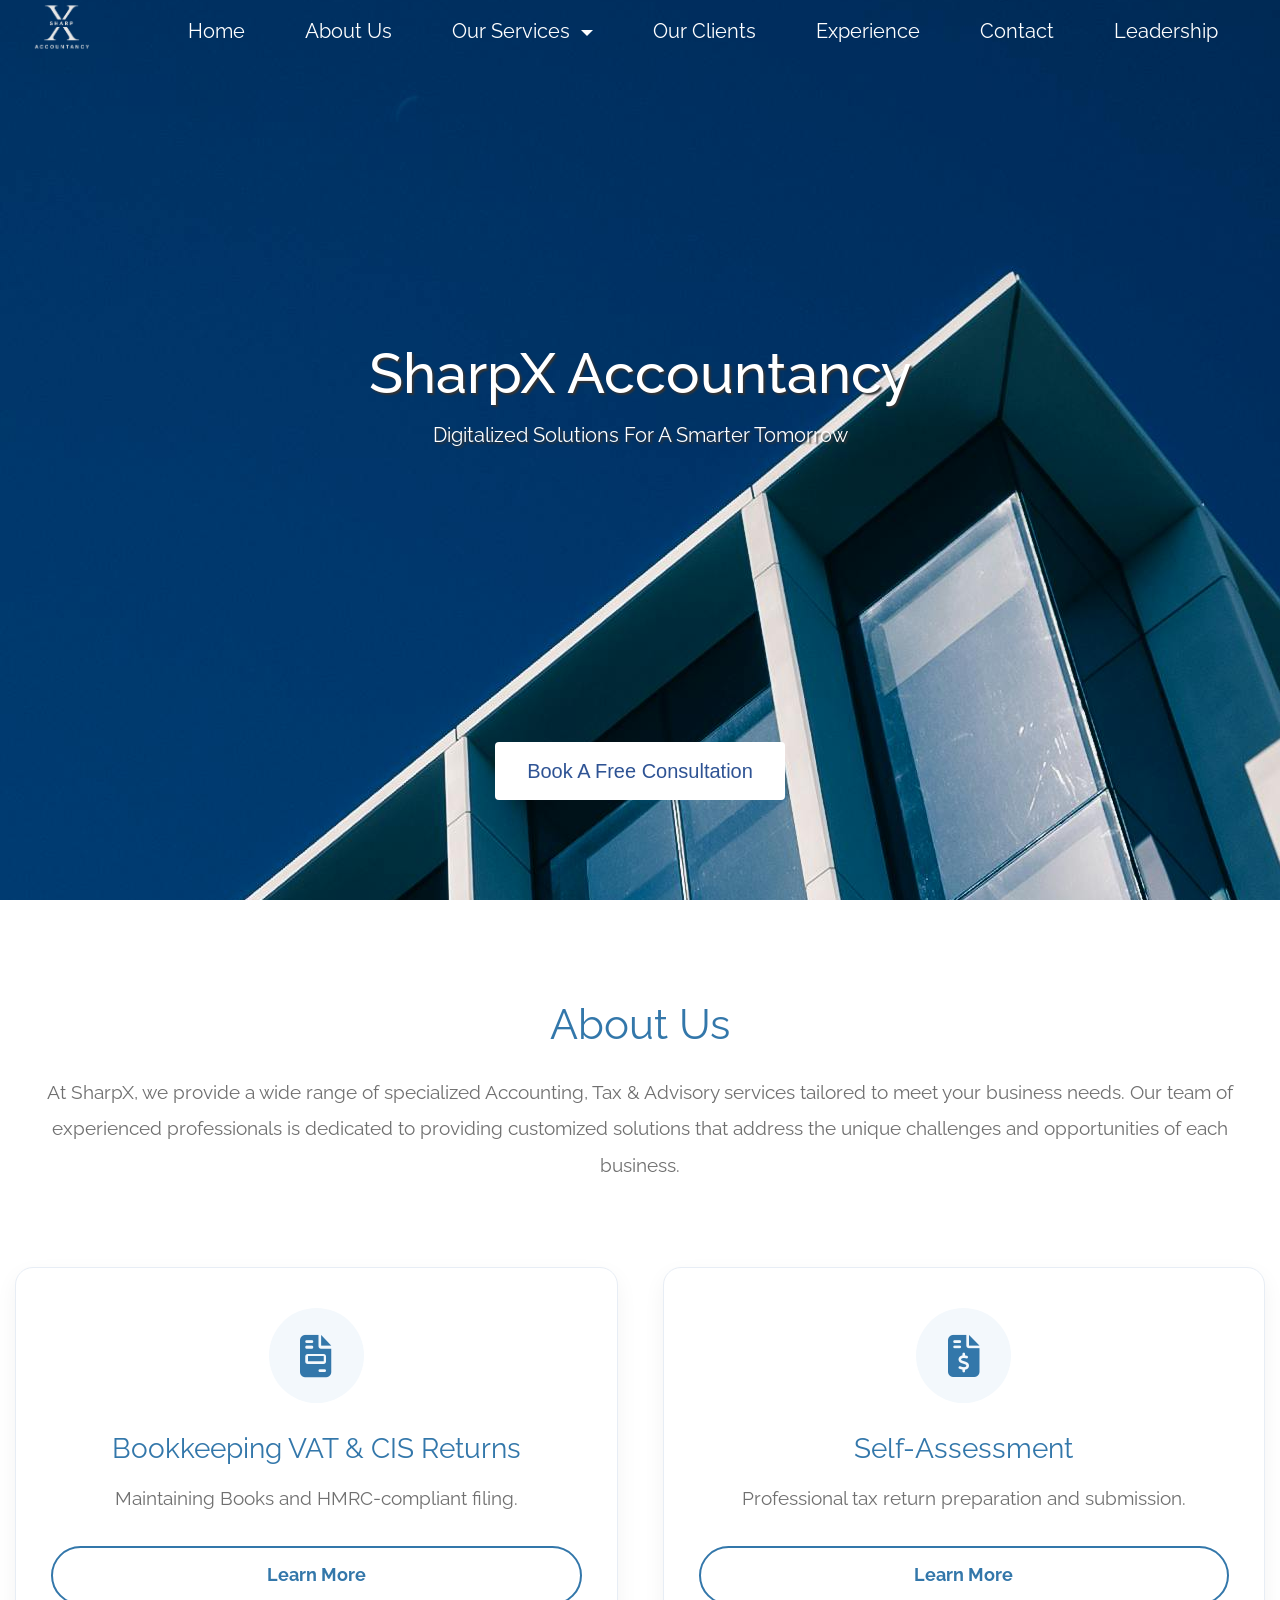
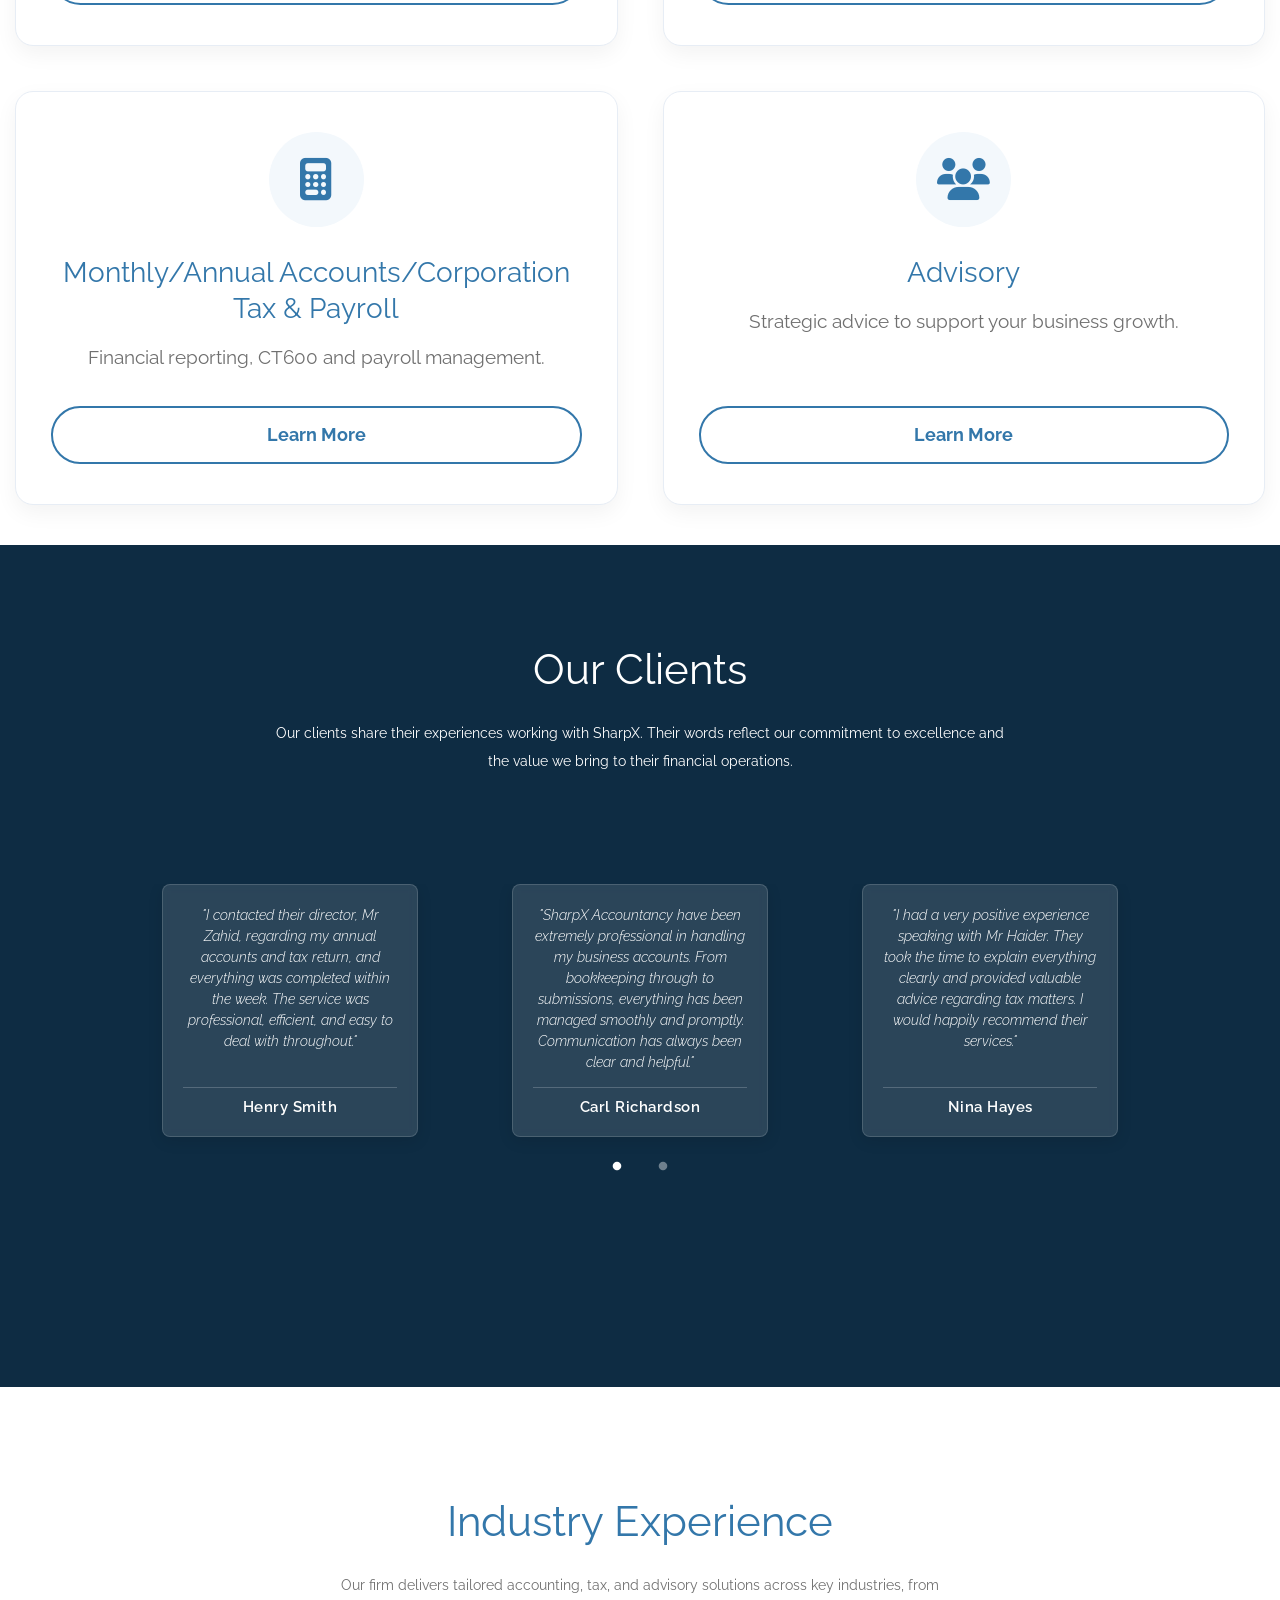
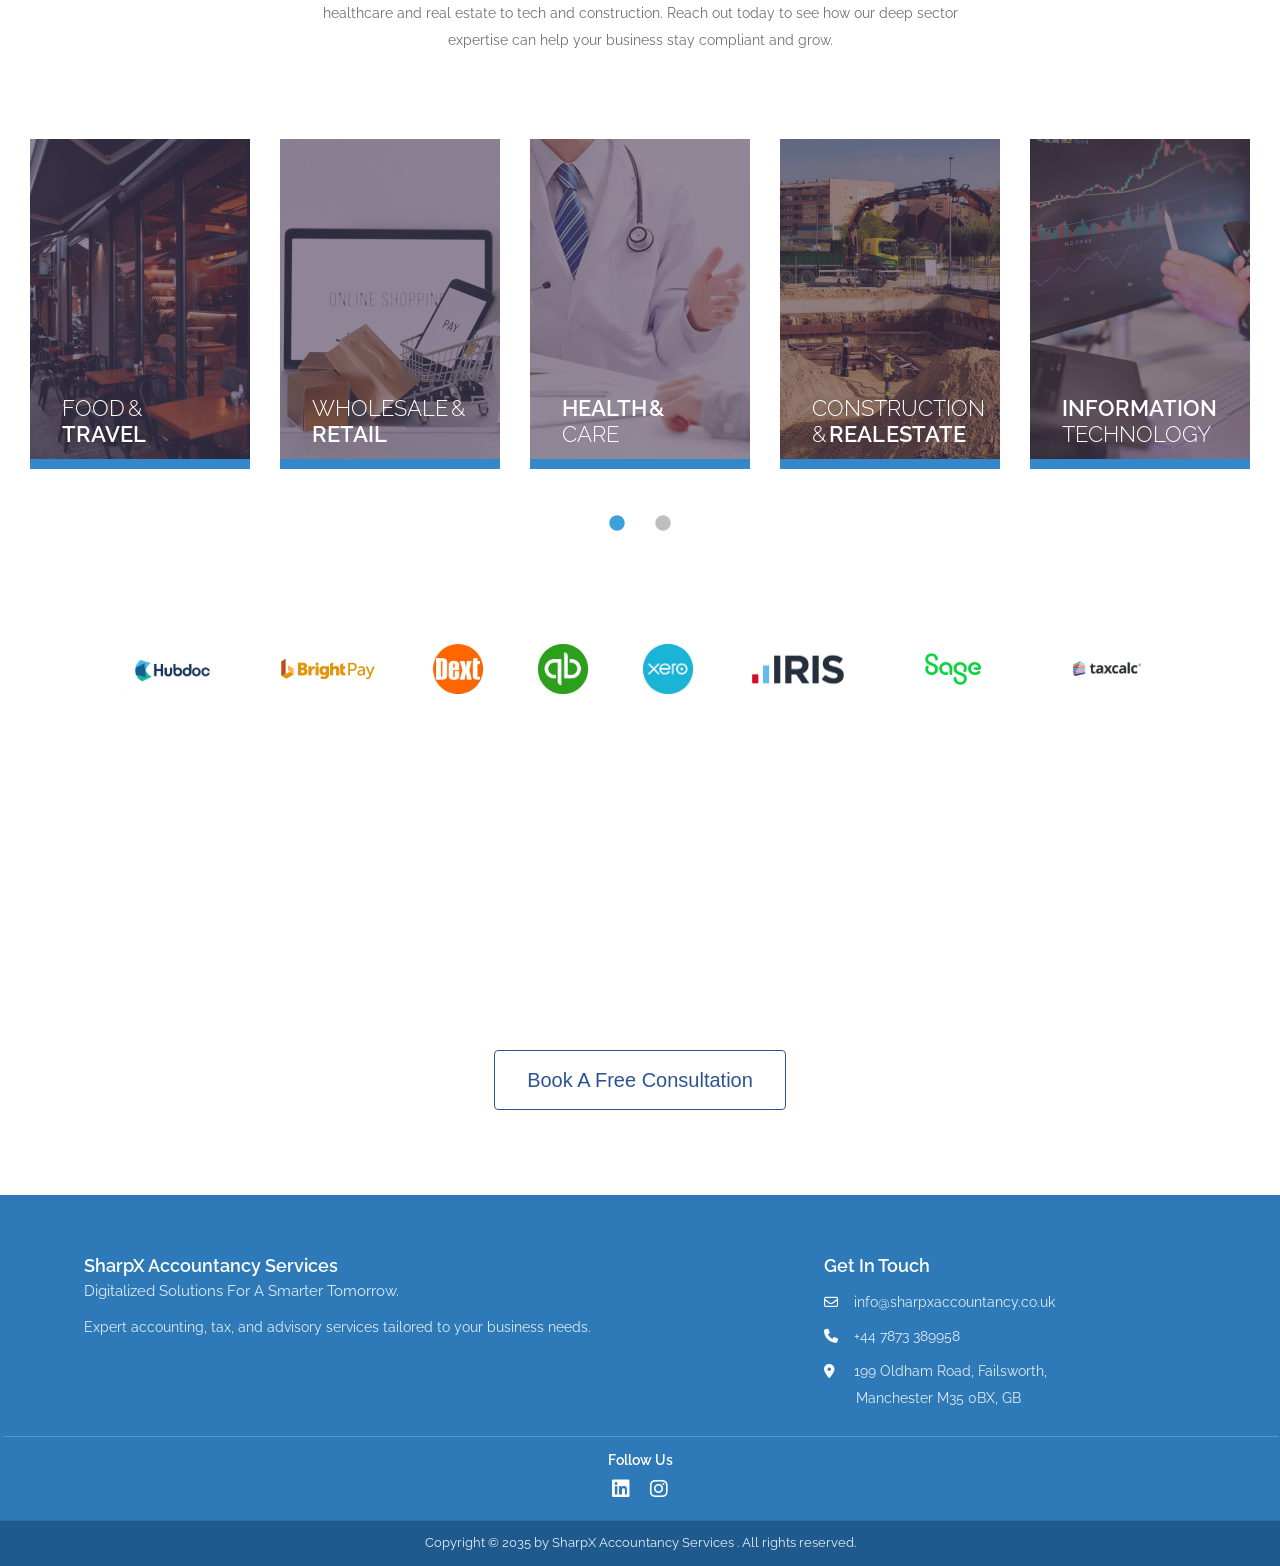
==== index.html @ 769d983c "Updated Clients Section in Index.html" ====
<!DOCTYPE html>
<html lang="en">

<head>
  <meta charset="UTF-8" />
  <meta name="viewport" content="width=device-width, initial-scale=1.0, viewport-fit=cover" />
  <meta http-equiv="X-UA-Compatible" content="ie=edge" />
  <title>SharpX Accountancy</title>
  <link rel="icon" type="image/png" href="img/Logo_NoBackground_Blue.png" />
  <link rel="stylesheet" href="fontawesome-5.5/css/all.min.css" />
  <link rel="stylesheet" href="slick/slick.css">
  <link rel="stylesheet" href="slick/slick-theme.css">
  <link rel="stylesheet" href="magnific-popup/magnific-popup.css">
  <link rel="stylesheet" href="css/bootstrap.min.css" />
  <link rel="stylesheet" href="css/tooplate-infinite-loop.css" />
  <link href="https://fonts.googleapis.com/css2?family=Nunito+Sans:wght@300;400;600;700&display=swap" rel="stylesheet">
  <link rel="stylesheet" href="https://cdnjs.cloudflare.com/ajax/libs/font-awesome/6.5.2/css/all.min.css">
  <link rel="icon" type="image/png" href="img/Logo_NoBackground_Blue.png" />
</head>

<body>
  <section id="infinite" class="text-white tm-font-big tm-parallax">
    <nav class="navbar navbar-expand-md tm-navbar" id="tmNav">
      <div class="container px-4 px-md-3">
        <div class="tm-next">
          <a href="#sharpx" class="navbar-brand">
            <img src="img/Logo_NoBackground.png" alt="SharpX Accountany logo" class="img-fluid">
          </a>
        </div>

        <button class="navbar-toggler mr-1" type="button" data-toggle="collapse" data-target="#navbarSupportedContent"
          aria-controls="#navbarSupportedContent" aria-expanded="false" aria-label="Toggle navigation"
          style="margin-right: 5px;">
          <i class="fas fa-bars navbar-toggler-icon"></i>
        </button>
        <div class="collapse navbar-collapse" id="navbarSupportedContent">
          <ul class="navbar-nav ml-auto">
            <li class="nav-item">
              <a class="nav-link tm-nav-link" href="#infinite">Home</a>
            </li>
            <li class="nav-item">
              <a class="nav-link tm-nav-link" href="#AboutUs">About Us</a>
            </li>
            <li class="nav-item dropdown">
              <a class="nav-link tm-nav-link dropdown-toggle" href="#" id="servicesDropdown" role="button"
                data-toggle="dropdown" aria-haspopup="true" aria-expanded="false">
                Our Services
              </a>
              <div class="dropdown-menu" aria-labelledby="servicesDropdown">
                <a class="dropdown-item" href="details/bookkeeping.html">
                  <i class="fas fa-file-invoice"></i> Bookkeeping, VAT &amp; CIS Returns
                </a>
                <a class="dropdown-item" href="details/selfAssessment.html">
                  <i class="fas fa-file-invoice-dollar"></i> Self-Assessment
                </a>
                <a class="dropdown-item" href="details/accounts.html">
                  <i class="fas fa-calculator"></i> Accounts, Corporation Tax &amp; Payroll
                </a>
                <a class="dropdown-item" href="details/advisory.html">
                  <i class="fas fa-users"></i> Advisory
                </a>
              </div>
            </li>
            <li class="nav-item">
              <a class="nav-link tm-nav-link" href="#testimonials">Our Clients</a>
            </li>
            <li class="nav-item">
              <a class="nav-link tm-nav-link" href="#gallery">Experience</a>
            </li>
            <li class="nav-item">
              <a class="nav-link tm-nav-link" href="contactForm.html">Contact</a>
            </li>
            <li class="nav-item">
              <a class="nav-link tm-nav-link" href="team.html">Leadership</a>
            </li>
          </ul>
        </div>
      </div>
    </nav>

    <div class="text-center tm-hero-text-container">
      <div class="tm-hero-text-container-inner">
        <h2 class="tm-hero-title">SharpX Accountancy</h2>
        <p class="tm-hero-subtitle">
          Digitalized Solutions For A Smarter Tomorrow
          <br>
        </p>
      </div>
      <div class="tm-next tm-intro-next text-center"
        style="display: flex; justify-content: center; width: 100%; margin-top: 20px;">
        <button type="button" onclick="window.location.href='contactForm.html';"
          onmouseenter="this.style.backgroundColor='#2e5394'; this.style.color='#ffffff';"
          onmouseleave="this.style.backgroundColor='#ffffff'; this.style.color='#2e5394'; this.style.transform='scale(1)';"
          onmousedown="this.style.backgroundColor='#2e5394'; this.style.color='#ffffff'; this.style.transform='scale(0.96)';"
          onmouseup="this.style.backgroundColor='#2e5394'; this.style.color='#ffffff'; this.style.transform='scale(1)';"
          style="display: inline-flex; align-items: center; justify-content: center; background-color: #ffffff; color: #2e5394; font-family: 'Montserrat', sans-serif; font-weight: 400; font-size: 20px; padding: 14px 32px; border-radius: 4px; border: none; outline: none; cursor: pointer; transition: background-color 0.2s ease, color 0.2s ease, transform 0.1s ease;">
          Book A Free Consultation
        </button>
      </div>
    </div>
  </section>

 <section id="AboutUs" class="tm-section-pad-top">
    <div class="container about-section">
      <div class="row tm-content-box">
        <div class="col-lg-12 col-xl-12">
          <div class="tm-intro-text-container" style="text-align: center">
            <h2 class="tm-text-primary mb-4 tm-section-title">About Us</h2>
            <p class="mb-4 tm-intro-text">
              At SharpX, we provide a wide range of specialized Accounting,
              Tax & Advisory services tailored to meet your business needs.
              Our team of experienced professionals is dedicated to providing
              customized solutions that address the unique challenges and
              opportunities of each business.
            </p>
          </div>
        </div>
      </div>

      <div class="services">
        <div class="service-card">
          <div class="service-icon">
            <i class="fas fa-file-invoice"></i>
          </div>
          <h2 class="tm-text-primary">Bookkeeping VAT &amp; CIS Returns</h2>
          <p class="tm-intro-text">
            Maintaining Books and HMRC-compliant filing.
          </p>
          <a href="/details/bookkeeping.html" class="learn-btn">Learn More</a>
        </div>

        <div class="service-card">
          <div class="service-icon">
            <i class="fas fa-file-invoice-dollar"></i>
          </div>
          <h2 class="tm-text-primary">Self-Assessment</h2>
          <p class="tm-intro-text">
            Professional tax return preparation and submission.
          </p>
          <a href="/details/selfAssessment.html" class="learn-btn">Learn More</a>
        </div>

        <div class="service-card">
          <div class="service-icon">
            <i class="fas fa-calculator"></i>
          </div>
          <h2 class="tm-text-primary">
            Monthly/Annual Accounts/Corporation Tax &amp; Payroll
          </h2>
          <p class="tm-intro-text">
            Financial reporting, CT600 and payroll management.
          </p>
          <a href="/details/accounts.html" class="learn-btn">Learn More</a>
        </div>

        <div class="service-card">
          <div class="service-icon">
            <i class="fas fa-users"></i>
          </div>
          <h2 class="tm-text-primary">Advisory</h2>
          <p class="tm-intro-text">
            Strategic advice to support your business growth.
          </p>
          <a href="/details/advisory.html" class="learn-btn">Learn More</a>
        </div>
      </div>
    </div>
  </section>

  <section id="testimonials" class="tm-section-pad-top tm-parallax-2">
    <style>
      /* Force carousel items to stretch evenly to match the tallest sibling card */
      #testimonials .slick-track {
        display: flex !important;
        align-items: stretch !important;
      }

      #testimonials .slick-slide {
        height: auto !important;
        display: flex !important;
        justify-content: center;
      }

      /* Card Structure Layout */
      .tm-testimonial-card {
        background: rgba(255, 255, 255, 0.12);
        border: 1px solid rgba(255, 255, 255, 0.15);
        border-radius: 8px;
        padding: 20px 20px 18px 20px;
        /* Reduced vertical padding to make it smaller in height */
        margin: 0 12px 20px 12px;
        /* Side gaps between sliding blocks */
        display: flex !important;
        flex-direction: column;
        justify-content: space-between;
        width: 100%;
        box-shadow: 0 4px 15px rgba(0, 0, 0, 0.1);
        backdrop-filter: blur(4px);
        -webkit-backdrop-filter: blur(4px);
      }

      /* Quote Text Properties */
      .tm-testimonial-quote {
        font-size: 14px !important;
        /* Slightly smaller text size to reduce card height expansion */
        line-height: 1.5 !important;
        color: #ffffff !important;
        font-style: italic;
        margin-bottom: 14px;
        /* Reduced bottom spacing */
        text-align: center;
        font-weight: 300;
      }

      /* Author Figcaption Separation */
      .tm-testimonial-author {
        font-size: 15px !important;
        font-weight: 600 !important;
        color: #ffffff !important;
        text-align: center;
        margin-top: auto;
        /* Always anchors name precisely along the card floor */
        letter-spacing: 0.5px;
        border-top: 1px solid rgba(255, 255, 255, 0.2);
        padding-top: 8px;
        /* Reduced padding above the author name */
      }

      /* Fix default Slick Carousel dot indicators sizing positioning */
      #testimonials .slick-dots {
        bottom: -20px;
      }

      #testimonials .slick-dots li button:before {
        color: #ffffff !important;
        opacity: 0.4;
        font-size: 10px;
      }

      #testimonials .slick-dots li.slick-active button:before {
        color: #ffffff !important;
        opacity: 1;
      }

      /* 1. Fix for desktop/tablet viewports where content outgrows the image height */
      #testimonials {
        background-size: cover !important;
        background-repeat: no-repeat !important;
        /* Gives the container a solid dark fallback so it doesn't flash white/gray if adjusting */
        background-color: #0c2540 !important;
      }

      /* 2. Overrides for responsive/smaller screens where parallax calculations fail */
      @media (max-width: 1200px) {
        #testimonials {
          background-attachment: scroll !important;
          background-position: center center !important;
          background-size: cover !important;
        }
      }
    </style>

    <div class="container tm-testimonials-content">
      <div class="row">
        <div class="col-lg-12 tm-content-box">
          <h2 class="text-white text-center mb-4 tm-section-title">Our Clients</h2>
          <p class="mx-auto tm-section-desc text-center" style="max-width: 750px; margin-bottom: 40px;">
            Our clients share their experiences working with SharpX. Their words reflect our commitment to excellence
            and the value we bring to their financial operations.
          </p>

          <div class="mx-auto tm-gallery-container tm-gallery-container-2" style="max-width: 100%;">
            <div class="tm-testimonials-carousel">

              <div class="tm-testimonial-item d-flex">
                <div class="tm-testimonial-card">
                  <p class="tm-testimonial-quote">"I contacted their director, Mr Zahid, regarding my annual accounts
                    and tax return, and everything was completed within the week. The service was professional,
                    efficient, and easy to deal with throughout."</p>
                  <div class="tm-testimonial-author">Henry Smith</div>
                </div>
              </div>

              <div class="tm-testimonial-item d-flex">
                <div class="tm-testimonial-card">
                  <p class="tm-testimonial-quote">"SharpX Accountancy have been extremely professional in handling my
                    business accounts. From bookkeeping through to submissions, everything has been managed smoothly and
                    promptly. Communication has always been clear and helpful."</p>
                  <div class="tm-testimonial-author">Carl Richardson</div>
                </div>
              </div>

              <div class="tm-testimonial-item d-flex">
                <div class="tm-testimonial-card">
                  <p class="tm-testimonial-quote">"I had a very positive experience speaking with Mr Haider. They took the time to explain everything clearly and provided valuable advice
                    regarding tax matters. I would happily recommend their services."</p>
                  <div class="tm-testimonial-author">Nina Hayes</div>
                </div>
              </div>

              <div class="tm-testimonial-item d-flex">
                <div class="tm-testimonial-card">
                  <p class="tm-testimonial-quote">"I want my annual accounts and tax return just got message on the same
                    day and got everything done within 2 days. Recommended."</p>
                  <div class="tm-testimonial-author">David</div>
                </div>
              </div>

            </div>
          </div>
        </div>
      </div>
    </div>
    <div class="tm-bg-overlay"></div>
  </section>

  <section id="gallery" class="tm-section-pad-top">
    <div class="container tm-container-gallery">
      <div class="row">
        <div class="text-center col-12">
          <h2 class="tm-text-primary tm-section-title mb-4">Industry Experience</h2>
          <p class="mx-auto tm-section-desc text-center">
            Our firm delivers tailored accounting, tax, and advisory solutions across key industries, from healthcare
            and real estate to tech and construction. Reach out today to see how our deep sector expertise can help your
            business stay compliant and grow.
          </p>
        </div>
      </div>
      <div class="row">
        <div class="col-12">
          <div class="mx-auto tm-gallery-container">
            <div class="grid tm-gallery">
              <a href="img/T01.jpg">
                <figure class="effect-honey tm-gallery-item">
                  <img src="img/T01.jpg" alt="Image 1" class="img-fluid">
                  <figcaption>
                    <h2><i>Food & <span>Travel</span></i></h2>
                  </figcaption>
                </figure>
              </a>
              <a href="img/T02.jpg">
                <figure class="effect-honey tm-gallery-item">
                  <img src="img/T02.jpg" alt="Image 2" class="img-fluid">
                  <figcaption>
                    <h2><i>Wholesale & <span>Retail</span></i></h2>
                  </figcaption>
                </figure>
              </a>
              <a href="img/Doctor Patient Consultation.jpg">
                <figure class="effect-honey tm-gallery-item">
                  <img src="img/Doctor Patient Consultation.jpg" alt="Image 3" class="img-fluid">
                  <figcaption>
                    <h2><i><span>Health & </span>Care</i></h2>
                  </figcaption>
                </figure>
              </a>
              <a href="img/T04.jpg">
                <figure class="effect-honey tm-gallery-item">
                  <img src="img/T04.jpg" alt="Image 4" class="img-fluid">
                  <figcaption>
                    <h2><i>Construction & <span>Real Estate</span></i></h2>
                  </figcaption>
                </figure>
              </a>
              <a href="img/IT.jpg">
                <figure class="effect-honey tm-gallery-item">
                  <img src="img/IT.jpg" alt="Image 6" class="img-fluid">
                  <figcaption>
                    <h2><i><span>Information </span> Technology</i></h2>
                  </figcaption>
                </figure>
              </a>
              <a href="img/Automobile.jpg">
                <figure class="effect-honey tm-gallery-item">
                  <img src="img/Automobile.jpg" alt="Image 5" class="img-fluid">
                  <figcaption>
                    <h2><i><span>Automobile</span></i></h2>
                  </figcaption>
                </figure>
              </a>
            </div>

          </div>
          <div style="text-align: center" class="col-12" style="margin-top: 40px;">

            <img src="img/Hubdoc.jpeg" alt="Image 7" class="img-fluid" width="100" height="100">
            <span style="margin-right: 50px;"></span>
            <img src="img/Bright_Pay.jpeg" alt="Image 7" class="img-fluid" width="100" height="100">
            <span style="margin-right: 50px;"></span>
            <img src="img/Dext.jpeg" alt="Image 7" class="img-fluid" width="50" height="50">
            <span style="margin-right: 50px;"></span>
            <img src="img/QB.jpeg" alt="Image 7" class="img-fluid" width="50" height="50">
            <span style="margin-right: 50px;"></span>
            <img src="img/Xero.jpeg" alt="Image 7" class="img-fluid" width="50" height="50">
            <span style="margin-right: 50px;"></span>
            <img src="img/Iris.jpeg" alt="Image 7" class="img-fluid" width="100" height="100">
            <span style="margin-right: 50px;"></span>
            <img src="img/Sage.jpeg" alt="Image 7" class="img-fluid" width="100" height="100">
            <span style="margin-right: 50px;"></span>
            <img src="img/Taxcalc.jpeg" alt="Image 7" class="img-fluid" width="100" height="100">
          </div>
        </div>

      </div>

    </div>

  </section>

  <section id="contact" class="tm-section-pad-top tm-parallax-2"
    style="padding-top: 80px; padding-bottom: 120px; min-height: auto; height: auto; background-color: #ffffff; margin-bottom: 0;">
    <div class="container tm-container-contact">
      <div class="row">
        <div class="text-center col-12">
          <h2 class="tm-section-title mb-4" style="color: #ffffff;">Contact Us</h2>
          <p class="mb-4" style="color: #ffffff;">
            Have a question or want to work together? <br> Click on the button below and our team will get back to you
            within 24 hours.
          </p>
          <div style="height: 40px;"></div>
          <button type="button" onclick="window.location.href='contactForm.html';"
            onmouseenter="this.style.backgroundColor='#2e5394'; this.style.color='#ffffff';"
            onmouseleave="this.style.backgroundColor='#ffffff'; this.style.color='#2e5394'; this.style.transform='scale(1)';"
            onmousedown="this.style.backgroundColor='#2e5394'; this.style.color='#ffffff'; this.style.transform='scale(0.96)';"
            onmouseup="this.style.backgroundColor='#2e5394'; this.style.color='#ffffff'; this.style.transform='scale(1)';"
            style="display: inline-flex; align-items: center; justify-content: center; background-color: #ffffff; color: #2e5394; font-family: 'Montserrat', sans-serif; font-weight: 400; font-size: 20px; padding: 14px 32px; border-radius: 4px; border: 1px solid #2e5394; outline: none; cursor: pointer; transition: background-color 0.2s ease, color 0.2s ease, transform 0.1s ease;">
            Book A Free Consultation
          </button>
        </div>
      </div>
    </div>
  </section>
  <footer class="tm-footer"
    style="background-color: #2E7AB8; color: #fff; padding: 20px 0 0 0; margin: 0; position: relative; z-index: 10; width: 100%; display: block; box-shadow: 0 50vh 0 50vh #1E5A8E;">

    <style>
      html,
      body {
        margin: 0 !important;
        padding: 0 !important;
        background-color: #ffffff !important;
        height: 100%;
      }
    </style>

    <div class="container" style="padding: 40px 0 20px 0;">
      <div class="row justify-content-center">

        <div class="col-11 col-md-5 col-lg-5 mb-4 mb-md-0 mx-auto text-left">
          <div style="margin-bottom: 20px;">
            <h5 style="font-size: 18px; font-weight: 600; margin-bottom: 4px; color: #fff;">SharpX Accountancy Services
            </h5>

            <p
              style="font-size: 15px; line-height: 1.4; color: rgba(255,255,255,0.85); margin-top: 0; margin-bottom: 14px;">
              Digitalized Solutions For A Smarter Tomorrow.</p>

            <p
              style="font-size: 14px; line-height: 1.6; color: rgba(255,255,255,0.85); margin-top: 14px; margin-bottom: 0;">
              Expert accounting, tax, and advisory services tailored to your business needs.</p>
          </div>
        </div>

        <div class="col-11 col-md-5 col-lg-4 pl-md-4 pl-lg-5 mx-auto text-left">
          <h5 style="font-size: 18px; font-weight: 600; margin-bottom: 12px; color: #fff;">Get In Touch</h5>
          <div style="margin-bottom: 8px;">
            <p style="margin: 0; font-size: 14px; color: rgba(255,255,255,0.85);">
              <i class="far fa-envelope" style="margin-right: 10px; color: #fff; width: 16px;"></i>
              <a href="mailto:info@sharpxaccountancy.co.uk"
                style="color: rgba(255,255,255,0.85); text-decoration: none;">info@sharpxaccountancy.co.uk</a>
            </p>
          </div>
          <div style="margin-bottom: 8px;">
            <p style="margin: 0; font-size: 14px; color: rgba(255,255,255,0.85);">
              <i class="fas fa-phone" style="margin-right: 10px; color: #fff; width: 16px;"></i>
              <a href="tel:+447873389958" style="color: rgba(255,255,255,0.85); text-decoration: none;">+44 7873
                389958</a>
            </p>
          </div>
          <div>
            <p style="margin: 0; font-size: 14px; color: rgba(255,255,255,0.85);">
              <i class="fas fa-map-marker-alt" style="margin-right: 10px; color: #fff; width: 16px;"></i>
              <a href="#" style="color: rgba(255,255,255,0.85); text-decoration: none;">199 Oldham Road, Failsworth, <br>&nbsp &nbsp &nbsp &nbsp; Manchester M35 0BX, GB </a>
            </p>
          </div>
        </div>

      </div>

      <div style="border-top: 1px solid rgba(255,255,255,0.2); margin-top: 25px; padding-top: 15px;">
        <div style="text-align: center;">
          <h6 style="font-size: 14px; font-weight: 600; margin-bottom: 10px; color: #fff;">Follow Us</h6>
          <div style="display: flex; justify-content: center; gap: 20px;">
            <a href="https://www.linkedin.com/company/sharpx-accountancy-services-ltd/" class="item-link"
              target="_blank" rel="nofollow noopener noreferrer"
              style="color: #fff; font-size: 20px; transition: color 0.3s;"><i class="fab fa-linkedin"></i></a>
            <a href="https://www.instagram.com/sharpxaccountancy?utm_source=qr&igsh=Mm0xczRpaTZvbHU4" class="item-link"
              target="_blank" rel="nofollow noopener noreferrer"
              style="color: #fff; font-size: 20px; transition: color 0.3s;"><i class="fab fa-instagram"></i></a>
          </div>
        </div>
      </div>
    </div>

    <div
      style="background-color: #1E5A8E; border-top: 1px solid rgba(255,255,255,0.1); padding: 10px 0; text-align: center; margin-top: 1px;">
      <p style="margin: 0; font-size: 13px; color: rgba(255,255,255,0.9);">
        Copyright © 2035 by SharpX Accountancy Services . All rights reserved.
      </p>
    </div>
  </footer>
  <script src="js/jquery-1.9.1.min.js"></script>
  <script src="slick/slick.min.js"></script>
  <script src="magnific-popup/jquery.magnific-popup.min.js"></script>
  <script src="js/easing.min.js"></script>
  <script src="js/jquery.singlePageNav.min.js"></script>
  <script src="js/bootstrap.min.js"></script>
  <script>
    function getOffSet() {
      var _offset = 250; // Calibrated base offset to prevent navigation lag near the page bottom
      var windowHeight = window.innerHeight;

      if (windowHeight > 500) {
        _offset = 200;
      }
      if (windowHeight > 680) {
        _offset = 180;
      }
      if (windowHeight > 830) {
        _offset = 150;
      }

      return _offset;
    }

    function setParallaxPosition($doc, multiplier, $object) {
      var offset = getOffSet();
      var from_top = $doc.scrollTop(),
        bg_css = 'center ' + (multiplier * from_top - offset) + 'px';
      $object.css({ "background-position": bg_css });
    }

    // Parallax function
    // Adapted based on https://codepen.io/roborich/pen/wpAsm        
    var background_image_parallax = function ($object, multiplier, forceSet) {
      multiplier = typeof multiplier !== 'undefined' ? multiplier : 0.5;
      multiplier = 1 - multiplier;
      var $doc = $(document);

      if (forceSet) {
        setParallaxPosition($doc, multiplier, $object);
      } else {
        $(window).scroll(function () {
          setParallaxPosition($doc, multiplier, $object);
        });
      }
    };

    var background_image_parallax_2 = function ($object, multiplier) {
      multiplier = typeof multiplier !== 'undefined' ? multiplier : 0.5;
      multiplier = 1 - multiplier;
      var $doc = $(document);
      $object.css({ "background-attachment": "fixed" });

      $(window).scroll(function () {
        if ($(window).width() > 768) {
          var firstTop = $object.offset().top,
            pos = $(window).scrollTop(),
            yPos = Math.round((multiplier * (firstTop - pos)) - 186);

          var bg_css = 'center ' + yPos + 'px';

          $object.css({ "background-position": bg_css });
        } else {
          $object.css({ "background-position": "center" });
        }
      });
    };

    $(function () {
      // Hero Section - Background Parallax
      background_image_parallax($(".tm-parallax"), 0.30, false);
      background_image_parallax_2($("#contact"), 0.80);
      background_image_parallax_2($("#testimonials"), 0.80);

      // Handle window resize
      window.addEventListener('resize', function () {
        background_image_parallax($(".tm-parallax"), 0.30, true);
      }, true);

      // Detect window scroll and update navbar
      $(window).scroll(function (e) {
        if ($(document).scrollTop() > 120) {
          $('.tm-navbar').addClass("scroll");
        } else {
          $('.tm-navbar').removeClass("scroll");
        }
      });

      // Close mobile menu after click 
      $('#tmNav a').on('click', function () {
        $('.navbar-collapse').removeClass('show');
      })

      // Scroll to corresponding section with animation
      $('#tmNav').singlePageNav({
        'easing': 'easeInOutExpo',
        'speed': 600,
        'offset': 50, // FIXED: Dynamically clears out the dark hero header row background strip cleanly!
        'filter': ':not([href^="team"]):not([href^="contact"]):not(.dropdown-toggle):not(.dropdown-item)'
      });

      // Add smooth scrolling to all links EXCEPT the navbar links (prevents double-scroll glitch)
      $("a:not(.tm-nav-link)").on('click', function (event) {
        if (this.hash !== "") {
          event.preventDefault();
          var hash = this.hash;

          $('html, body').animate({
            scrollTop: $(hash).offset().top - 79 // FIXED: Applies matching clearance here as well
          }, 600, 'easeInOutExpo', function () {
            window.location.hash = hash;
          });
        } // End if
      });

      // Pop up
      $('.tm-gallery').magnificPopup({
        delegate: 'a',
        type: 'image',
        gallery: { enabled: true }
      });

      $('.tm-testimonials-carousel').slick({
        dots: true,
        prevArrow: false,
        nextArrow: false,
        infinite: false,
        slidesToShow: 3,
        slidesToScroll: 1,
        responsive: [
          {
            breakpoint: 992,
            settings: {
              slidesToShow: 2
            }
          },
          {
            breakpoint: 768,
            settings: {
              slidesToShow: 2
            }
          },
          {
            breakpoint: 480,
            settings: {
              slidesToShow: 1
            }
          }
        ]
      });

      // Gallery
      $('.tm-gallery').slick({
        dots: true,
        infinite: false,
        slidesToShow: 5,
        slidesToScroll: 2,
        responsive: [
          {
            breakpoint: 1199,
            settings: {
              slidesToShow: 4,
              slidesToScroll: 2
            }
          },
          {
            breakpoint: 991,
            settings: {
              slidesToShow: 3,
              slidesToScroll: 2
            }
          },
          {
            breakpoint: 767,
            settings: {
              slidesToShow: 2,
              slidesToScroll: 1
            }
          },
          {
            breakpoint: 480,
            settings: {
              slidesToShow: 1,
              slidesToScroll: 1
            }
          }
        ]
      });

      // ==========================================
      // WEB3FORMS AJAX INTEGRATION
      // ==========================================
      $('#tm-contact-form').on('submit', function (e) {
        e.preventDefault();

        var $form = $(this);
        var $result = $('#form-result');
        var $submitBtn = $form.find('.tm-btn-submit');

        // Collect input fields 
        var formData = {
          access_key: 'faa355b8-673e-4189-b8de-37e8b9719f9e',
          name: $('#name').val(),
          email: $('#email').val(),
          message: $('#message').val()
        };

        // Set visual UI loading state
        $submitBtn.prop('disabled', true);
        $result.removeClass('form-success form-error').addClass('form-loading').html('Sending message...');

        // Post payload directly to Web3Forms API
        $.ajax({
          url: 'https://web3forms.com',
          type: 'POST',
          contentType: 'application/json',
          dataType: 'json',
          data: JSON.stringify(formData),
          success: function (response) {
            if (response.success) {
              $result.removeClass('form-loading').addClass('form-success').html('Thank you! Message sent successfully.');
              $form[0].reset(); // Clear input boxes
            } else {
              $result.removeClass('form-loading').addClass('form-error').html(response.message);
              $submitBtn.prop('disabled', false);
            }
          },
          error: function (xhr, status, error) {
            $result.removeClass('form-loading').addClass('form-error').html('Network error. Please try again later.');
            $submitBtn.prop('disabled', false);
          },
          complete: function () {
            // Reset status text visibility window after 5 seconds
            setTimeout(function () {
              $result.html('').removeClass('form-success form-error form-loading');
              $submitBtn.prop('disabled', false);
            }, 5000);
          }
        });
      });

    });
  </script>
</body>

</html>
---- css/tooplate-infinite-loop.css ----
/*

Tooplate 2117 Infinite Loop

https://www.tooplate.com/view/2117-infinite-loop

*/

@import url("https://fonts.googleapis.com/css?family=Raleway:100,300,400,500,700,900");

body {
	font-family: "Raleway", sans-serif;
	font-size: 1.2em;
  color: #707070;
  margin: 0;
  padding: 0;
  overflow-x: hidden;
}
a {
  transition: all 0.3s ease;
  color: #38B;
}

a:hover,
a:focus {
  text-decoration: none;
  color: #D40;
}

a:focus {
  outline: none;
}

.btn {
  padding: 8px 32px;
}

.btn:hover {
  background-color: #ced4da;
}

blockquote {
  font-size: 0.86em;
  line-height: 1.8em;
}

.tm-section-pad-top {
  padding-top: 80px;
  padding-bottom: 40px;
}

.tm-content-box {
  padding-top: 20px;
  padding-bottom: 40px;
}

.tm-text-primary {
  color: #37A;
}

.tm-font-big {
  font-size: 1.25rem;
}

/* Navbar */

.tm-navbar {
  position: fixed;
  width: 100%;
  z-index: 1000;
  background-color: transparent;
  transition: all 0.3s ease;
}

.tm-navbar.scroll {
  background-color: white;
  border-bottom: 1px solid #e9ecef;
}

.navbar-brand {
  color: white;
  font-size: 1.4rem;
  font-weight: bold;
  display: inline-flex;
  align-items: center;
  padding: 0;
}

.navbar-brand:hover,
.tm-navbar.scroll .navbar-brand:hover {
  color: #38B;
}

.navbar-brand img {
  max-height: 2rem;
  width: auto;
  transition: filter 0.3s ease, opacity 0.3s ease, transform 0.3s ease;
  transform-origin: left center;
  transform: scale(1.35);
}

.navbar-brand img.navbar-logo-small {
  max-height: 1.15rem;
  transform: none;
}

.tm-navbar.scroll .navbar-brand img {
  filter: invert(28%) sepia(96%) saturate(5200%) hue-rotate(200deg) brightness(80%);
}

.tm-navbar.scroll .navbar-brand {
  color: #369;
}

.nav-item {
  list-style: none;
}

.tm-nav-link {
  color: white;
  transition: all 0.25s ease;
  border-radius: 0.4rem;
}

.tm-navbar.scroll .tm-nav-link {
  color: #369;
}

.tm-navbar.scroll .tm-nav-link:hover,
.tm-navbar.scroll .tm-nav-link.current,
.tm-nav-link:hover {
  color: #FFF;
  background-color: #369;
  border-radius: 0.4rem;
}

.navbar-toggler {
  border: 1px solid white;
  padding-left: 10px;
  padding-right: 10px;
}

.navbar-toggler-icon {
  color: white;
  padding-top: 6px;
}

.tm-navbar.scroll .navbar-toggler {
  border: 1px solid #707070;
}

.tm-navbar.scroll .navbar-toggler-icon {
  color: #707070;
}

/* Hero */

#infinite {
	background-color: #222;
  background-image: url(../img/2020.jpg);
  background-repeat: no-repeat;
  height: 100vh;
  min-height: 375px;
  position: relative;
}

@media (min-height: 600px) and (min-width: 1920px) {
  #infinite {
    background-size: cover;
  }
}

@media (min-height: 830px) {
  #infinite {
    background-position: center -210px;
  }
}

@media (min-height: 680px) and (max-height: 829px) {
  #infinite {
    background-position: center -300px;
  }
}

@media (min-height: 500px) and (max-height: 679px) {
  #infinite {
    background-position: center -400px;
  }
}

@media (max-height: 499px) {
  #infinite {
    background-position: center -450px;
  }
}

.tm-hero-text-container {
  width: 100%;
  height: 100%;
  display: flex;
  flex-flow: column;
  justify-content: center;
}

.tm-hero-text-container-inner {
  margin-top: -90px;
}

.tm-hero-title {
  font-size: 3.5rem;
  text-shadow: 2px 2px 2px #333;
}

.tm-hero-subtitle {
  text-shadow: 2px 2px 2px #333;
}

.tm-intro-next {
  position: absolute;
  bottom: 100px;
  left: 0;
  right: 0;
}

@media (max-height: 480px) {
  .tm-hero-text-container-inner {
    margin-top: -40px;
  }

  .tm-intro-next {
    bottom: 20px;
  }
}

.tm-section-title {
  font-size: 2.6rem;
  font-weight: normal;
}

.tm-intro-text {
  font-size: 1.2rem;
}

/* Testimonials */
#testimonials {
  color: white;
  background-image: url(../img/2020-blur.jpg);
  background-size: cover;
  background-repeat: no-repeat;
  background-size: 100%;
  position: relative;
}

@media (max-width: 991px) {
  #testimonials {
    background-image: url(../img/2020-blur-mobile.jpg);
  }
}

.tm-testimonials-content {
  position: relative;
  z-index: 100;
}

.tm-bg-overlay {
  width: 100%;
  height: 100%;
  background: rgba(20, 70, 80, 0.2);
  position: absolute;
  top: 0;
  left: 0;
  right: 0;
  bottom: 0;
  z-index: 0;
}

.tm-testimonials-carousel {
  max-width: 1050px;
  margin: 0 auto;
}

.tm-testimonial-item {
  max-width: 290px;
  margin-left: 35px;
  margin-right: 35px;
}

.tm-testimonial-item img {
  border-radius: 50%;
  margin-bottom: 35px;
}

.tm-testimonial-item figcaption {
  text-align: right;
  font-style: italic;
  font-size: 1.1rem;
}

/* Work */

.tm-section-desc {
  max-width: 650px;
  width: 100%;
  font-size: 0.9rem;
}

.tm-gallery-container {
  padding-top: 70px;
  padding-bottom: 120px;
}

.tm-gallery-item {
  margin: 0 15px;
}

.slick-dots {
  bottom: -65px;
}

.slick-dots li {
  margin: 0 13px;
}

.slick-dots li button:hover:before,
.slick-dots li button:focus:before,
.slick-dots li.slick-active button:before {
  opacity: 1;
  color: #3ba0dd;
}

.tm-testimonials-carousel .slick-dots li button:before {
  color: white;
  opacity: 0.5;
}

.tm-testimonials-carousel .slick-dots li button:hover:before,
.tm-testimonials-carousel .slick-dots li button:focus:before,
.tm-testimonials-carousel .slick-dots li.slick-active button:before {
  color: white;
  opacity: 1;
}

.slick-dots li button:before {
  font-size: 18px;
}

/* Hover Effect */
.grid figure {
  position: relative;
  float: left;
  overflow: hidden;
  background: #3085a3;
  text-align: center;
  cursor: pointer;
}

.grid figure img {
  position: relative;
  display: block;
  min-height: 100%;
  max-width: 100%;
  opacity: 0.8;
}

.grid figure figcaption {
  padding: 2em;
  color: #fff;
  text-transform: uppercase;
  font-size: 1.25em;
  -webkit-backface-visibility: hidden;
  backface-visibility: hidden;
}

.grid figure figcaption::before,
.grid figure figcaption::after {
  pointer-events: none;
}

.grid figure figcaption,
.grid figure figcaption > a {
  position: absolute;
  top: 0;
  left: 0;
  width: 100%;
  height: 100%;
}

.grid figure figcaption > a {
  z-index: 1000;
  text-indent: 200%;
  white-space: nowrap;
  font-size: 0;
  opacity: 0;
}

.grid figure h2 {
  word-spacing: -0.15em;
  font-size: 0.9em;
  font-weight: 300;
}

.grid figure h2 span {
  font-weight: 600;
}

.grid figure h2,
.grid figure p {
  margin: 0;
}

.grid figure p {
  letter-spacing: 1px;
  font-size: 68.5%;
}

/* Honey Effect - Modified to display overlay components by default */
figure.effect-honey {
  background: #4a3753;
  max-width: 220px;
}

figure.effect-honey img {
  opacity: 0.4; /* Always dimmed to allow the colored background to act as an overlay */
  -webkit-transition: opacity 0.35s;
  transition: opacity 0.35s;
}

figure.effect-honey figcaption::before {
  position: absolute;
  bottom: 0;
  left: 0;
  width: 100%;
  height: 10px;
  background: #38C;
  content: "";
  -webkit-transform: translate3d(0, 0, 0); /* Locked in default visible alignment */
  transform: translate3d(0, 0, 0);
}

figure.effect-honey h2 {
  position: absolute;
  bottom: 0;
  left: 0;
  padding: 1em 1.5em;
  width: 100%;
  text-align: left;
  -webkit-transform: translate3d(0, 0, 0); /* Kept aligned on screen */
  transform: translate3d(0, 0, 0);
}

figure.effect-honey h2 i {
  font-style: normal;
  opacity: 1; /* Fully visible text string */
  -webkit-transition: opacity 0.35s, -webkit-transform 0.35s;
  transition: opacity 0.35s, transform 0.35s;
  -webkit-transform: translate3d(0, 0, 0);
  transform: translate3d(0, 0, 0);
}

figure.effect-honey figcaption::before,
figure.effect-honey h2 {
  -webkit-transition: -webkit-transform 0.35s;
  transition: transform 0.35s;
}

.tm-container-gallery {
	padding-top: 30px;
}

/* Contact */
#contact {
  color: white;
  background-color: #001828;
  background-image: url(../img/2020.jpg);
  background-position: center;
  background-repeat: no-repeat;
  min-height: 980px;
  position: relative;
  padding-bottom: 50px;
  padding-top: 100px;
}

.item-link {
  display: flex;
  align-items: center;
}

.item-link i,
.item-link span {
  color: white;
  transition: all 0.3s ease;
}

.item-link:hover i,
.item-link:hover span {
  color: #3496d8;
}

.tm-btn-submit {
	font-size: 0.9em;
	color: #fff;
	background-color: #369;
	width: 50%;
	margin-bottom: 60px;
	box-shadow: inset 0 1px 0 rgba(255,255,255,0.3), inset 0 -2px 0 rgba(0,0,0,0.3);
	border: 1px solid rgba(0,0,0,0.2);
	text-shadow: 0 1px 1px rgba(0,0,0,0.3);
}

.tm-btn-submit:hover {
	color: #fff;
	background-color: #38B;
	box-shadow: inset 0 1px 0 rgba(255,255,255,0.3), inset 0 -2px 0 rgba(0,0,0,0.3);
}

.btn:nth-child(odd) {
	box-shadow: inset 0 1px 0 rgba(255,255,255,0.3), inset 0 -2px 0 rgba(0,0,0,0.3);
	border: 1px solid rgba(0,0,0,0.2);
	text-shadow: 0 1px 1px rgba(0,0,0,0.3);
}

.btn:nth-child(even) {
	box-shadow: none;
	border: 1px solid rgba(0,0,0,0.1);
	text-shadow: none;
}

::placeholder {
  color: white;
  opacity: 1;
}

:-ms-input-placeholder {
  color: white;
}

::-ms-input-placeholder {
  color: white;
}

.tm-footer {
  position: absolute;
  bottom: 35px;
  left: 0;
  right: 0;
  padding: 0 15px;
}

.tm-footer a {
	color: #fff;
}

.tm-footer a:hover {
	color: #9CF;
}

p {
  line-height: 1.9;
}

@media (min-width: 768px) {
  .tm-intro-text-container {
    padding-left: 0px;
  }

  .navbar-expand-md .navbar-nav .nav-link {
    padding-right: 30px;
    padding-left: 30px;
  }
}

@media (min-width: 1200px) {
  .container {
    max-width: 1275px;
  }

  .tm-container-gallery {
    max-width: 1290px;
  }

  .tm-container-contact {
    max-width: 1063px;
  }
}

@media (max-width: 991px) {
  .tm-intro-text-container {
    padding-left: 15px;
    padding-top: 30px;
    max-width: 600px;
    margin-left: auto;
    margin-right: auto;
  }

  .tm-btn-submit {
    margin-left: 0;
    margin-top: 20px;
  }
}

@media (max-width: 767px) {
  .navbar-nav {
    max-width: 200px;
    text-align: right;
  }

  .navbar-collapse {
    background-color: rgb(255, 255, 255);
    padding: 10px;
    border-radius: 3px;
  }

  .navbar-collapse .nav-link {
    color: #707070;
	padding-right: 20px;
  }
}

@media (max-width: 480px) {
  .tm-gallery-container {
    max-width: 220px;
    margin-left: auto;
    margin-right: auto;
  }

  .tm-gallery-container-2 {
    max-width: 350px;
  }

  .slick-dots li {
    margin: 0 8px;
  }

  .tm-gallery-item {
    margin: 0;
  }
}

/* ==========================================================================
   iPhone Pro Max Display Optimizations (Aspect Ratio ~19.5:9 Media Breaks)
   Ensures text scaling limits and drops faulty fixed footer spacing parameters
   ========================================================================== */
@media only screen and (max-width: 440px) {
  body {
    padding-left: env(safe-area-inset-left);
    padding-right: env(safe-area-inset-right);
  }

  /* Notch clear spacing variables for floating navigation columns */
  .tm-navbar {
    padding-top: calc(12px + env(safe-area-inset-top));
    padding-bottom: 12px;
  }

  .navbar-brand img {
    transform: scale(1.1);
  }

  /* Scale down oversized landing banners to fit tight mobile constraints gracefully */
  .tm-hero-title {
    font-size: 2.15rem !important;
    line-height: 1.35;
    padding: 0 12px;
  }

  .tm-hero-subtitle {
    font-size: 1.1rem !important;
    padding: 0 15px;
  }

  .tm-hero-text-container-inner {
    margin-top: -35px;
  }
  
  .tm-intro-next {
    bottom: calc(45px + env(safe-area-inset-bottom)) !important;
  }

  .tm-intro-next button {
    font-size: 16px !important;
    padding: 12px 24px !important;
    width: 88%;
  }

  /* Prevent row squeezing inside information cards */
  .tm-section-pad-top {
    padding-top: 60px;
    padding-bottom: 35px;
  }

  .tm-section-title {
    font-size: 2rem !important;
  }

  /* Clears the fixed left padding that forced text blocks off screen on narrow columns */

  .tm-footer {
    padding-bottom: calc(10px + env(safe-area-inset-bottom));
  }

  .tm-gallery-container {
    padding-top: 35px;
    padding-bottom: 75px;
    max-width: 295px !important;
  }

  figure.effect-honey {
    max-width: 100% !important;
    margin: 0 auto;
  }
}

.tm-section-pad-top {
        padding-top: 80px;
        padding-bottom: 40px;
      }

      .tm-content-box {
        padding-top: 20px;
        padding-bottom: 40px;
      }

      .tm-text-primary {
        color: #37a;
      }

      .tm-font-big {
        font-size: 1.25rem;
      }

      /* ===== card grid, styled to match about.html's type/colors ===== */
      .about-section {
        max-width: 1400px;
        margin: auto;
        padding: 0 15px;
      }

      .services {
        display: grid;
        grid-template-columns: repeat(2, 1fr);
        gap: 45px;
        margin-top: 20px;
      }

      .service-card {
        display: flex; 
        flex-direction: column; 
        height: 100%; 
        background: #fff;
        border: 1px solid #e7edf5;
        border-radius: 18px;
        padding: 40px 35px;
        text-align: center;
        box-shadow: 0 8px 22px rgba(0, 0, 0, 0.05);
        transition: 0.35s ease;
      }

      .service-card:hover {
        transform: translateY(-8px);
        box-shadow: 0 18px 40px rgba(0, 0, 0, 0.12);
      }

      .service-icon {
        width: 95px;
        height: 95px;
        margin: 0 auto 28px;
        border-radius: 50%;
        background: #f3f8fc;
        display: flex;
        justify-content: center;
        align-items: center;
        transition: 0.35s;
      }

      .service-card:hover .service-icon {
        background: #37a;
      }

      .service-icon i {
        font-size: 42px;
        color: #37a;
        transition: 0.35s;
      }

      .service-card:hover .service-icon i {
        color: #fff;
      }

      .service-card h2 {
        font-size: 1.75rem;
        font-weight: 400;
        line-height: 1.3;
        margin-bottom: 12px;
      }

      .service-card p {
        margin-bottom: 30px;
      }

      .learn-btn {
        margin-top: auto;
        display: inline-block;
        width: 100%;
        padding: 14px 20px;
        border: 2px solid #37a;
        border-radius: 50px;
        text-decoration: none;
        color: #37a;
        font-size: 1.1rem;
        font-weight: 700;
        transition: 0.35s;
      }

      .learn-btn:hover {
        background: #37a;
        color: #fff;
      }

      @media (max-width: 992px) {
        .services {
          grid-template-columns: 1fr;
        }
      }

      @media (max-width: 600px) {
        .service-card {
          padding: 35px 25px;
        }
      }

      /* Our Services Dropdown Styling */
    .nav-item.dropdown .dropdown-toggle {
      cursor: pointer;
    }

    /* Show dropdown on hover (desktop only) */
    @media (min-width: 768px) {
      .nav-item.dropdown:hover>.dropdown-menu {
        display: block;
        margin-top: 0;
      }
    }

    .nav-item.dropdown .dropdown-toggle::after {
      margin-left: 6px;
      vertical-align: middle;
    }

    .nav-item.dropdown .dropdown-toggle:hover,
    .nav-item.dropdown .dropdown-toggle:focus,
    .nav-item.dropdown .dropdown-toggle:active,
    .nav-item.dropdown.show .dropdown-toggle {
      color: #fff !important;
      background-color: transparent;
      text-decoration: none;
    }

    .tm-navbar.scroll .nav-item.dropdown .dropdown-toggle:hover,
    .tm-navbar.scroll .nav-item.dropdown .dropdown-toggle:focus,
    .tm-navbar.scroll .nav-item.dropdown .dropdown-toggle:active,
    .tm-navbar.scroll .nav-item.dropdown.show .dropdown-toggle {
      color: #369 !important;
      background-color: transparent;
    }

    .nav-item.dropdown .dropdown-menu {
      background-color: rgba(0, 40, 80, 0.95);
      border: 1px solid rgba(255, 255, 255, 0.15);
      border-radius: 6px;
      padding: 8px 0;
      margin-top: 8px;
      min-width: 260px;
      box-shadow: 0 8px 24px rgba(0, 0, 0, 0.3);
      backdrop-filter: blur(10px);
      -webkit-backdrop-filter: blur(10px);
    }

    .nav-item.dropdown .dropdown-menu .dropdown-item {
      color: #ffffff;
      font-size: 0.92rem;
      padding: 10px 20px;
      transition: background-color 0.2s ease, padding-left 0.2s ease;
    }

    .nav-item.dropdown .dropdown-menu .dropdown-item:hover,
    .nav-item.dropdown .dropdown-menu .dropdown-item:focus {
      background-color: rgba(51, 102, 153, 0.7);
      color: #ffffff;
      padding-left: 26px;
    }

    .nav-item.dropdown .dropdown-menu .dropdown-item i {
      width: 20px;
      margin-right: 10px;
      text-align: center;
      color: rgba(255, 255, 255, 0.7);
    }

    .nav-item.dropdown .dropdown-menu .dropdown-item:hover i {
      color: #ffffff;
    }

    /* Scrolled navbar dropdown overrides */
    .tm-navbar.scroll .dropdown-menu {
      background-color: #ffffff;
      border: 1px solid #e9ecef;
      box-shadow: 0 8px 24px rgba(0, 0, 0, 0.12);
    }

    .tm-navbar.scroll .dropdown-menu .dropdown-item {
      color: #369;
    }

    .tm-navbar.scroll .dropdown-menu .dropdown-item:hover,
    .tm-navbar.scroll .dropdown-menu .dropdown-item:focus {
      background-color: #369;
      color: #ffffff;
    }

    .tm-navbar.scroll .dropdown-menu .dropdown-item i {
      color: rgba(51, 102, 153, 0.6);
    }

    .tm-navbar.scroll .dropdown-menu .dropdown-item:hover i {
      color: #ffffff;
    }

    /* Mobile dropdown adjustments */
    @media (max-width: 767px) {
      .nav-item.dropdown .dropdown-menu {
        background-color: #f8f9fa;
        border: none;
        box-shadow: none;
        padding: 0;
        margin-top: 0;
        min-width: unset;
      }

      .nav-item.dropdown .dropdown-menu .dropdown-item {
        color: #707070;
        font-size: 0.88rem;
        padding: 8px 20px 8px 30px;
      }

      .nav-item.dropdown .dropdown-menu .dropdown-item:hover {
        background-color: #369;
        color: #ffffff;
        padding-left: 34px;
      }

      .nav-item.dropdown .dropdown-menu .dropdown-item:hover i {
        color: #ffffff;
      }

      .nav-item.dropdown .dropdown-menu .dropdown-item i {
        color: rgba(112, 112, 112, 0.6);
      }
    }
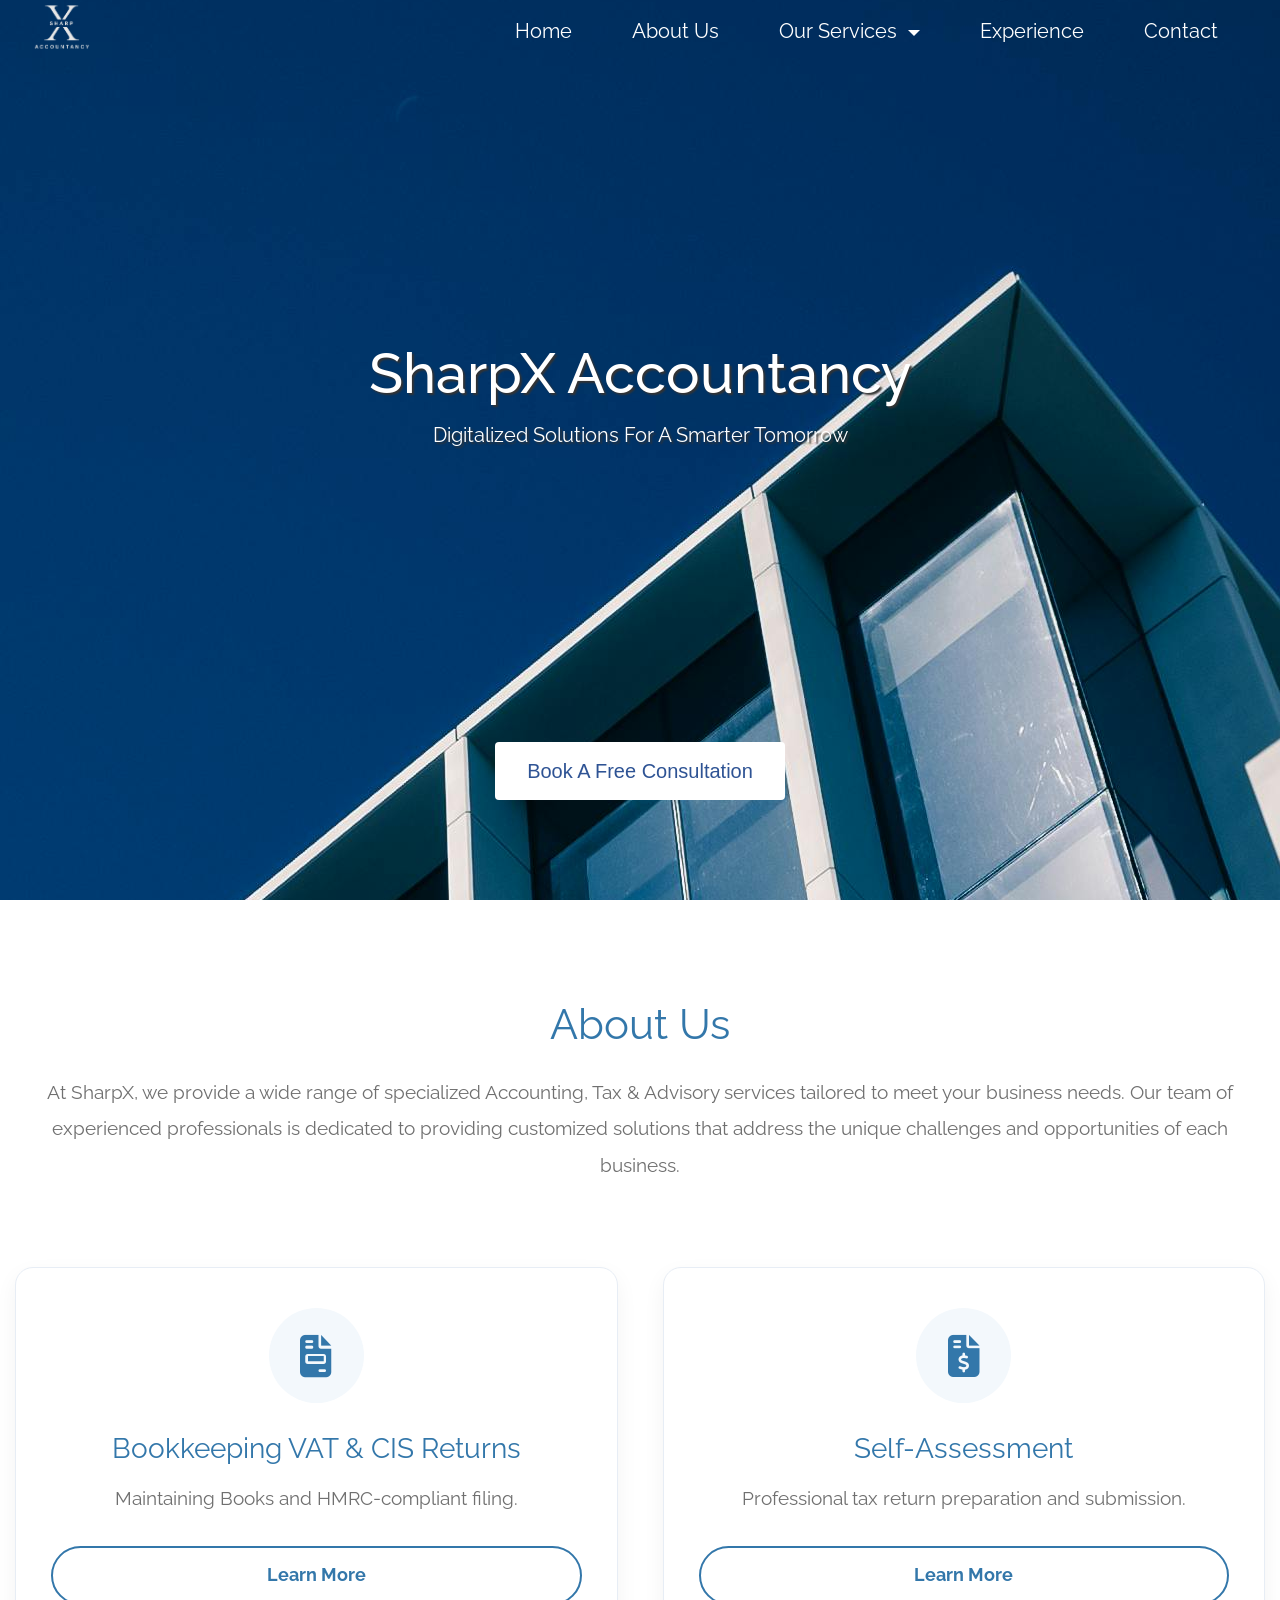
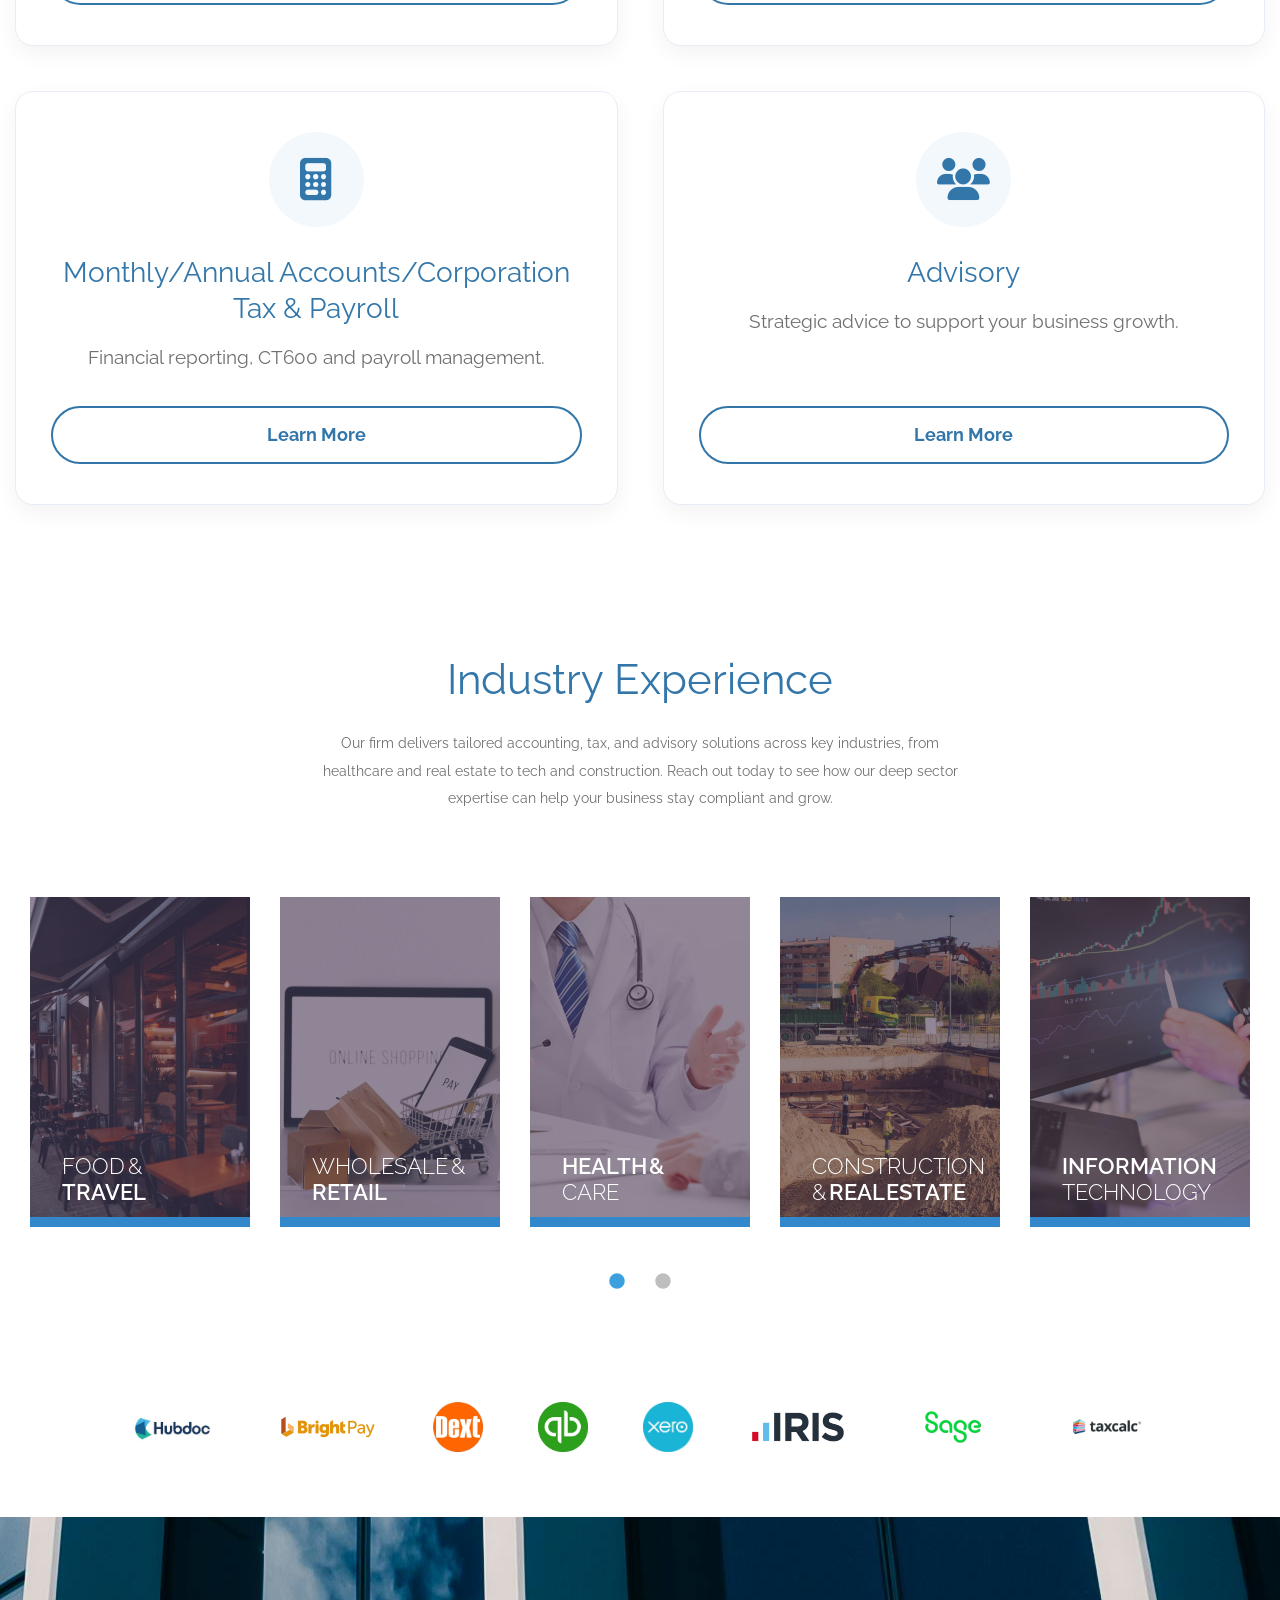
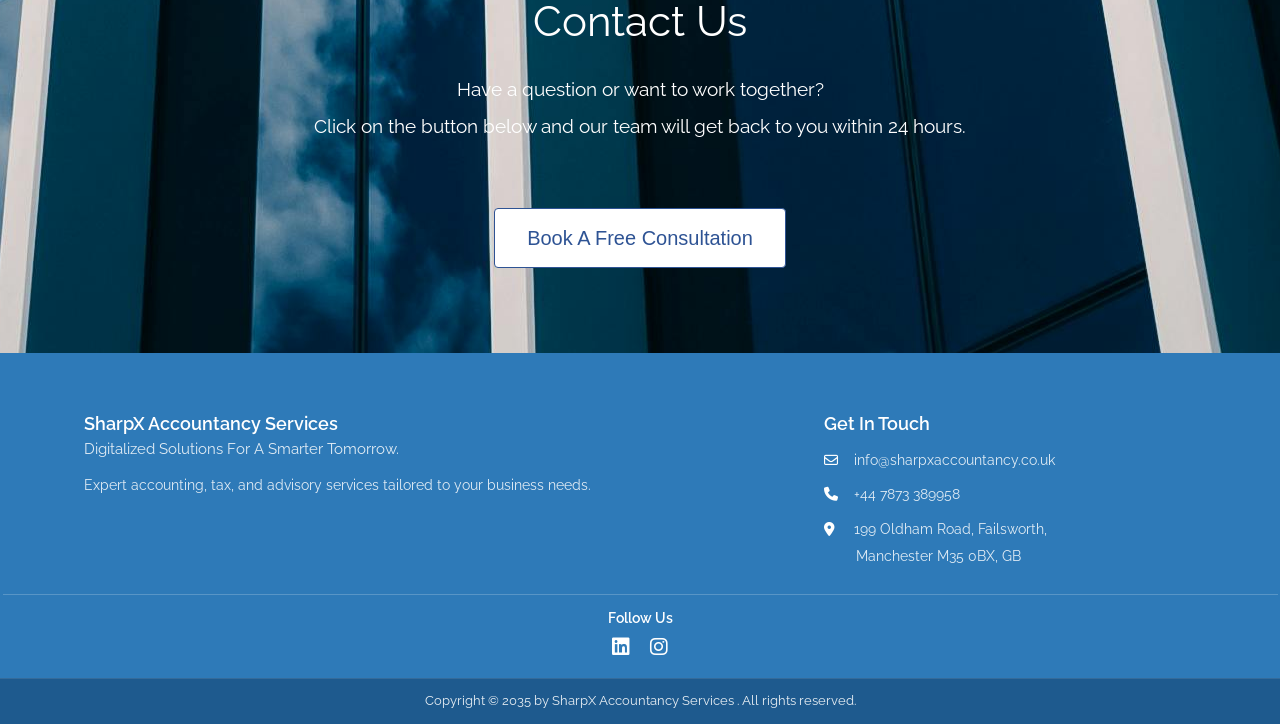
==== commit 9b4810f1: "Made the website responsive Responsive design added in navbar of all pages and also adjusted the ali" ====
--- a/index.html
+++ b/index.html
@@ -16,6 +16,58 @@
   <link href="https://fonts.googleapis.com/css2?family=Nunito+Sans:wght@300;400;600;700&display=swap" rel="stylesheet">
   <link rel="stylesheet" href="https://cdnjs.cloudflare.com/ajax/libs/font-awesome/6.5.2/css/all.min.css">
   <link rel="icon" type="image/png" href="img/Logo_NoBackground_Blue.png" />
+  <style>
+    /* Make the "Our Services" dropdown expand inline within the mobile menu
+       instead of floating as an absolutely-positioned box that overflows
+       off the right edge of the screen. */
+    @media (max-width: 767px) {
+      /* .navbar-nav is capped at max-width:200px in tooplate-infinite-loop.css,
+         which is fine for the plain links but too narrow for the "Our Services"
+         submenu items. Relax it only while that dropdown is open. */
+      #tmNav .navbar-nav:has(.dropdown-menu.show) {
+        max-width: 295px;
+      }
+
+      #tmNav .dropdown-menu {
+        position: static;
+        float: none;
+        width: max-content;
+        max-width: 295px;
+        margin: 0 -10px !important;
+        /* reclaims the mobile menu card's own 10px side padding, since the
+           longest item ("Accounts, Corporation Tax & Payroll") needs every
+           available pixel to fit on one line */
+        border: none;
+        box-shadow: none;
+        background-color: transparent;
+      }
+
+      /* Keep each item's icon + label on a single line. The longest item
+         genuinely does not fit at the site's default mobile font-size/padding
+         within the available card width, so both are reduced here. */
+      #tmNav .nav-item.dropdown .dropdown-menu .dropdown-item {
+        white-space: nowrap;
+        font-size: 0.72rem !important;
+        padding: 6px 8px 6px 10px !important;
+      }
+
+      #tmNav .nav-item.dropdown .dropdown-menu .dropdown-item i {
+        width: 12px !important;
+        margin-right: 4px !important;
+      }
+
+      /* Bootstrap turns the toggle white when the dropdown is open/focused,
+         which is invisible against the white mobile menu background.
+         Force it to match the other nav links instead. */
+      #tmNav .dropdown-toggle,
+      #tmNav .dropdown-toggle.show,
+      #tmNav .dropdown-toggle:focus,
+      #tmNav .dropdown-toggle:active,
+      #tmNav .dropdown-toggle:hover {
+        color: #707070 !important;
+      }
+    }
+  </style>
 </head>
 
 <body>
@@ -62,17 +114,12 @@
               </div>
             </li>
             <li class="nav-item">
-              <a class="nav-link tm-nav-link" href="#testimonials">Our Clients</a>
-            </li>
-            <li class="nav-item">
               <a class="nav-link tm-nav-link" href="#gallery">Experience</a>
             </li>
             <li class="nav-item">
               <a class="nav-link tm-nav-link" href="contactForm.html">Contact</a>
             </li>
-            <li class="nav-item">
-              <a class="nav-link tm-nav-link" href="team.html">Leadership</a>
-            </li>
+            
           </ul>
         </div>
       </div>
@@ -88,7 +135,7 @@
       </div>
       <div class="tm-next tm-intro-next text-center"
         style="display: flex; justify-content: center; width: 100%; margin-top: 20px;">
-        <button type="button" onclick="window.location.href='contactForm.html';"
+        <button type="button" onclick="window.location.href='contact.html';"
           onmouseenter="this.style.backgroundColor='#2e5394'; this.style.color='#ffffff';"
           onmouseleave="this.style.backgroundColor='#ffffff'; this.style.color='#2e5394'; this.style.transform='scale(1)';"
           onmousedown="this.style.backgroundColor='#2e5394'; this.style.color='#ffffff'; this.style.transform='scale(0.96)';"
@@ -100,7 +147,7 @@
     </div>
   </section>
 
- <section id="AboutUs" class="tm-section-pad-top">
+  <section id="AboutUs" class="tm-section-pad-top">
     <div class="container about-section">
       <div class="row tm-content-box">
         <div class="col-lg-12 col-xl-12">
@@ -167,152 +214,6 @@
     </div>
   </section>
 
-  <section id="testimonials" class="tm-section-pad-top tm-parallax-2">
-    <style>
-      /* Force carousel items to stretch evenly to match the tallest sibling card */
-      #testimonials .slick-track {
-        display: flex !important;
-        align-items: stretch !important;
-      }
-
-      #testimonials .slick-slide {
-        height: auto !important;
-        display: flex !important;
-        justify-content: center;
-      }
-
-      /* Card Structure Layout */
-      .tm-testimonial-card {
-        background: rgba(255, 255, 255, 0.12);
-        border: 1px solid rgba(255, 255, 255, 0.15);
-        border-radius: 8px;
-        padding: 20px 20px 18px 20px;
-        /* Reduced vertical padding to make it smaller in height */
-        margin: 0 12px 20px 12px;
-        /* Side gaps between sliding blocks */
-        display: flex !important;
-        flex-direction: column;
-        justify-content: space-between;
-        width: 100%;
-        box-shadow: 0 4px 15px rgba(0, 0, 0, 0.1);
-        backdrop-filter: blur(4px);
-        -webkit-backdrop-filter: blur(4px);
-      }
-
-      /* Quote Text Properties */
-      .tm-testimonial-quote {
-        font-size: 14px !important;
-        /* Slightly smaller text size to reduce card height expansion */
-        line-height: 1.5 !important;
-        color: #ffffff !important;
-        font-style: italic;
-        margin-bottom: 14px;
-        /* Reduced bottom spacing */
-        text-align: center;
-        font-weight: 300;
-      }
-
-      /* Author Figcaption Separation */
-      .tm-testimonial-author {
-        font-size: 15px !important;
-        font-weight: 600 !important;
-        color: #ffffff !important;
-        text-align: center;
-        margin-top: auto;
-        /* Always anchors name precisely along the card floor */
-        letter-spacing: 0.5px;
-        border-top: 1px solid rgba(255, 255, 255, 0.2);
-        padding-top: 8px;
-        /* Reduced padding above the author name */
-      }
-
-      /* Fix default Slick Carousel dot indicators sizing positioning */
-      #testimonials .slick-dots {
-        bottom: -20px;
-      }
-
-      #testimonials .slick-dots li button:before {
-        color: #ffffff !important;
-        opacity: 0.4;
-        font-size: 10px;
-      }
-
-      #testimonials .slick-dots li.slick-active button:before {
-        color: #ffffff !important;
-        opacity: 1;
-      }
-
-      /* 1. Fix for desktop/tablet viewports where content outgrows the image height */
-      #testimonials {
-        background-size: cover !important;
-        background-repeat: no-repeat !important;
-        /* Gives the container a solid dark fallback so it doesn't flash white/gray if adjusting */
-        background-color: #0c2540 !important;
-      }
-
-      /* 2. Overrides for responsive/smaller screens where parallax calculations fail */
-      @media (max-width: 1200px) {
-        #testimonials {
-          background-attachment: scroll !important;
-          background-position: center center !important;
-          background-size: cover !important;
-        }
-      }
-    </style>
-
-    <div class="container tm-testimonials-content">
-      <div class="row">
-        <div class="col-lg-12 tm-content-box">
-          <h2 class="text-white text-center mb-4 tm-section-title">Our Clients</h2>
-          <p class="mx-auto tm-section-desc text-center" style="max-width: 750px; margin-bottom: 40px;">
-            Our clients share their experiences working with SharpX. Their words reflect our commitment to excellence
-            and the value we bring to their financial operations.
-          </p>
-
-          <div class="mx-auto tm-gallery-container tm-gallery-container-2" style="max-width: 100%;">
-            <div class="tm-testimonials-carousel">
-
-              <div class="tm-testimonial-item d-flex">
-                <div class="tm-testimonial-card">
-                  <p class="tm-testimonial-quote">"I contacted their director, Mr Zahid, regarding my annual accounts
-                    and tax return, and everything was completed within the week. The service was professional,
-                    efficient, and easy to deal with throughout."</p>
-                  <div class="tm-testimonial-author">Henry Smith</div>
-                </div>
-              </div>
-
-              <div class="tm-testimonial-item d-flex">
-                <div class="tm-testimonial-card">
-                  <p class="tm-testimonial-quote">"SharpX Accountancy have been extremely professional in handling my
-                    business accounts. From bookkeeping through to submissions, everything has been managed smoothly and
-                    promptly. Communication has always been clear and helpful."</p>
-                  <div class="tm-testimonial-author">Carl Richardson</div>
-                </div>
-              </div>
-
-              <div class="tm-testimonial-item d-flex">
-                <div class="tm-testimonial-card">
-                  <p class="tm-testimonial-quote">"I had a very positive experience speaking with Mr Haider. They took the time to explain everything clearly and provided valuable advice
-                    regarding tax matters. I would happily recommend their services."</p>
-                  <div class="tm-testimonial-author">Nina Hayes</div>
-                </div>
-              </div>
-
-              <div class="tm-testimonial-item d-flex">
-                <div class="tm-testimonial-card">
-                  <p class="tm-testimonial-quote">"I want my annual accounts and tax return just got message on the same
-                    day and got everything done within 2 days. Recommended."</p>
-                  <div class="tm-testimonial-author">David</div>
-                </div>
-              </div>
-
-            </div>
-          </div>
-        </div>
-      </div>
-    </div>
-    <div class="tm-bg-overlay"></div>
-  </section>
 
   <section id="gallery" class="tm-section-pad-top">
     <div class="container tm-container-gallery">
@@ -418,7 +319,7 @@
             within 24 hours.
           </p>
           <div style="height: 40px;"></div>
-          <button type="button" onclick="window.location.href='contactForm.html';"
+          <button type="button" onclick="window.location.href='contact.html';"
             onmouseenter="this.style.backgroundColor='#2e5394'; this.style.color='#ffffff';"
             onmouseleave="this.style.backgroundColor='#ffffff'; this.style.color='#2e5394'; this.style.transform='scale(1)';"
             onmousedown="this.style.backgroundColor='#2e5394'; this.style.color='#ffffff'; this.style.transform='scale(0.96)';"
@@ -480,7 +381,14 @@
           <div>
             <p style="margin: 0; font-size: 14px; color: rgba(255,255,255,0.85);">
               <i class="fas fa-map-marker-alt" style="margin-right: 10px; color: #fff; width: 16px;"></i>
-              <a href="#" style="color: rgba(255,255,255,0.85); text-decoration: none;">199 Oldham Road, Failsworth, <br>&nbsp &nbsp &nbsp &nbsp; Manchester M35 0BX, GB </a>
+              <a
+                  href="#"
+                  style="
+                    color: rgba(255, 255, 255, 0.85);
+                    text-decoration: none;
+                  "
+                  >199 Oldham Road, Failsworth, <br>&nbsp &nbsp &nbsp &nbsp; Manchester M35 0BX, GB</a
+                >
             </p>
           </div>
         </div>
@@ -581,7 +489,6 @@
       // Hero Section - Background Parallax
       background_image_parallax($(".tm-parallax"), 0.30, false);
       background_image_parallax_2($("#contact"), 0.80);
-      background_image_parallax_2($("#testimonials"), 0.80);
 
       // Handle window resize
       window.addEventListener('resize', function () {
@@ -597,8 +504,8 @@
         }
       });
 
-      // Close mobile menu after click 
-      $('#tmNav a').on('click', function () {
+      // Close mobile menu after click (but not when opening the Our Services dropdown)
+      $('#tmNav a:not(.dropdown-toggle)').on('click', function () {
         $('.navbar-collapse').removeClass('show');
       })
 
@@ -629,35 +536,6 @@
         delegate: 'a',
         type: 'image',
         gallery: { enabled: true }
-      });
-
-      $('.tm-testimonials-carousel').slick({
-        dots: true,
-        prevArrow: false,
-        nextArrow: false,
-        infinite: false,
-        slidesToShow: 3,
-        slidesToScroll: 1,
-        responsive: [
-          {
-            breakpoint: 992,
-            settings: {
-              slidesToShow: 2
-            }
-          },
-          {
-            breakpoint: 768,
-            settings: {
-              slidesToShow: 2
-            }
-          },
-          {
-            breakpoint: 480,
-            settings: {
-              slidesToShow: 1
-            }
-          }
-        ]
       });
 
       // Gallery
@@ -754,4 +632,4 @@
   </script>
 </body>
 
-</html>
+</html>
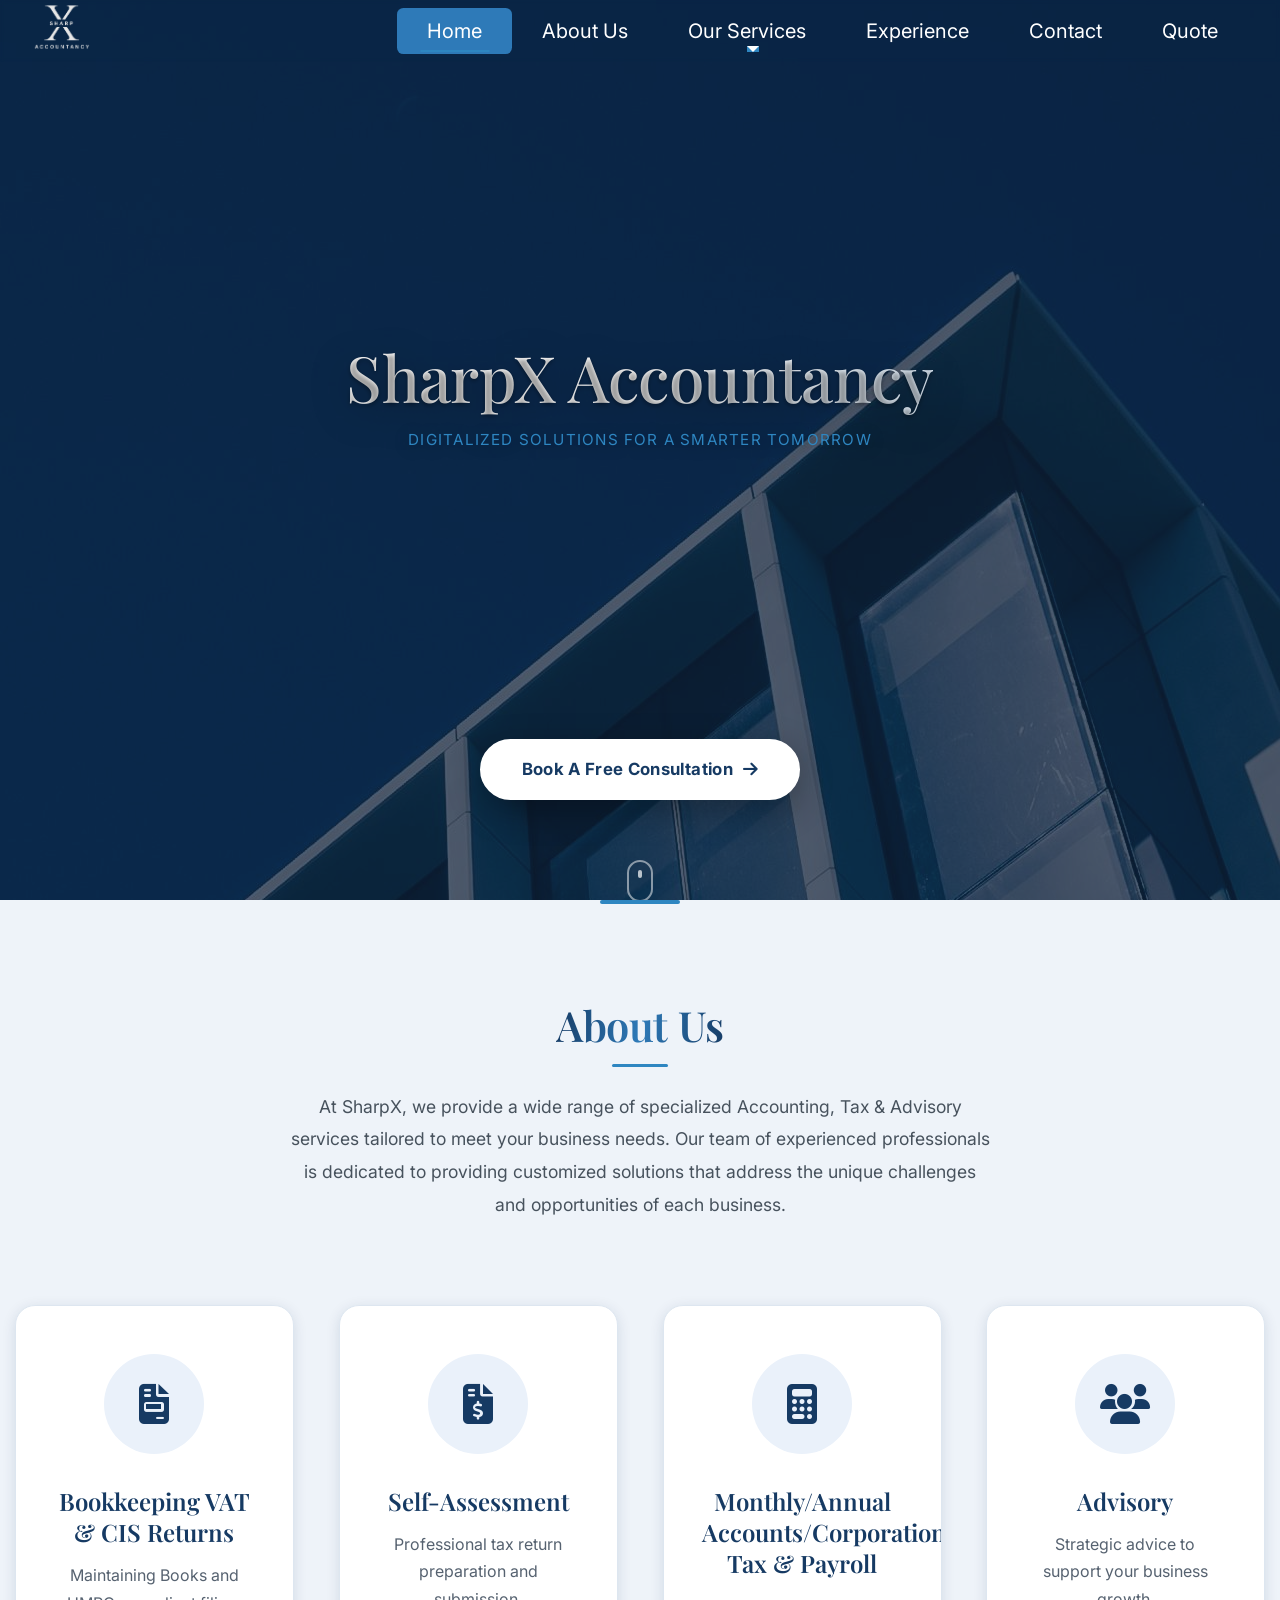
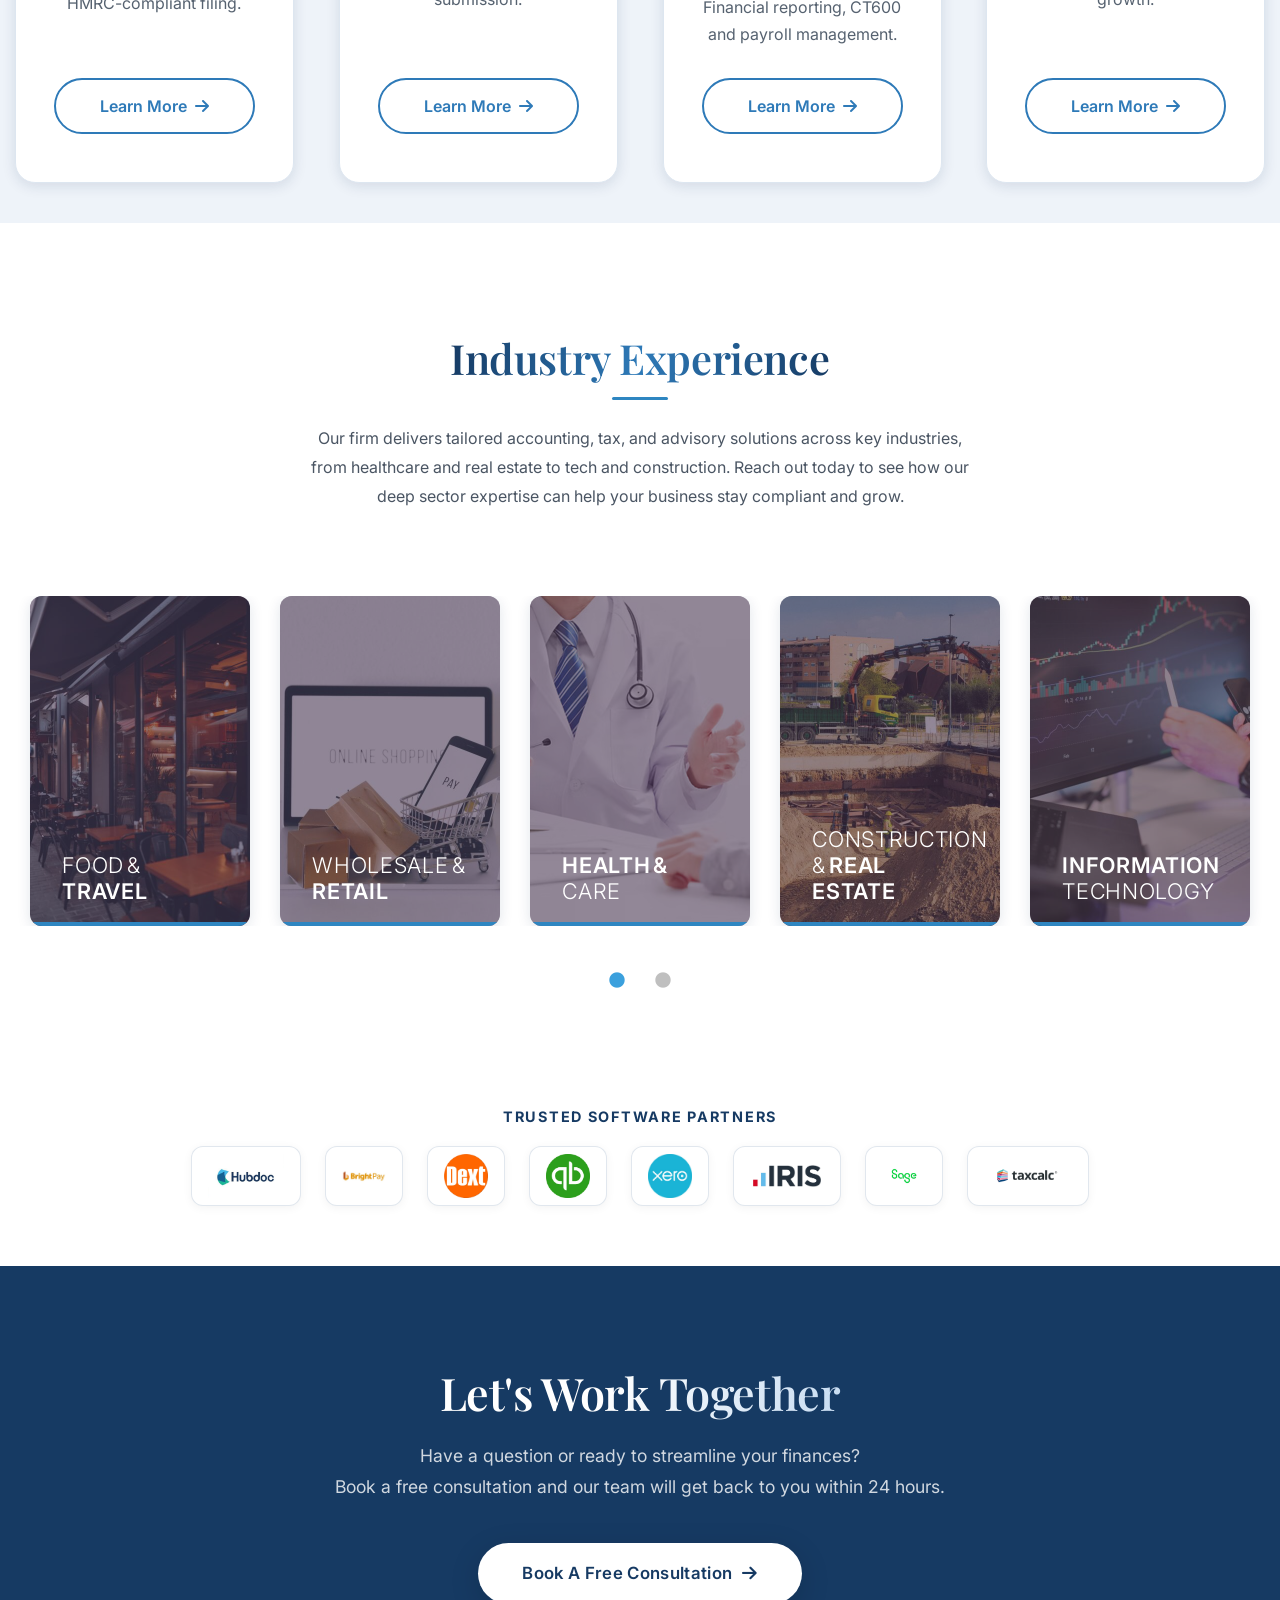
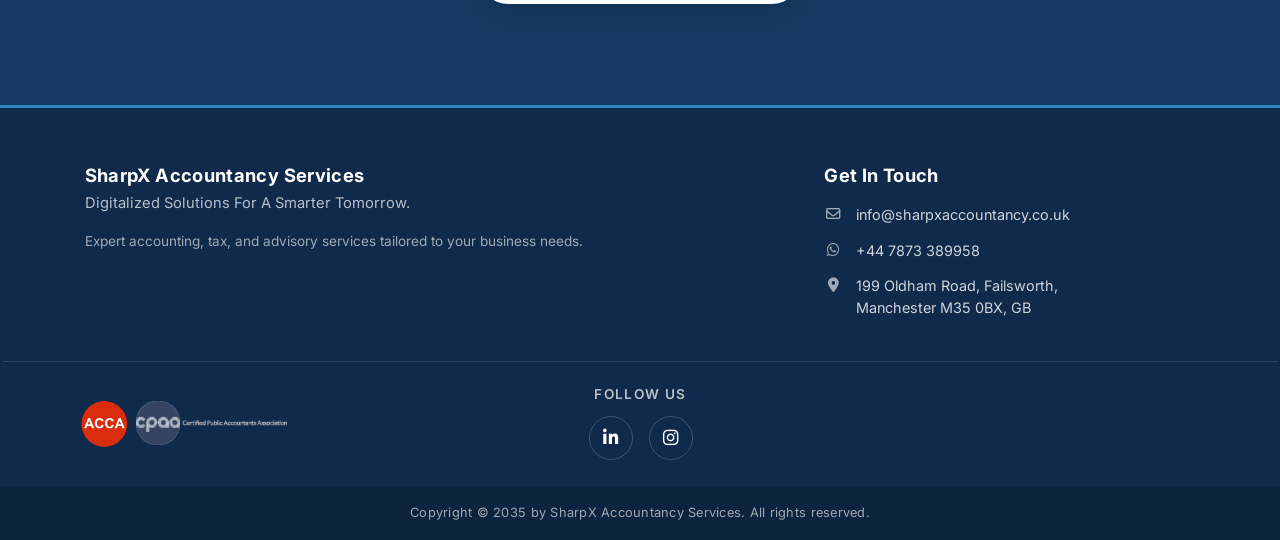
==== commit b7fb1966: "Restyled the Website and Added a Quote Page Whole website is restyled to give it a more complete and" ====
--- a/index.html
+++ b/index.html
@@ -1,635 +1,1831 @@
-<!DOCTYPE html>
-<html lang="en">
-
-<head>
-  <meta charset="UTF-8" />
-  <meta name="viewport" content="width=device-width, initial-scale=1.0, viewport-fit=cover" />
-  <meta http-equiv="X-UA-Compatible" content="ie=edge" />
-  <title>SharpX Accountancy</title>
-  <link rel="icon" type="image/png" href="img/Logo_NoBackground_Blue.png" />
-  <link rel="stylesheet" href="fontawesome-5.5/css/all.min.css" />
-  <link rel="stylesheet" href="slick/slick.css">
-  <link rel="stylesheet" href="slick/slick-theme.css">
-  <link rel="stylesheet" href="magnific-popup/magnific-popup.css">
-  <link rel="stylesheet" href="css/bootstrap.min.css" />
-  <link rel="stylesheet" href="css/tooplate-infinite-loop.css" />
-  <link href="https://fonts.googleapis.com/css2?family=Nunito+Sans:wght@300;400;600;700&display=swap" rel="stylesheet">
-  <link rel="stylesheet" href="https://cdnjs.cloudflare.com/ajax/libs/font-awesome/6.5.2/css/all.min.css">
-  <link rel="icon" type="image/png" href="img/Logo_NoBackground_Blue.png" />
-  <style>
-    /* Make the "Our Services" dropdown expand inline within the mobile menu
-       instead of floating as an absolutely-positioned box that overflows
-       off the right edge of the screen. */
-    @media (max-width: 767px) {
-      /* .navbar-nav is capped at max-width:200px in tooplate-infinite-loop.css,
-         which is fine for the plain links but too narrow for the "Our Services"
-         submenu items. Relax it only while that dropdown is open. */
-      #tmNav .navbar-nav:has(.dropdown-menu.show) {
-        max-width: 295px;
-      }
-
-      #tmNav .dropdown-menu {
-        position: static;
-        float: none;
-        width: max-content;
-        max-width: 295px;
-        margin: 0 -10px !important;
-        /* reclaims the mobile menu card's own 10px side padding, since the
-           longest item ("Accounts, Corporation Tax & Payroll") needs every
-           available pixel to fit on one line */
-        border: none;
-        box-shadow: none;
-        background-color: transparent;
-      }
-
-      /* Keep each item's icon + label on a single line. The longest item
-         genuinely does not fit at the site's default mobile font-size/padding
-         within the available card width, so both are reduced here. */
-      #tmNav .nav-item.dropdown .dropdown-menu .dropdown-item {
-        white-space: nowrap;
-        font-size: 0.72rem !important;
-        padding: 6px 8px 6px 10px !important;
-      }
-
-      #tmNav .nav-item.dropdown .dropdown-menu .dropdown-item i {
-        width: 12px !important;
-        margin-right: 4px !important;
-      }
-
-      /* Bootstrap turns the toggle white when the dropdown is open/focused,
-         which is invisible against the white mobile menu background.
-         Force it to match the other nav links instead. */
-      #tmNav .dropdown-toggle,
-      #tmNav .dropdown-toggle.show,
-      #tmNav .dropdown-toggle:focus,
-      #tmNav .dropdown-toggle:active,
-      #tmNav .dropdown-toggle:hover {
-        color: #707070 !important;
-      }
-    }
-  </style>
-</head>
-
-<body>
-  <section id="infinite" class="text-white tm-font-big tm-parallax">
-    <nav class="navbar navbar-expand-md tm-navbar" id="tmNav">
-      <div class="container px-4 px-md-3">
-        <div class="tm-next">
-          <a href="#sharpx" class="navbar-brand">
-            <img src="img/Logo_NoBackground.png" alt="SharpX Accountany logo" class="img-fluid">
-          </a>
-        </div>
-
-        <button class="navbar-toggler mr-1" type="button" data-toggle="collapse" data-target="#navbarSupportedContent"
-          aria-controls="#navbarSupportedContent" aria-expanded="false" aria-label="Toggle navigation"
-          style="margin-right: 5px;">
-          <i class="fas fa-bars navbar-toggler-icon"></i>
-        </button>
-        <div class="collapse navbar-collapse" id="navbarSupportedContent">
-          <ul class="navbar-nav ml-auto">
-            <li class="nav-item">
-              <a class="nav-link tm-nav-link" href="#infinite">Home</a>
-            </li>
-            <li class="nav-item">
-              <a class="nav-link tm-nav-link" href="#AboutUs">About Us</a>
-            </li>
-            <li class="nav-item dropdown">
-              <a class="nav-link tm-nav-link dropdown-toggle" href="#" id="servicesDropdown" role="button"
-                data-toggle="dropdown" aria-haspopup="true" aria-expanded="false">
-                Our Services
-              </a>
-              <div class="dropdown-menu" aria-labelledby="servicesDropdown">
-                <a class="dropdown-item" href="details/bookkeeping.html">
-                  <i class="fas fa-file-invoice"></i> Bookkeeping, VAT &amp; CIS Returns
-                </a>
-                <a class="dropdown-item" href="details/selfAssessment.html">
-                  <i class="fas fa-file-invoice-dollar"></i> Self-Assessment
-                </a>
-                <a class="dropdown-item" href="details/accounts.html">
-                  <i class="fas fa-calculator"></i> Accounts, Corporation Tax &amp; Payroll
-                </a>
-                <a class="dropdown-item" href="details/advisory.html">
-                  <i class="fas fa-users"></i> Advisory
-                </a>
-              </div>
-            </li>
-            <li class="nav-item">
-              <a class="nav-link tm-nav-link" href="#gallery">Experience</a>
-            </li>
-            <li class="nav-item">
-              <a class="nav-link tm-nav-link" href="contactForm.html">Contact</a>
-            </li>
-            
-          </ul>
-        </div>
-      </div>
-    </nav>
-
-    <div class="text-center tm-hero-text-container">
-      <div class="tm-hero-text-container-inner">
-        <h2 class="tm-hero-title">SharpX Accountancy</h2>
-        <p class="tm-hero-subtitle">
-          Digitalized Solutions For A Smarter Tomorrow
-          <br>
-        </p>
-      </div>
-      <div class="tm-next tm-intro-next text-center"
-        style="display: flex; justify-content: center; width: 100%; margin-top: 20px;">
-        <button type="button" onclick="window.location.href='contact.html';"
-          onmouseenter="this.style.backgroundColor='#2e5394'; this.style.color='#ffffff';"
-          onmouseleave="this.style.backgroundColor='#ffffff'; this.style.color='#2e5394'; this.style.transform='scale(1)';"
-          onmousedown="this.style.backgroundColor='#2e5394'; this.style.color='#ffffff'; this.style.transform='scale(0.96)';"
-          onmouseup="this.style.backgroundColor='#2e5394'; this.style.color='#ffffff'; this.style.transform='scale(1)';"
-          style="display: inline-flex; align-items: center; justify-content: center; background-color: #ffffff; color: #2e5394; font-family: 'Montserrat', sans-serif; font-weight: 400; font-size: 20px; padding: 14px 32px; border-radius: 4px; border: none; outline: none; cursor: pointer; transition: background-color 0.2s ease, color 0.2s ease, transform 0.1s ease;">
-          Book A Free Consultation
-        </button>
-      </div>
-    </div>
-  </section>
-
-  <section id="AboutUs" class="tm-section-pad-top">
-    <div class="container about-section">
-      <div class="row tm-content-box">
-        <div class="col-lg-12 col-xl-12">
-          <div class="tm-intro-text-container" style="text-align: center">
-            <h2 class="tm-text-primary mb-4 tm-section-title">About Us</h2>
-            <p class="mb-4 tm-intro-text">
-              At SharpX, we provide a wide range of specialized Accounting,
-              Tax & Advisory services tailored to meet your business needs.
-              Our team of experienced professionals is dedicated to providing
-              customized solutions that address the unique challenges and
-              opportunities of each business.
-            </p>
-          </div>
-        </div>
-      </div>
-
-      <div class="services">
-        <div class="service-card">
-          <div class="service-icon">
-            <i class="fas fa-file-invoice"></i>
-          </div>
-          <h2 class="tm-text-primary">Bookkeeping VAT &amp; CIS Returns</h2>
-          <p class="tm-intro-text">
-            Maintaining Books and HMRC-compliant filing.
-          </p>
-          <a href="/details/bookkeeping.html" class="learn-btn">Learn More</a>
-        </div>
-
-        <div class="service-card">
-          <div class="service-icon">
-            <i class="fas fa-file-invoice-dollar"></i>
-          </div>
-          <h2 class="tm-text-primary">Self-Assessment</h2>
-          <p class="tm-intro-text">
-            Professional tax return preparation and submission.
-          </p>
-          <a href="/details/selfAssessment.html" class="learn-btn">Learn More</a>
-        </div>
-
-        <div class="service-card">
-          <div class="service-icon">
-            <i class="fas fa-calculator"></i>
-          </div>
-          <h2 class="tm-text-primary">
-            Monthly/Annual Accounts/Corporation Tax &amp; Payroll
-          </h2>
-          <p class="tm-intro-text">
-            Financial reporting, CT600 and payroll management.
-          </p>
-          <a href="/details/accounts.html" class="learn-btn">Learn More</a>
-        </div>
-
-        <div class="service-card">
-          <div class="service-icon">
-            <i class="fas fa-users"></i>
-          </div>
-          <h2 class="tm-text-primary">Advisory</h2>
-          <p class="tm-intro-text">
-            Strategic advice to support your business growth.
-          </p>
-          <a href="/details/advisory.html" class="learn-btn">Learn More</a>
-        </div>
-      </div>
-    </div>
-  </section>
-
-
-  <section id="gallery" class="tm-section-pad-top">
-    <div class="container tm-container-gallery">
-      <div class="row">
-        <div class="text-center col-12">
-          <h2 class="tm-text-primary tm-section-title mb-4">Industry Experience</h2>
-          <p class="mx-auto tm-section-desc text-center">
-            Our firm delivers tailored accounting, tax, and advisory solutions across key industries, from healthcare
-            and real estate to tech and construction. Reach out today to see how our deep sector expertise can help your
-            business stay compliant and grow.
-          </p>
-        </div>
-      </div>
-      <div class="row">
-        <div class="col-12">
-          <div class="mx-auto tm-gallery-container">
-            <div class="grid tm-gallery">
-              <a href="img/T01.jpg">
-                <figure class="effect-honey tm-gallery-item">
-                  <img src="img/T01.jpg" alt="Image 1" class="img-fluid">
-                  <figcaption>
-                    <h2><i>Food & <span>Travel</span></i></h2>
-                  </figcaption>
-                </figure>
-              </a>
-              <a href="img/T02.jpg">
-                <figure class="effect-honey tm-gallery-item">
-                  <img src="img/T02.jpg" alt="Image 2" class="img-fluid">
-                  <figcaption>
-                    <h2><i>Wholesale & <span>Retail</span></i></h2>
-                  </figcaption>
-                </figure>
-              </a>
-              <a href="img/Doctor Patient Consultation.jpg">
-                <figure class="effect-honey tm-gallery-item">
-                  <img src="img/Doctor Patient Consultation.jpg" alt="Image 3" class="img-fluid">
-                  <figcaption>
-                    <h2><i><span>Health & </span>Care</i></h2>
-                  </figcaption>
-                </figure>
-              </a>
-              <a href="img/T04.jpg">
-                <figure class="effect-honey tm-gallery-item">
-                  <img src="img/T04.jpg" alt="Image 4" class="img-fluid">
-                  <figcaption>
-                    <h2><i>Construction & <span>Real Estate</span></i></h2>
-                  </figcaption>
-                </figure>
-              </a>
-              <a href="img/IT.jpg">
-                <figure class="effect-honey tm-gallery-item">
-                  <img src="img/IT.jpg" alt="Image 6" class="img-fluid">
-                  <figcaption>
-                    <h2><i><span>Information </span> Technology</i></h2>
-                  </figcaption>
-                </figure>
-              </a>
-              <a href="img/Automobile.jpg">
-                <figure class="effect-honey tm-gallery-item">
-                  <img src="img/Automobile.jpg" alt="Image 5" class="img-fluid">
-                  <figcaption>
-                    <h2><i><span>Automobile</span></i></h2>
-                  </figcaption>
-                </figure>
-              </a>
-            </div>
-
-          </div>
-          <div style="text-align: center" class="col-12" style="margin-top: 40px;">
-
-            <img src="img/Hubdoc.jpeg" alt="Image 7" class="img-fluid" width="100" height="100">
-            <span style="margin-right: 50px;"></span>
-            <img src="img/Bright_Pay.jpeg" alt="Image 7" class="img-fluid" width="100" height="100">
-            <span style="margin-right: 50px;"></span>
-            <img src="img/Dext.jpeg" alt="Image 7" class="img-fluid" width="50" height="50">
-            <span style="margin-right: 50px;"></span>
-            <img src="img/QB.jpeg" alt="Image 7" class="img-fluid" width="50" height="50">
-            <span style="margin-right: 50px;"></span>
-            <img src="img/Xero.jpeg" alt="Image 7" class="img-fluid" width="50" height="50">
-            <span style="margin-right: 50px;"></span>
-            <img src="img/Iris.jpeg" alt="Image 7" class="img-fluid" width="100" height="100">
-            <span style="margin-right: 50px;"></span>
-            <img src="img/Sage.jpeg" alt="Image 7" class="img-fluid" width="100" height="100">
-            <span style="margin-right: 50px;"></span>
-            <img src="img/Taxcalc.jpeg" alt="Image 7" class="img-fluid" width="100" height="100">
-          </div>
-        </div>
-
-      </div>
-
-    </div>
-
-  </section>
-
-  <section id="contact" class="tm-section-pad-top tm-parallax-2"
-    style="padding-top: 80px; padding-bottom: 120px; min-height: auto; height: auto; background-color: #ffffff; margin-bottom: 0;">
-    <div class="container tm-container-contact">
-      <div class="row">
-        <div class="text-center col-12">
-          <h2 class="tm-section-title mb-4" style="color: #ffffff;">Contact Us</h2>
-          <p class="mb-4" style="color: #ffffff;">
-            Have a question or want to work together? <br> Click on the button below and our team will get back to you
-            within 24 hours.
-          </p>
-          <div style="height: 40px;"></div>
-          <button type="button" onclick="window.location.href='contact.html';"
-            onmouseenter="this.style.backgroundColor='#2e5394'; this.style.color='#ffffff';"
-            onmouseleave="this.style.backgroundColor='#ffffff'; this.style.color='#2e5394'; this.style.transform='scale(1)';"
-            onmousedown="this.style.backgroundColor='#2e5394'; this.style.color='#ffffff'; this.style.transform='scale(0.96)';"
-            onmouseup="this.style.backgroundColor='#2e5394'; this.style.color='#ffffff'; this.style.transform='scale(1)';"
-            style="display: inline-flex; align-items: center; justify-content: center; background-color: #ffffff; color: #2e5394; font-family: 'Montserrat', sans-serif; font-weight: 400; font-size: 20px; padding: 14px 32px; border-radius: 4px; border: 1px solid #2e5394; outline: none; cursor: pointer; transition: background-color 0.2s ease, color 0.2s ease, transform 0.1s ease;">
-            Book A Free Consultation
-          </button>
-        </div>
-      </div>
-    </div>
-  </section>
-  <footer class="tm-footer"
-    style="background-color: #2E7AB8; color: #fff; padding: 20px 0 0 0; margin: 0; position: relative; z-index: 10; width: 100%; display: block; box-shadow: 0 50vh 0 50vh #1E5A8E;">
-
-    <style>
-      html,
-      body {
-        margin: 0 !important;
-        padding: 0 !important;
-        background-color: #ffffff !important;
-        height: 100%;
-      }
-    </style>
-
-    <div class="container" style="padding: 40px 0 20px 0;">
-      <div class="row justify-content-center">
-
-        <div class="col-11 col-md-5 col-lg-5 mb-4 mb-md-0 mx-auto text-left">
-          <div style="margin-bottom: 20px;">
-            <h5 style="font-size: 18px; font-weight: 600; margin-bottom: 4px; color: #fff;">SharpX Accountancy Services
-            </h5>
-
-            <p
-              style="font-size: 15px; line-height: 1.4; color: rgba(255,255,255,0.85); margin-top: 0; margin-bottom: 14px;">
-              Digitalized Solutions For A Smarter Tomorrow.</p>
-
-            <p
-              style="font-size: 14px; line-height: 1.6; color: rgba(255,255,255,0.85); margin-top: 14px; margin-bottom: 0;">
-              Expert accounting, tax, and advisory services tailored to your business needs.</p>
-          </div>
-        </div>
-
-        <div class="col-11 col-md-5 col-lg-4 pl-md-4 pl-lg-5 mx-auto text-left">
-          <h5 style="font-size: 18px; font-weight: 600; margin-bottom: 12px; color: #fff;">Get In Touch</h5>
-          <div style="margin-bottom: 8px;">
-            <p style="margin: 0; font-size: 14px; color: rgba(255,255,255,0.85);">
-              <i class="far fa-envelope" style="margin-right: 10px; color: #fff; width: 16px;"></i>
-              <a href="mailto:info@sharpxaccountancy.co.uk"
-                style="color: rgba(255,255,255,0.85); text-decoration: none;">info@sharpxaccountancy.co.uk</a>
-            </p>
-          </div>
-          <div style="margin-bottom: 8px;">
-            <p style="margin: 0; font-size: 14px; color: rgba(255,255,255,0.85);">
-              <i class="fas fa-phone" style="margin-right: 10px; color: #fff; width: 16px;"></i>
-              <a href="tel:+447873389958" style="color: rgba(255,255,255,0.85); text-decoration: none;">+44 7873
-                389958</a>
-            </p>
-          </div>
-          <div>
-            <p style="margin: 0; font-size: 14px; color: rgba(255,255,255,0.85);">
-              <i class="fas fa-map-marker-alt" style="margin-right: 10px; color: #fff; width: 16px;"></i>
-              <a
-                  href="#"
-                  style="
-                    color: rgba(255, 255, 255, 0.85);
-                    text-decoration: none;
-                  "
-                  >199 Oldham Road, Failsworth, <br>&nbsp &nbsp &nbsp &nbsp; Manchester M35 0BX, GB</a
-                >
-            </p>
-          </div>
-        </div>
-
-      </div>
-
-      <div style="border-top: 1px solid rgba(255,255,255,0.2); margin-top: 25px; padding-top: 15px;">
-        <div style="text-align: center;">
-          <h6 style="font-size: 14px; font-weight: 600; margin-bottom: 10px; color: #fff;">Follow Us</h6>
-          <div style="display: flex; justify-content: center; gap: 20px;">
-            <a href="https://www.linkedin.com/company/sharpx-accountancy-services-ltd/" class="item-link"
-              target="_blank" rel="nofollow noopener noreferrer"
-              style="color: #fff; font-size: 20px; transition: color 0.3s;"><i class="fab fa-linkedin"></i></a>
-            <a href="https://www.instagram.com/sharpxaccountancy?utm_source=qr&igsh=Mm0xczRpaTZvbHU4" class="item-link"
-              target="_blank" rel="nofollow noopener noreferrer"
-              style="color: #fff; font-size: 20px; transition: color 0.3s;"><i class="fab fa-instagram"></i></a>
-          </div>
-        </div>
-      </div>
-    </div>
-
-    <div
-      style="background-color: #1E5A8E; border-top: 1px solid rgba(255,255,255,0.1); padding: 10px 0; text-align: center; margin-top: 1px;">
-      <p style="margin: 0; font-size: 13px; color: rgba(255,255,255,0.9);">
-        Copyright © 2035 by SharpX Accountancy Services . All rights reserved.
-      </p>
-    </div>
-  </footer>
-  <script src="js/jquery-1.9.1.min.js"></script>
-  <script src="slick/slick.min.js"></script>
-  <script src="magnific-popup/jquery.magnific-popup.min.js"></script>
-  <script src="js/easing.min.js"></script>
-  <script src="js/jquery.singlePageNav.min.js"></script>
-  <script src="js/bootstrap.min.js"></script>
-  <script>
-    function getOffSet() {
-      var _offset = 250; // Calibrated base offset to prevent navigation lag near the page bottom
-      var windowHeight = window.innerHeight;
-
-      if (windowHeight > 500) {
-        _offset = 200;
-      }
-      if (windowHeight > 680) {
-        _offset = 180;
-      }
-      if (windowHeight > 830) {
-        _offset = 150;
-      }
-
-      return _offset;
-    }
-
-    function setParallaxPosition($doc, multiplier, $object) {
-      var offset = getOffSet();
-      var from_top = $doc.scrollTop(),
-        bg_css = 'center ' + (multiplier * from_top - offset) + 'px';
-      $object.css({ "background-position": bg_css });
-    }
-
-    // Parallax function
-    // Adapted based on https://codepen.io/roborich/pen/wpAsm        
-    var background_image_parallax = function ($object, multiplier, forceSet) {
-      multiplier = typeof multiplier !== 'undefined' ? multiplier : 0.5;
-      multiplier = 1 - multiplier;
-      var $doc = $(document);
-
-      if (forceSet) {
-        setParallaxPosition($doc, multiplier, $object);
-      } else {
-        $(window).scroll(function () {
-          setParallaxPosition($doc, multiplier, $object);
-        });
-      }
-    };
-
-    var background_image_parallax_2 = function ($object, multiplier) {
-      multiplier = typeof multiplier !== 'undefined' ? multiplier : 0.5;
-      multiplier = 1 - multiplier;
-      var $doc = $(document);
-      $object.css({ "background-attachment": "fixed" });
-
-      $(window).scroll(function () {
-        if ($(window).width() > 768) {
-          var firstTop = $object.offset().top,
-            pos = $(window).scrollTop(),
-            yPos = Math.round((multiplier * (firstTop - pos)) - 186);
-
-          var bg_css = 'center ' + yPos + 'px';
-
-          $object.css({ "background-position": bg_css });
-        } else {
-          $object.css({ "background-position": "center" });
-        }
-      });
-    };
-
-    $(function () {
-      // Hero Section - Background Parallax
-      background_image_parallax($(".tm-parallax"), 0.30, false);
-      background_image_parallax_2($("#contact"), 0.80);
-
-      // Handle window resize
-      window.addEventListener('resize', function () {
-        background_image_parallax($(".tm-parallax"), 0.30, true);
-      }, true);
-
-      // Detect window scroll and update navbar
-      $(window).scroll(function (e) {
-        if ($(document).scrollTop() > 120) {
-          $('.tm-navbar').addClass("scroll");
-        } else {
-          $('.tm-navbar').removeClass("scroll");
-        }
-      });
-
-      // Close mobile menu after click (but not when opening the Our Services dropdown)
-      $('#tmNav a:not(.dropdown-toggle)').on('click', function () {
-        $('.navbar-collapse').removeClass('show');
-      })
-
-      // Scroll to corresponding section with animation
-      $('#tmNav').singlePageNav({
-        'easing': 'easeInOutExpo',
-        'speed': 600,
-        'offset': 50, // FIXED: Dynamically clears out the dark hero header row background strip cleanly!
-        'filter': ':not([href^="team"]):not([href^="contact"]):not(.dropdown-toggle):not(.dropdown-item)'
-      });
-
-      // Add smooth scrolling to all links EXCEPT the navbar links (prevents double-scroll glitch)
-      $("a:not(.tm-nav-link)").on('click', function (event) {
-        if (this.hash !== "") {
-          event.preventDefault();
-          var hash = this.hash;
-
-          $('html, body').animate({
-            scrollTop: $(hash).offset().top - 79 // FIXED: Applies matching clearance here as well
-          }, 600, 'easeInOutExpo', function () {
-            window.location.hash = hash;
-          });
-        } // End if
-      });
-
-      // Pop up
-      $('.tm-gallery').magnificPopup({
-        delegate: 'a',
-        type: 'image',
-        gallery: { enabled: true }
-      });
-
-      // Gallery
-      $('.tm-gallery').slick({
-        dots: true,
-        infinite: false,
-        slidesToShow: 5,
-        slidesToScroll: 2,
-        responsive: [
-          {
-            breakpoint: 1199,
-            settings: {
-              slidesToShow: 4,
-              slidesToScroll: 2
-            }
-          },
-          {
-            breakpoint: 991,
-            settings: {
-              slidesToShow: 3,
-              slidesToScroll: 2
-            }
-          },
-          {
-            breakpoint: 767,
-            settings: {
-              slidesToShow: 2,
-              slidesToScroll: 1
-            }
-          },
-          {
-            breakpoint: 480,
-            settings: {
-              slidesToShow: 1,
-              slidesToScroll: 1
-            }
-          }
-        ]
-      });
-
-      // ==========================================
-      // WEB3FORMS AJAX INTEGRATION
-      // ==========================================
-      $('#tm-contact-form').on('submit', function (e) {
-        e.preventDefault();
-
-        var $form = $(this);
-        var $result = $('#form-result');
-        var $submitBtn = $form.find('.tm-btn-submit');
-
-        // Collect input fields 
-        var formData = {
-          access_key: 'faa355b8-673e-4189-b8de-37e8b9719f9e',
-          name: $('#name').val(),
-          email: $('#email').val(),
-          message: $('#message').val()
-        };
-
-        // Set visual UI loading state
-        $submitBtn.prop('disabled', true);
-        $result.removeClass('form-success form-error').addClass('form-loading').html('Sending message...');
-
-        // Post payload directly to Web3Forms API
-        $.ajax({
-          url: 'https://web3forms.com',
-          type: 'POST',
-          contentType: 'application/json',
-          dataType: 'json',
-          data: JSON.stringify(formData),
-          success: function (response) {
-            if (response.success) {
-              $result.removeClass('form-loading').addClass('form-success').html('Thank you! Message sent successfully.');
-              $form[0].reset(); // Clear input boxes
-            } else {
-              $result.removeClass('form-loading').addClass('form-error').html(response.message);
-              $submitBtn.prop('disabled', false);
-            }
-          },
-          error: function (xhr, status, error) {
-            $result.removeClass('form-loading').addClass('form-error').html('Network error. Please try again later.');
-            $submitBtn.prop('disabled', false);
-          },
-          complete: function () {
-            // Reset status text visibility window after 5 seconds
-            setTimeout(function () {
-              $result.html('').removeClass('form-success form-error form-loading');
-              $submitBtn.prop('disabled', false);
-            }, 5000);
-          }
-        });
-      });
-
-    });
-  </script>
-</body>
-
+<!doctype html>
+<html lang="en">
+  <head>
+    <meta charset="UTF-8" />
+    <meta
+      name="viewport"
+      content="width=device-width, initial-scale=1.0, viewport-fit=cover"
+    />
+    <meta http-equiv="X-UA-Compatible" content="ie=edge" />
+    <meta
+      name="description"
+      content="SharpX Accountancy — Expert accounting, tax, and advisory services. Digitalized solutions for a smarter tomorrow."
+    />
+    <title>SharpX Accountancy</title>
+    <link rel="icon" type="image/png" href="img/Logo_NoBackground_Blue.png" />
+    <link rel="stylesheet" href="fontawesome-5.5/css/all.min.css" />
+    <link rel="stylesheet" href="slick/slick.css" />
+    <link rel="stylesheet" href="slick/slick-theme.css" />
+    <link rel="stylesheet" href="magnific-popup/magnific-popup.css" />
+    <link rel="stylesheet" href="css/bootstrap.min.css" />
+    <link rel="stylesheet" href="css/tooplate-infinite-loop.css" />
+    <link
+      href="https://fonts.googleapis.com/css2?family=Nunito+Sans:wght@300;400;600;700&display=swap"
+      rel="stylesheet"
+    />
+    <link
+      href="https://fonts.googleapis.com/css2?family=Inter:wght@300;400;500;600;700;800&display=swap"
+      rel="stylesheet"
+    />
+    <link
+      href="https://fonts.googleapis.com/css2?family=Playfair+Display:wght@400;500;600;700&display=swap"
+      rel="stylesheet"
+    />
+    <link
+      rel="stylesheet"
+      href="https://cdnjs.cloudflare.com/ajax/libs/font-awesome/6.5.2/css/all.min.css"
+    />
+    <style>
+      /* ============================================================
+       SHARPX PREMIUM VISUAL OVERHAUL
+       Color theme preserved: #37a, #369, #2e5394, #2E7AB8, #1E5A8E
+       ============================================================ */
+
+      /* --- CSS Custom Properties (Design Tokens) --- */
+      :root {
+        --sx-blue-primary: #2e7ab8;
+        --sx-blue-dark: #1f4f7a;
+        --sx-blue-navy: #163a63;
+        --sx-blue-medium: #2e86c1;
+        --sx-blue-deep: #0f2a4a;
+        --sx-blue-light: #4a9fd8;
+        --sx-blue-accent: #2e86c1;
+        --sx-gold: #2e86c1;
+        --sx-gold-deep: #1b4f72;
+        --sx-gray: #5c6b7a;
+        --sx-bg-light: #eef3f9;
+        --sx-card-border: #dde6f0;
+        --sx-shadow-sm: 0 3px 14px rgba(14, 44, 80, 0.12);
+        --sx-shadow-md: 0 10px 30px rgba(14, 44, 80, 0.18);
+        --sx-shadow-lg: 0 20px 54px rgba(14, 44, 80, 0.24);
+        --sx-radius: 20px;
+        --sx-radius-sm: 12px;
+        --sx-transition: 0.4s cubic-bezier(0.25, 0.46, 0.45, 0.94);
+        --sx-font: "Inter", "Nunito Sans", "Raleway", sans-serif;
+        --sx-font-serif: "Playfair Display", "Georgia", serif;
+      }
+
+      /* --- Global Overrides --- */
+      body {
+        font-family: var(--sx-font) !important;
+        -webkit-font-smoothing: antialiased;
+        -moz-osx-font-smoothing: grayscale;
+      }
+
+      /* --- Scroll Reveal Animations --- */
+      @keyframes shimmer {
+        0% {
+          background-position: -200% 0;
+        }
+        100% {
+          background-position: 200% 0;
+        }
+      }
+      @keyframes float {
+        0%,
+        100% {
+          transform: translateY(0);
+        }
+        50% {
+          transform: translateY(-8px);
+        }
+      }
+      @keyframes pulseGlow {
+        0%,
+        100% {
+          box-shadow: 0 0 20px rgba(51, 119, 170, 0.3);
+        }
+        50% {
+          box-shadow: 0 0 40px rgba(51, 119, 170, 0.6);
+        }
+      }
+      @keyframes slideDown {
+        from {
+          opacity: 0;
+          transform: translateY(-20px);
+        }
+        to {
+          opacity: 1;
+          transform: translateY(0);
+        }
+      }
+
+      /* --- Scroll-triggered fade-up reveal --- */
+      .reveal {
+        opacity: 0;
+        transform: translateY(28px);
+        transition: opacity 0.8s cubic-bezier(0.25, 0.46, 0.45, 0.94),
+          transform 0.8s cubic-bezier(0.25, 0.46, 0.45, 0.94);
+        will-change: opacity, transform;
+      }
+      .reveal.visible {
+        opacity: 1;
+        transform: translateY(0);
+      }
+      /* Staggered delays for groups of sibling cards/items so they cascade in rather than popping together */
+      .services .service-card.reveal:nth-child(2) { transition-delay: 0.08s; }
+      .services .service-card.reveal:nth-child(3) { transition-delay: 0.16s; }
+      .services .service-card.reveal:nth-child(4) { transition-delay: 0.24s; }
+      .partner-logo-item.reveal:nth-child(2) { transition-delay: 0.08s; }
+      .partner-logo-item.reveal:nth-child(3) { transition-delay: 0.16s; }
+      .partner-logo-item.reveal:nth-child(4) { transition-delay: 0.24s; }
+      .partner-logo-item.reveal:nth-child(5) { transition-delay: 0.32s; }
+      .partner-logo-item.reveal:nth-child(6) { transition-delay: 0.4s; }
+      .partner-logo-item.reveal:nth-child(7) { transition-delay: 0.48s; }
+      .partner-logo-item.reveal:nth-child(8) { transition-delay: 0.56s; }
+
+      /* Respect users who've asked for reduced motion */
+      @media (prefers-reduced-motion: reduce) {
+        .reveal {
+          opacity: 1 !important;
+          transform: none !important;
+          transition: none !important;
+        }
+      }
+
+      /* --- HERO SECTION OVERHAUL --- */
+      #infinite {
+        position: relative;
+        overflow: hidden;
+      }
+      #infinite::before {
+        content: "";
+        position: absolute;
+        inset: 0;
+        background: rgba(14, 34, 60, 0.72);
+        z-index: 1;
+      }
+      #infinite > * {
+        position: relative;
+        z-index: 3;
+      }
+      #infinite .tm-navbar {
+        z-index: 1001;
+      }
+
+      /* --- STICKY NAVBAR --- */
+      .tm-navbar {
+        position: fixed !important;
+        top: 0 !important;
+        left: 0 !important;
+        right: 0 !important;
+        width: 100%;
+        z-index: 1050 !important;
+        background: rgba(15, 42, 74, 0.12);
+        backdrop-filter: blur(2px);
+        -webkit-backdrop-filter: blur(2px);
+        transition:
+          background 0.35s ease,
+          box-shadow 0.35s ease,
+          backdrop-filter 0.35s ease;
+      }
+      /* Solid, opaque background once the page is scrolled so the bar never blends into the content behind it */
+      .tm-navbar.scroll {
+        background: white !important;
+        box-shadow: 0 6px 24px rgba(0, 0, 0, 0.25);
+        backdrop-filter: blur(10px);
+        -webkit-backdrop-filter: blur(10px);
+      }
+
+      /* Default state: white text over the hero */
+      .tm-navbar .tm-nav-link,
+      .tm-navbar .navbar-toggler i {
+        color: #ffffff !important;
+      }
+      .tm-navbar .dropdown-toggle::after {
+        border-top-color: #ffffff;
+      }
+
+      /* Scrolled state: blue text on the white bar */
+      .tm-navbar.scroll .tm-nav-link,
+      .tm-navbar.scroll .navbar-toggler i {
+        color: var(--sx-blue-primary) !important;
+      }
+      .tm-navbar.scroll .dropdown-toggle::after {
+        border-top-color: var(--sx-blue-primary);
+      }
+
+      /* Active & Hover states: ensure crisp white text over blue active background */
+      .tm-navbar .tm-nav-link:hover,
+      .tm-navbar .tm-nav-link.active,
+      .tm-navbar .tm-nav-link.current,
+      .tm-navbar.scroll .tm-nav-link:hover,
+      .tm-navbar.scroll .tm-nav-link.active,
+      .tm-navbar.scroll .tm-nav-link.current {
+        color: #ffffff !important;
+        background-color: var(--sx-blue-primary) !important;
+      }
+
+      /* Give in-page anchors (About Us, Experience, Contact) breathing room below the fixed bar when jumped to */
+      #AboutUs,
+      #gallery,
+      #contact {
+        scroll-margin-top: 80px;
+      }
+      @media (max-width: 991px) {
+        .tm-navbar.scroll .navbar-collapse,
+        .tm-navbar .navbar-collapse.show {
+          background: var(--sx-blue-navy);
+          border-radius: 0 0 12px 12px;
+        }
+        .tm-navbar.scroll .tm-nav-link {
+          color: #ffffff !important;
+        }
+        .tm-navbar.scroll .dropdown-toggle::after {
+          border-top-color: #ffffff;
+        }
+      }
+
+      /* Nav link gold underline accent */
+      .tm-nav-link {
+        position: relative;
+      }
+      .tm-nav-link::after {
+        content: "";
+        position: absolute;
+        left: 50%;
+        bottom: 2px;
+        width: 0;
+        height: 2px;
+        background: var(--sx-gold);
+        transition: all 0.3s ease;
+        transform: translateX(-50%);
+      }
+      .tm-nav-link:hover::after,
+      .tm-nav-link.active::after,
+      .tm-nav-link.current::after {
+        width: 60%;
+      }
+
+      /* Floating particles effect */
+      .hero-particles {
+        position: absolute;
+        inset: 0;
+        z-index: 2;
+        overflow: hidden;
+        pointer-events: none;
+      }
+      .hero-particles span {
+        position: absolute;
+        width: 4px;
+        height: 4px;
+        background: rgba(255, 255, 255, 0.15);
+        border-radius: 50%;
+        animation: float 6s ease-in-out infinite;
+      }
+      .hero-particles span:nth-child(1) {
+        left: 10%;
+        top: 20%;
+        animation-delay: 0s;
+        animation-duration: 7s;
+      }
+      .hero-particles span:nth-child(2) {
+        left: 25%;
+        top: 60%;
+        animation-delay: 1s;
+        animation-duration: 5s;
+        width: 6px;
+        height: 6px;
+      }
+      .hero-particles span:nth-child(3) {
+        left: 50%;
+        top: 30%;
+        animation-delay: 2s;
+        animation-duration: 8s;
+      }
+      .hero-particles span:nth-child(4) {
+        left: 70%;
+        top: 70%;
+        animation-delay: 0.5s;
+        animation-duration: 6s;
+        width: 5px;
+        height: 5px;
+      }
+      .hero-particles span:nth-child(5) {
+        left: 85%;
+        top: 40%;
+        animation-delay: 3s;
+        animation-duration: 7s;
+      }
+      .hero-particles span:nth-child(6) {
+        left: 40%;
+        top: 80%;
+        animation-delay: 1.5s;
+        animation-duration: 5.5s;
+        width: 3px;
+        height: 3px;
+      }
+
+      /* Hero Text */
+      .tm-hero-text-container-inner {
+      }
+      .tm-hero-title {
+        font-family: var(--sx-font-serif) !important;
+        font-weight: 500 !important;
+        letter-spacing: -0.01em;
+        font-size: 4rem !important;
+        color: #ffffff !important;
+        text-shadow:
+          0 2px 4px rgba(0, 0, 0, 0.35),
+          0 8px 40px rgba(0, 0, 0, 0.35) !important;
+        margin-bottom: 10px;
+      }
+      .tm-hero-subtitle {
+        font-family: var(--sx-font) !important;
+        font-weight: 400 !important;
+        font-size: 0.95rem !important;
+        letter-spacing: 0.08em;
+        text-transform: uppercase;
+        color: var(--sx-gold);
+        opacity: 1;
+        text-shadow: 0 2px 15px rgba(0, 0, 0, 0.35) !important;
+      }
+
+      /* Hero CTA Button */
+      .hero-cta {
+        display: inline-flex;
+        align-items: center;
+        justify-content: center;
+        gap: 10px;
+        background: #ffffff;
+        color: var(--sx-blue-navy);
+        font-family: var(--sx-font);
+        font-weight: 700;
+        font-size: 1.05rem;
+        padding: 16px 40px;
+        border-radius: 60px;
+        border: 2px solid #ffffff;
+        outline: none;
+        cursor: pointer;
+        transition: all var(--sx-transition);
+        box-shadow: 0 10px 34px rgba(0, 0, 0, 0.3);
+        position: relative;
+        overflow: hidden;
+        text-decoration: none;
+        letter-spacing: 0.02em;
+        animation: slideDown 0.9s ease both;
+        animation-delay: 0.3s;
+      }
+      .hero-cta:hover {
+        background: var(--sx-blue-navy);
+        color: #ffffff;
+        border-color: var(--sx-gold);
+        transform: translateY(-3px);
+        box-shadow: 0 18px 50px rgba(9, 26, 48, 0.5);
+      }
+      .hero-cta:active {
+        transform: translateY(-1px) scale(0.98);
+      }
+      .hero-cta i {
+        transition: transform 0.3s ease;
+      }
+      .hero-cta:hover i {
+        transform: translateX(4px);
+      }
+
+      /* Scroll indicator */
+      .scroll-indicator {
+        position: absolute;
+        bottom: 40px;
+        left: 50%;
+        transform: translateX(-50%);
+        z-index: 5;
+        cursor: pointer;
+      }
+      .scroll-indicator .mouse {
+        width: 26px;
+        height: 42px;
+        border: 2px solid rgba(255, 255, 255, 0.5);
+        border-radius: 15px;
+        position: relative;
+        margin: 0 auto 8px;
+      }
+      .scroll-indicator .mouse .wheel {
+        width: 4px;
+        height: 8px;
+        background: rgba(255, 255, 255, 0.7);
+        border-radius: 2px;
+        position: absolute;
+        top: 8px;
+        left: 50%;
+        transform: translateX(-50%);
+        animation: scrollWheel 1.5s ease-in-out infinite;
+      }
+      @keyframes scrollWheel {
+        0% {
+          opacity: 1;
+          transform: translateX(-50%) translateY(0);
+        }
+        100% {
+          opacity: 0;
+          transform: translateX(-50%) translateY(12px);
+        }
+      }
+      .scroll-indicator span {
+        display: block;
+        font-size: 0.7rem;
+        letter-spacing: 0.15em;
+        text-transform: uppercase;
+        color: rgba(255, 255, 255, 0.5);
+        text-align: center;
+      }
+
+      /* --- ABOUT US SECTION --- */
+      #AboutUs {
+        background: var(--sx-bg-light);
+        position: relative;
+      }
+      #AboutUs::before {
+        content: "";
+        position: absolute;
+        top: 0;
+        left: 50%;
+        transform: translateX(-50%);
+        width: 80px;
+        height: 4px;
+        border-radius: 4px;
+        background: var(--sx-gold);
+      }
+
+      .tm-section-title {
+        font-family: var(--sx-font-serif) !important;
+        font-weight: 600 !important;
+        font-size: 2.6rem;
+        letter-spacing: -0.01em;
+        color: var(--sx-blue-navy);
+        position: relative;
+        display: inline-block;
+      }
+      .tm-section-title::after {
+        content: "";
+        display: block;
+        width: 56px;
+        height: 3px;
+        margin: 14px auto 0;
+        border-radius: 3px;
+        background: var(--sx-gold);
+      }
+
+      .tm-intro-text {
+        font-size: 1.1rem;
+        line-height: 1.85;
+        color: #47525d;
+        max-width: 700px;
+        margin-left: auto;
+        margin-right: auto;
+      }
+
+      /* Service Cards — Premium Glass Effect */
+      .service-card {
+        background: #ffffff !important;
+        border: 1px solid var(--sx-card-border) !important;
+        border-radius: var(--sx-radius) !important;
+        padding: 48px 38px !important;
+        text-align: center;
+        box-shadow: var(--sx-shadow-sm) !important;
+        transition: all var(--sx-transition) !important;
+        position: relative;
+        overflow: hidden;
+      }
+      .service-card::before {
+        content: "";
+        position: absolute;
+        top: 0;
+        left: 0;
+        right: 0;
+        height: 4px;
+        background: var(--sx-gold);
+        opacity: 0;
+        transition: opacity 0.4s ease;
+      }
+      .service-card:hover::before {
+        opacity: 1;
+      }
+      .service-card:hover {
+        transform: translateY(-12px) !important;
+        box-shadow: var(--sx-shadow-lg) !important;
+        border-color: rgba(51, 119, 170, 0.2) !important;
+      }
+
+      /* Service Icon — Solid Ring */
+      .service-icon {
+        width: 100px !important;
+        height: 100px !important;
+        margin: 0 auto 32px !important;
+        border-radius: 50% !important;
+        background: #eaf1fa !important;
+        display: flex !important;
+        justify-content: center !important;
+        align-items: center !important;
+        transition: all var(--sx-transition) !important;
+        position: relative;
+      }
+      .service-icon::after {
+        content: "";
+        position: absolute;
+        inset: -3px;
+        border-radius: 50%;
+        background: var(--sx-blue-primary);
+        z-index: -1;
+        opacity: 0;
+        transition: opacity 0.4s ease;
+      }
+      .service-card:hover .service-icon {
+        background: var(--sx-blue-navy) !important;
+        transform: scale(1.08);
+      }
+      .service-card:hover .service-icon::after {
+        opacity: 1;
+      }
+      .service-icon i {
+        font-size: 40px !important;
+        color: var(--sx-blue-navy);
+        transition: all var(--sx-transition) !important;
+      }
+      .service-card:hover .service-icon i {
+        color: #ffffff;
+      }
+
+      .service-card h2 {
+        font-family: var(--sx-font-serif) !important;
+        font-weight: 600 !important;
+        font-size: 1.5rem !important;
+        color: var(--sx-blue-navy) !important;
+        margin-bottom: 14px !important;
+      }
+      .service-card p {
+        color: #566270 !important;
+        font-size: 1rem !important;
+        line-height: 1.7 !important;
+      }
+
+      /* Learn More Button */
+      .learn-btn {
+        margin-top: auto !important;
+        display: inline-flex !important;
+        align-items: center;
+        justify-content: center;
+        gap: 8px;
+        width: 100% !important;
+        padding: 14px 24px !important;
+        border: 2px solid var(--sx-blue-primary) !important;
+        border-radius: 60px !important;
+        text-decoration: none !important;
+        color: var(--sx-blue-primary) !important;
+        font-size: 1rem !important;
+        font-weight: 600 !important;
+        font-family: var(--sx-font) !important;
+        transition: all var(--sx-transition) !important;
+        position: relative;
+        overflow: hidden;
+      }
+      .learn-btn::before {
+        content: "";
+        position: absolute;
+        inset: 0;
+        background: var(--sx-blue-navy);
+        border-radius: 60px;
+        transform: scaleX(0);
+        transform-origin: left;
+        transition: transform 0.4s ease;
+        z-index: 0;
+      }
+      .learn-btn span,
+      .learn-btn i {
+        position: relative;
+        z-index: 1;
+      }
+      .learn-btn:hover::before {
+        transform: scaleX(1);
+      }
+      .learn-btn:hover {
+        color: #ffffff !important;
+        border-color: var(--sx-blue-primary) !important;
+        box-shadow: 0 8px 24px rgba(51, 119, 170, 0.25);
+      }
+
+      /* --- INDUSTRY EXPERIENCE (GALLERY) SECTION --- */
+      #gallery {
+        background: #ffffff;
+        position: relative;
+      }
+      #gallery .tm-section-desc {
+        color: #4a5563;
+        font-size: 1rem;
+        line-height: 1.8;
+        max-width: 680px;
+      }
+
+      /* Gallery hover effect enhancement */
+      figure.effect-honey {
+        border-radius: var(--sx-radius-sm) !important;
+        overflow: hidden !important;
+        box-shadow: var(--sx-shadow-sm);
+        transition: all var(--sx-transition);
+      }
+      figure.effect-honey:hover {
+        box-shadow: var(--sx-shadow-md);
+        transform: translateY(-4px);
+      }
+      figure.effect-honey img {
+        transition:
+          opacity 0.5s ease,
+          transform 0.5s ease !important;
+      }
+      figure.effect-honey:hover img {
+        opacity: 0.25 !important;
+        transform: scale(1.08);
+      }
+      figure.effect-honey figcaption::before {
+        background: var(--sx-gold) !important;
+        height: 4px !important;
+        border-radius: 0 0 var(--sx-radius-sm) var(--sx-radius-sm);
+      }
+
+      /* Partner Logos Strip */
+      .partner-logos {
+        display: flex;
+        align-items: center;
+        justify-content: center;
+        flex-wrap: wrap;
+        gap: 24px;
+        padding: 50px 20px 20px;
+        margin-top: 20px;
+        position: relative;
+      }
+      .partner-logos::before {
+        content: "Trusted Software Partners";
+        position: absolute;
+        top: 10px;
+        left: 50%;
+        transform: translateX(-50%);
+        font-size: 0.9rem;
+        letter-spacing: 0.12em;
+        text-transform: uppercase;
+        color: var(--sx-blue-navy);
+        font-weight: 700;
+        white-space: nowrap;
+      }
+      .partner-logo-item {
+        display: flex;
+        align-items: center;
+        justify-content: center;
+        height: 60px;
+        padding: 8px 16px;
+        border-radius: var(--sx-radius-sm);
+        background: #ffffff;
+        border: 1px solid rgba(10, 58, 112, 0.12);
+        box-shadow: 0 2px 10px rgba(0, 0, 0, 0.05);
+        transition: all var(--sx-transition);
+      }
+      .partner-logo-item:hover {
+        transform: translateY(-4px);
+        box-shadow: var(--sx-shadow-md);
+        border-color: var(--sx-blue-primary);
+      }
+      .partner-logo-item img {
+        max-width: 120px;
+        max-height: 44px;
+        width: auto;
+        height: auto;
+        object-fit: contain;
+        filter: none !important;
+        opacity: 1 !important;
+        transition: all 0.3s ease;
+      }
+
+      /* --- CONTACT CTA SECTION --- */
+      #contact {
+        background: var(--sx-blue-navy) !important;
+        background-image: none !important;
+        min-height: auto !important;
+        padding: 100px 0 100px !important;
+        position: relative !important;
+        overflow: hidden;
+      }
+
+      .contact-inner {
+        position: relative;
+        z-index: 2;
+        max-width: 640px;
+        margin: 0 auto;
+        text-align: center;
+      }
+      .contact-inner h2 {
+        font-family: var(--sx-font-serif) !important;
+        font-weight: 600;
+        font-size: 2.8rem;
+        color: #ffffff;
+        margin-bottom: 20px;
+        letter-spacing: -0.01em;
+      }
+      .contact-inner p {
+        color: rgba(255, 255, 255, 0.8);
+        font-size: 1.1rem;
+        line-height: 1.8;
+        margin-bottom: 40px;
+      }
+
+      /* Contact CTA Button */
+      .contact-cta {
+        display: inline-flex;
+        align-items: center;
+        justify-content: center;
+        gap: 10px;
+        background: #ffffff;
+        color: var(--sx-blue-navy);
+        font-family: var(--sx-font);
+        font-weight: 600;
+        font-size: 1.05rem;
+        padding: 18px 44px;
+        border-radius: 60px;
+        border: none;
+        outline: none;
+        cursor: pointer;
+        transition: all var(--sx-transition);
+        box-shadow: 0 8px 30px rgba(0, 0, 0, 0.15);
+        position: relative;
+        overflow: hidden;
+        letter-spacing: 0.02em;
+      }
+      .contact-cta:hover {
+        background: transparent;
+        color: #ffffff;
+        border: 2px solid var(--sx-gold);
+        box-shadow: 0 8px 40px rgba(201, 161, 90, 0.25);
+        transform: translateY(-3px);
+      }
+      .contact-cta:active {
+        transform: translateY(-1px) scale(0.98);
+      }
+      .contact-cta i {
+        transition: transform 0.3s ease;
+      }
+      .contact-cta:hover i {
+        transform: translateX(4px);
+      }
+
+      /* --- FOOTER OVERHAUL --- */
+      .site-footer {
+        background: var(--sx-blue-deep);
+        border-top: 3px solid var(--sx-gold);
+        color: #ffffff;
+        padding: 0;
+        margin: 0;
+        position: relative;
+        z-index: 10;
+        width: 100%;
+      }
+      .footer-main {
+        padding: 56px 0 28px;
+      }
+      .footer-brand h5 {
+        font-family: var(--sx-font);
+        font-size: 1.15rem;
+        font-weight: 700;
+        margin-bottom: 6px;
+        color: #ffffff;
+      }
+      .footer-brand .tagline {
+        font-size: 0.92rem;
+        color: rgba(255, 255, 255, 0.7);
+        margin-bottom: 16px;
+        line-height: 1.5;
+      }
+      .footer-brand .desc {
+        font-size: 0.85rem;
+        color: rgba(255, 255, 255, 0.6);
+        line-height: 1.65;
+      }
+      .footer-badge {
+        display: inline-flex;
+        align-items: center;
+      }
+      .footer-badge img {
+        height: 52px;
+        width: auto;
+        display: block;
+      }
+      .footer-badge img:last-child {
+        height: 44px;
+      }
+
+      .footer-contact h5 {
+        font-family: var(--sx-font);
+        font-size: 1.15rem;
+        font-weight: 700;
+        margin-bottom: 18px;
+        color: #ffffff;
+      }
+      .footer-contact-item {
+        display: flex;
+        align-items: flex-start;
+        gap: 14px;
+        margin-bottom: 14px;
+        font-size: 0.9rem;
+        color: rgba(255, 255, 255, 0.8);
+        transition: color 0.3s ease;
+      }
+      .footer-contact-item:hover {
+        color: #ffffff;
+      }
+      .footer-contact-item i {
+        width: 18px;
+        text-align: center;
+        color: rgba(255, 255, 255, 0.6);
+        margin-top: 3px;
+        flex-shrink: 0;
+        transition: color 0.3s ease;
+      }
+      .footer-contact-item:hover i {
+        color: var(--sx-gold);
+      }
+      .footer-contact-item a {
+        color: inherit;
+        text-decoration: none;
+        transition: color 0.3s ease;
+      }
+      .footer-contact-item a:hover {
+        color: #ffffff;
+      }
+
+      /* Social Links */
+      .footer-social {
+        border-top: 1px solid rgba(255, 255, 255, 0.12);
+        margin-top: 28px;
+        padding-top: 24px;
+        text-align: center;
+      }
+      .footer-social-row {
+        display: grid;
+        grid-template-columns: 1fr auto 1fr;
+        align-items: center;
+      }
+      .footer-badge {
+        grid-column: 1;
+        justify-self: start;
+        margin-left: 75px;
+      }
+      .footer-follow {
+        grid-column: 2;
+      }
+      .footer-social h6 {
+        font-family: var(--sx-font);
+        font-size: 0.85rem;
+        font-weight: 600;
+        margin-bottom: 14px;
+        color: rgba(255, 255, 255, 0.7);
+        letter-spacing: 0.1em;
+        text-transform: uppercase;
+      }
+      .social-icons {
+        display: flex;
+        justify-content: center;
+        gap: 16px;
+      }
+      .social-icon {
+        width: 44px;
+        height: 44px;
+        border-radius: 50%;
+        border: 1px solid rgba(255, 255, 255, 0.2);
+        display: flex;
+        align-items: center;
+        justify-content: center;
+        color: #ffffff;
+        font-size: 1.1rem;
+        transition: all var(--sx-transition);
+        text-decoration: none;
+      }
+      .social-icon:hover {
+        background: var(--sx-gold);
+        border-color: var(--sx-gold);
+        transform: translateY(-3px);
+        color: var(--sx-blue-deep);
+      }
+
+      /* Footer — mobile: stack badge + follow row instead of the fixed 3-col grid,
+         since the hardcoded margin-left on .footer-badge only makes sense on wide screens */
+      @media (max-width: 991px) {
+        .footer-main {
+          padding: 44px 0 20px;
+          text-align: center;
+        }
+        .footer-brand,
+        .footer-contact {
+          text-align: center !important;
+        }
+        .footer-contact-item {
+          justify-content: center;
+        }
+        .footer-social-row {
+          display: flex;
+          flex-direction: column;
+          align-items: center;
+          gap: 20px;
+        }
+        .footer-badge {
+          grid-column: unset;
+          justify-self: unset;
+          margin-left: 0;
+        }
+        .footer-follow {
+          grid-column: unset;
+        }
+      }
+
+      /* Footer Bottom Bar */
+      .footer-bottom {
+        background: rgba(0, 0, 0, 0.15);
+        padding: 14px 0;
+        text-align: center;
+      }
+      .footer-bottom p {
+        margin: 0;
+        font-size: 0.8rem;
+        color: rgba(255, 255, 255, 0.6);
+        letter-spacing: 0.02em;
+      }
+
+      /* ============================================================
+       TYPOGRAPHY / FONT EFFECTS
+       ============================================================ */
+
+      /* Hero title — soft shimmering gradient sweep across the serif type */
+      .tm-hero-title {
+        background: linear-gradient(
+          100deg,
+          #ffffff 20%,
+          #bcd8f2 40%,
+          #ffffff 60%,
+          #bcd8f2 80%
+        ) !important;
+        background-size: 250% auto !important;
+        -webkit-background-clip: text !important;
+        background-clip: text !important;
+        -webkit-text-fill-color: transparent !important;
+        color: transparent !important;
+        animation: slideDown 0.9s ease both, shimmer 5s linear infinite 0.9s;
+      }
+
+      /* Hero subtitle — gentle reveal on load */
+      .tm-hero-subtitle {
+        animation: slideDown 0.9s ease both;
+        animation-delay: 0.15s;
+      }
+
+      /* Section titles — subtle two-tone gradient fill instead of flat color */
+      .tm-section-title {
+        background: linear-gradient(
+          100deg,
+          var(--sx-blue-navy) 0%,
+          var(--sx-blue-primary) 50%,
+          var(--sx-blue-navy) 100%
+        );
+        -webkit-background-clip: text;
+        background-clip: text;
+        -webkit-text-fill-color: transparent;
+        color: transparent;
+      }
+
+      /* Contact CTA heading — same shimmer treatment as the hero, echoed on the navy panel */
+      .contact-inner h2 {
+        background: linear-gradient(
+          100deg,
+          #ffffff 20%,
+          #9fc3e8 50%,
+          #ffffff 80%
+        );
+        background-size: 220% auto;
+        -webkit-background-clip: text;
+        background-clip: text;
+        -webkit-text-fill-color: transparent;
+        color: transparent;
+        animation: shimmer 6s linear infinite;
+      }
+
+      /* Service card headings — headline tightens and tints on hover */
+      .service-card h2 {
+        transition:
+          letter-spacing 0.35s ease,
+          color 0.35s ease !important;
+      }
+      .service-card:hover h2 {
+        letter-spacing: 0.015em;
+        color: var(--sx-blue-primary) !important;
+      }
+
+      /* Nav links — type breathes slightly wider on hover, paired with the gold underline */
+      .tm-nav-link {
+        transition: letter-spacing 0.3s ease;
+      }
+      .tm-nav-link:hover {
+        letter-spacing: 0.03em;
+      }
+
+      /* Footer headings — small spacing lift for a more editorial feel */
+      .footer-brand h5,
+      .footer-contact h5 {
+        letter-spacing: 0.02em;
+      }
+
+      /* Gallery captions — light spacing lift so the overlay type feels premium */
+      figure.effect-honey figcaption h2 {
+        letter-spacing: 0.03em;
+      }
+
+      /* --- RESPONSIVE ADJUSTMENTS --- */
+      @media (max-width: 991px) {
+        .tm-hero-title {
+          font-size: 2.4rem !important;
+        }
+        .tm-hero-subtitle {
+          font-size: 0.95rem !important;
+          letter-spacing: 0.04em;
+        }
+        .hero-cta {
+          font-size: 0.95rem;
+          padding: 14px 32px;
+        }
+        .scroll-indicator {
+          display: none;
+        }
+        .contact-inner h2 {
+          font-size: 2rem;
+        }
+        .partner-logos {
+          gap: 14px;
+        }
+        .partner-logo-item {
+          height: 48px;
+          padding: 6px 12px;
+        }
+        .partner-logo-item img {
+          max-height: 34px;
+          max-width: 90px;
+        }
+        #contact {
+          padding: 70px 0 70px !important;
+        }
+      }
+      @media (max-width: 440px) {
+        .tm-hero-title {
+          font-size: 2rem !important;
+        }
+        .hero-cta {
+          font-size: 0.9rem;
+          padding: 13px 28px;
+          width: 88%;
+        }
+      }
+
+      /* --- Mobile Menu Dropdown Fix (preserved from original) --- */
+      @media (max-width: 991px) {
+        #tmNav .navbar-nav:has(.dropdown-menu.show) {
+          max-width: 295px;
+        }
+
+        #tmNav .dropdown-menu {
+          position: static;
+          float: none;
+          width: max-content;
+          max-width: 295px;
+          margin: 0 -10px !important;
+          border: none;
+          box-shadow: none;
+          background-color: transparent;
+        }
+
+        #tmNav .nav-item.dropdown .dropdown-menu .dropdown-item {
+          white-space: nowrap;
+          font-size: 0.72rem !important;
+          padding: 6px 8px 6px 10px !important;
+          color: rgba(255, 255, 255, 0.75) !important;
+        }
+
+        #tmNav .nav-item.dropdown .dropdown-menu .dropdown-item:hover,
+        #tmNav .nav-item.dropdown .dropdown-menu .dropdown-item:focus,
+        #tmNav .nav-item.dropdown .dropdown-menu .dropdown-item:active {
+          color: #ffffff !important;
+          background-color: transparent !important;
+        }
+
+        #tmNav .nav-item.dropdown .dropdown-menu .dropdown-item i {
+          width: 12px !important;
+          margin-right: 4px !important;
+          color: rgba(255, 255, 255, 0.55) !important;
+        }
+
+        #tmNav .dropdown-toggle,
+        #tmNav .dropdown-toggle.show,
+        #tmNav .dropdown-toggle:focus,
+        #tmNav .dropdown-toggle:active {
+          color: #ffffff !important;
+        }
+      }
+
+      /* Keep the services toggle's open/hover state consistent after the
+         navbar switches to its white scrolled background. */
+      #tmNav .nav-item.dropdown > .dropdown-toggle:hover,
+      #tmNav .nav-item.dropdown > .dropdown-toggle.show {
+        color: #ffffff !important;
+        background-color: var(--sx-blue-primary) !important;
+      }
+      #tmNav .nav-item.dropdown > .dropdown-toggle:hover::after,
+      #tmNav .nav-item.dropdown > .dropdown-toggle.show::after {
+        border-top-color: #ffffff;
+      }
+    </style>
+  </head>
+
+  <body>
+    <section id="infinite" class="text-white tm-font-big tm-parallax">
+      <!-- Floating particles -->
+      <div class="hero-particles">
+        <span></span><span></span><span></span> <span></span><span></span
+        ><span></span>
+      </div>
+
+      <nav class="navbar navbar-expand-lg tm-navbar" id="tmNav">
+        <div class="container px-4 px-md-3">
+          <div class="tm-next">
+            <a href="#sharpx" class="navbar-brand">
+              <img
+                src="img/Logo_NoBackground.png"
+                alt="SharpX Accountancy logo"
+                class="img-fluid"
+              />
+            </a>
+          </div>
+
+          <button
+            class="navbar-toggler mr-1"
+            type="button"
+            data-toggle="collapse"
+            data-target="#navbarSupportedContent"
+            aria-controls="#navbarSupportedContent"
+            aria-expanded="false"
+            aria-label="Toggle navigation"
+            style="margin-right: 5px"
+          >
+            <i class="fas fa-bars navbar-toggler-icon"></i>
+          </button>
+          <div class="collapse navbar-collapse" id="navbarSupportedContent">
+            <ul class="navbar-nav ml-auto">
+              <li class="nav-item">
+                <a class="nav-link tm-nav-link" href="#infinite">Home</a>
+              </li>
+              <li class="nav-item">
+                <a class="nav-link tm-nav-link" href="#AboutUs">About Us</a>
+              </li>
+              <li class="nav-item dropdown">
+                <a
+                  class="nav-link tm-nav-link dropdown-toggle"
+                  href="#"
+                  id="servicesDropdown"
+                  role="button"
+                  data-toggle="dropdown"
+                  aria-haspopup="true"
+                  aria-expanded="false"
+                >
+                  Our Services
+                </a>
+                <div class="dropdown-menu" aria-labelledby="servicesDropdown">
+                  <a class="dropdown-item" href="details/bookkeeping.html">
+                    <i class="fas fa-file-invoice"></i> Bookkeeping, VAT &amp;
+                    CIS Returns
+                  </a>
+                  <a class="dropdown-item" href="details/selfAssessment.html">
+                    <i class="fas fa-file-invoice-dollar"></i> Self-Assessment
+                  </a>
+                  <a class="dropdown-item" href="details/accounts.html">
+                    <i class="fas fa-calculator"></i> Accounts, Corporation Tax
+                    &amp; Payroll
+                  </a>
+                  <a class="dropdown-item" href="details/advisory.html">
+                    <i class="fas fa-users"></i> Advisory
+                  </a>
+                </div>
+              </li>
+              <li class="nav-item">
+                <a class="nav-link tm-nav-link" href="#gallery">Experience</a>
+              </li>
+              <li class="nav-item">
+                <a class="nav-link tm-nav-link" href="contactForm.html"
+                  >Contact</a
+                >
+              </li>
+              <li class="nav-item">
+                <a class="nav-link tm-nav-link" href="Forms.html"
+                  >Quote</a
+                >
+              </li>
+            </ul>
+          </div>
+        </div>
+      </nav>
+
+      <div class="text-center tm-hero-text-container">
+        <div class="tm-hero-text-container-inner">
+          <h2 class="tm-hero-title">SharpX Accountancy</h2>
+          <p class="tm-hero-subtitle">
+            Digitalized Solutions For A Smarter Tomorrow
+          </p>
+        </div>
+        <div
+          class="tm-next tm-intro-next text-center"
+          style="
+            display: flex;
+            justify-content: center;
+            width: 100%;
+            margin-top: 20px;
+          "
+        >
+          <a href="contactForm.html" class="hero-cta">
+            Book A Free Consultation <i class="fas fa-arrow-right"></i>
+          </a>
+        </div>
+      </div>
+
+      <!-- Scroll indicator -->
+      <div
+        class="scroll-indicator"
+        onclick="
+          document
+            .getElementById('AboutUs')
+            .scrollIntoView({ behavior: 'smooth' })
+        "
+      >
+        <div class="mouse"><div class="wheel"></div></div>
+        <span>Scroll</span>
+      </div>
+    </section>
+
+    <section id="AboutUs" class="tm-section-pad-top">
+      <div class="container about-section">
+        <div class="row tm-content-box">
+          <div class="col-lg-12 col-xl-12">
+            <div
+              class="tm-intro-text-container reveal"
+              style="text-align: center"
+            >
+              <h2 class="tm-text-primary mb-4 tm-section-title">About Us</h2>
+              <p class="mb-4 tm-intro-text">
+                At SharpX, we provide a wide range of specialized Accounting,
+                Tax & Advisory services tailored to meet your business needs.
+                Our team of experienced professionals is dedicated to providing
+                customized solutions that address the unique challenges and
+                opportunities of each business.
+              </p>
+            </div>
+          </div>
+        </div>
+
+        <div class="services">
+          <div class="service-card reveal">
+            <div class="service-icon">
+              <i class="fas fa-file-invoice"></i>
+            </div>
+            <h2 class="tm-text-primary">Bookkeeping VAT &amp; CIS Returns</h2>
+            <p class="tm-intro-text">
+              Maintaining Books and HMRC-compliant filing.
+            </p>
+            <a href="details/bookkeeping.html" class="learn-btn"
+              ><span>Learn More</span> <i class="fas fa-arrow-right"></i
+            ></a>
+          </div>
+
+          <div class="service-card reveal">
+            <div class="service-icon">
+              <i class="fas fa-file-invoice-dollar"></i>
+            </div>
+            <h2 class="tm-text-primary">Self-Assessment</h2>
+            <p class="tm-intro-text">
+              Professional tax return preparation and submission.
+            </p>
+            <a href="details/selfAssessment.html" class="learn-btn"
+              ><span>Learn More</span> <i class="fas fa-arrow-right"></i
+            ></a>
+          </div>
+
+          <div class="service-card reveal">
+            <div class="service-icon">
+              <i class="fas fa-calculator"></i>
+            </div>
+            <h2 class="tm-text-primary">
+              Monthly/Annual Accounts/Corporation Tax &amp; Payroll
+            </h2>
+            <p class="tm-intro-text">
+              Financial reporting, CT600 and payroll management.
+            </p>
+            <a href="details/accounts.html" class="learn-btn"
+              ><span>Learn More</span> <i class="fas fa-arrow-right"></i
+            ></a>
+          </div>
+
+          <div class="service-card reveal">
+            <div class="service-icon">
+              <i class="fas fa-users"></i>
+            </div>
+            <h2 class="tm-text-primary">Advisory</h2>
+            <p class="tm-intro-text">
+              Strategic advice to support your business growth.
+            </p>
+            <a href="details/advisory.html" class="learn-btn"
+              ><span>Learn More</span> <i class="fas fa-arrow-right"></i
+            ></a>
+          </div>
+        </div>
+      </div>
+    </section>
+
+    <section id="gallery" class="tm-section-pad-top">
+      <div class="container tm-container-gallery">
+        <div class="row">
+          <div class="text-center col-12">
+            <h2 class="tm-text-primary tm-section-title mb-4 reveal">
+              Industry Experience
+            </h2>
+            <p class="mx-auto tm-section-desc text-center reveal">
+              Our firm delivers tailored accounting, tax, and advisory solutions
+              across key industries, from healthcare and real estate to tech and
+              construction. Reach out today to see how our deep sector expertise
+              can help your business stay compliant and grow.
+            </p>
+          </div>
+        </div>
+        <div class="row">
+          <div class="col-12">
+            <div class="mx-auto tm-gallery-container reveal">
+              <div class="grid tm-gallery">
+                <a href="img/T01.jpg">
+                  <figure class="effect-honey tm-gallery-item">
+                    <img src="img/T01.jpg" alt="Image 1" class="img-fluid" />
+                    <figcaption>
+                      <h2>
+                        <i>Food & <span>Travel</span></i>
+                      </h2>
+                    </figcaption>
+                  </figure>
+                </a>
+                <a href="img/T02.jpg">
+                  <figure class="effect-honey tm-gallery-item">
+                    <img src="img/T02.jpg" alt="Image 2" class="img-fluid" />
+                    <figcaption>
+                      <h2>
+                        <i>Wholesale & <span>Retail</span></i>
+                      </h2>
+                    </figcaption>
+                  </figure>
+                </a>
+                <a href="img/Doctor Patient Consultation.jpg">
+                  <figure class="effect-honey tm-gallery-item">
+                    <img
+                      src="img/Doctor Patient Consultation.jpg"
+                      alt="Image 3"
+                      class="img-fluid"
+                    />
+                    <figcaption>
+                      <h2>
+                        <i><span>Health & </span>Care</i>
+                      </h2>
+                    </figcaption>
+                  </figure>
+                </a>
+                <a href="img/T04.jpg">
+                  <figure class="effect-honey tm-gallery-item">
+                    <img src="img/T04.jpg" alt="Image 4" class="img-fluid" />
+                    <figcaption>
+                      <h2>
+                        <i>Construction & <span>Real Estate</span></i>
+                      </h2>
+                    </figcaption>
+                  </figure>
+                </a>
+                <a href="img/IT.jpg">
+                  <figure class="effect-honey tm-gallery-item">
+                    <img src="img/IT.jpg" alt="Image 6" class="img-fluid" />
+                    <figcaption>
+                      <h2>
+                        <i><span>Information </span>Technology</i>
+                      </h2>
+                    </figcaption>
+                  </figure>
+                </a>
+                <a href="img/Automobile.jpg">
+                  <figure class="effect-honey tm-gallery-item">
+                    <img
+                      src="img/Automobile.jpg"
+                      alt="Image 5"
+                      class="img-fluid"
+                    />
+                    <figcaption>
+                      <h2>
+                        <i><span>Automobile</span></i>
+                      </h2>
+                    </figcaption>
+                  </figure>
+                </a>
+              </div>
+            </div>
+            <!-- Partner Logos -->
+            <div class="partner-logos">
+              <div class="partner-logo-item reveal">
+                <img src="img/Hubdoc.jpeg" alt="Hubdoc" />
+              </div>
+              <div class="partner-logo-item reveal">
+                <img src="img/Bright_Pay.jpeg" alt="BrightPay" />
+              </div>
+              <div class="partner-logo-item reveal">
+                <img src="img/Dext.jpeg" alt="Dext" />
+              </div>
+              <div class="partner-logo-item reveal">
+                <img src="img/QB.jpeg" alt="QuickBooks" />
+              </div>
+              <div class="partner-logo-item reveal">
+                <img src="img/Xero.jpeg" alt="Xero" />
+              </div>
+              <div class="partner-logo-item reveal">
+                <img src="img/Iris.jpeg" alt="IRIS" />
+              </div>
+              <div class="partner-logo-item reveal">
+                <img src="img/Sage.jpeg" alt="Sage" />
+              </div>
+              <div class="partner-logo-item reveal">
+                <img src="img/Taxcalc.jpeg" alt="TaxCalc" />
+              </div>
+            </div>
+          </div>
+        </div>
+      </div>
+    </section>
+
+    <section id="contact" class="tm-section-pad-top tm-parallax-2">
+      <div class="container">
+        <div class="contact-inner reveal">
+          <h2>Let's Work Together</h2>
+          <p>
+            Have a question or ready to streamline your finances?<br />
+            Book a free consultation and our team will get back to you within 24
+            hours.
+          </p>
+          <a href="contactForm.html" class="contact-cta">
+            Book A Free Consultation <i class="fas fa-arrow-right"></i>
+          </a>
+        </div>
+      </div>
+    </section>
+
+    <footer class="site-footer">
+      <div class="container footer-main reveal">
+        <div class="row justify-content-center">
+          <div class="col-11 col-md-5 col-lg-5 mb-4 mb-md-0 mx-auto text-left">
+            <div class="footer-brand">
+              <h5>SharpX Accountancy Services</h5>
+              <p class="tagline">
+                Digitalized Solutions For A Smarter Tomorrow.
+              </p>
+              <p class="desc">
+                Expert accounting, tax, and advisory services tailored to your
+                business needs.
+              </p>
+            </div>
+          </div>
+
+          <div
+            class="col-11 col-md-5 col-lg-4 pl-md-4 pl-lg-5 mx-auto text-left"
+          >
+            <div class="footer-contact">
+              <h5>Get In Touch</h5>
+              <div class="footer-contact-item">
+                <i class="far fa-envelope"></i>
+                <a href="mailto:info@sharpxaccountancy.co.uk"
+                  >info@sharpxaccountancy.co.uk</a
+                >
+              </div>
+              <div class="footer-contact-item">
+                <i class="fab fa-whatsapp"></i>
+                <a
+                  href="https://wa.me/447873389958"
+                  target="_blank"
+                  rel="noopener noreferrer"
+                  >+44 7873 389958</a
+                >
+              </div>
+              <div class="footer-contact-item">
+                <i class="fas fa-map-marker-alt"></i>
+                <a href="#"
+                  >199 Oldham Road, Failsworth,<br />Manchester M35 0BX, GB</a
+                >
+              </div>
+            </div>
+          </div>
+        </div>
+
+        <div class="footer-social">
+          <div class="footer-social-row">
+            <div class="footer-badge">
+              <img style="margin-right: 6px"
+                src="img/ACCA_Logo.png"
+                alt="ACCA - Association of Chartered Certified Accountants"
+              />
+              <img
+                src="img/CPAA.png"
+                alt="CPAA - Certified Public Accountants Association"
+              />
+            </div>
+            <div class="footer-follow">
+              <h6>Follow Us</h6>
+              <div class="social-icons">
+                <a
+                  href="https://www.linkedin.com/company/sharpx-accountancy-services-ltd/"
+                  class="social-icon"
+                  target="_blank"
+                  rel="nofollow noopener noreferrer"
+                >
+                  <i class="fab fa-linkedin-in"></i>
+                </a>
+                <a
+                  href="https://www.instagram.com/sharpxaccountancy?utm_source=qr&igsh=Mm0xczRpaTZvbHU4"
+                  class="social-icon"
+                  target="_blank"
+                  rel="nofollow noopener noreferrer"
+                >
+                  <i class="fab fa-instagram"></i>
+                </a>
+              </div>
+            </div>
+          </div>
+        </div>
+      </div>
+
+      <div class="footer-bottom">
+        <p>
+          Copyright &copy; 2035 by SharpX Accountancy Services. All rights
+          reserved.
+        </p>
+      </div>
+    </footer>
+
+    <script src="js/jquery-1.9.1.min.js"></script>
+    <script src="slick/slick.min.js"></script>
+    <script src="magnific-popup/jquery.magnific-popup.min.js"></script>
+    <script src="js/easing.min.js"></script>
+    <script src="js/jquery.singlePageNav.min.js"></script>
+    <script src="js/bootstrap.min.js"></script>
+    <script>
+      function getOffSet() {
+        var _offset = 250; // Calibrated base offset to prevent navigation lag near the page bottom
+        var windowHeight = window.innerHeight;
+
+        if (windowHeight > 500) {
+          _offset = 200;
+        }
+        if (windowHeight > 680) {
+          _offset = 180;
+        }
+        if (windowHeight > 830) {
+          _offset = 150;
+        }
+
+        return _offset;
+      }
+
+      function setParallaxPosition($doc, multiplier, $object) {
+        var offset = getOffSet();
+        var from_top = $doc.scrollTop(),
+          bg_css = "center " + (multiplier * from_top - offset) + "px";
+        $object.css({ "background-position": bg_css });
+      }
+
+      // Parallax function
+      // Adapted based on https://codepen.io/roborich/pen/wpAsm
+      var background_image_parallax = function ($object, multiplier, forceSet) {
+        multiplier = typeof multiplier !== "undefined" ? multiplier : 0.5;
+        multiplier = 1 - multiplier;
+        var $doc = $(document);
+
+        if (forceSet) {
+          setParallaxPosition($doc, multiplier, $object);
+        } else {
+          $(window).scroll(function () {
+            setParallaxPosition($doc, multiplier, $object);
+          });
+        }
+      };
+
+      var background_image_parallax_2 = function ($object, multiplier) {
+        multiplier = typeof multiplier !== "undefined" ? multiplier : 0.5;
+        multiplier = 1 - multiplier;
+        var $doc = $(document);
+        $object.css({ "background-attachment": "fixed" });
+
+        $(window).scroll(function () {
+          if ($(window).width() > 768) {
+            var firstTop = $object.offset().top,
+              pos = $(window).scrollTop(),
+              yPos = Math.round(multiplier * (firstTop - pos) - 186);
+
+            var bg_css = "center " + yPos + "px";
+
+            $object.css({ "background-position": bg_css });
+          } else {
+            $object.css({ "background-position": "center" });
+          }
+        });
+      };
+
+      // Scroll-triggered fade-up reveal for any .reveal element
+      (function () {
+        var revealEls = document.querySelectorAll(".reveal");
+        if (!("IntersectionObserver" in window) || !revealEls.length) {
+          // Fallback: just show everything if unsupported
+          revealEls.forEach(function (el) {
+            el.classList.add("visible");
+          });
+          return;
+        }
+        var observer = new IntersectionObserver(
+          function (entries) {
+            entries.forEach(function (entry) {
+              if (entry.isIntersecting) {
+                entry.target.classList.add("visible");
+                observer.unobserve(entry.target);
+              }
+            });
+          },
+          { threshold: 0.15, rootMargin: "0px 0px -60px 0px" },
+        );
+        revealEls.forEach(function (el) {
+          observer.observe(el);
+        });
+      })();
+
+      $(function () {
+        // Hero Section - Background Parallax
+        background_image_parallax($(".tm-parallax"), 0.3, false);
+
+        // Handle window resize
+        window.addEventListener(
+          "resize",
+          function () {
+            background_image_parallax($(".tm-parallax"), 0.3, true);
+          },
+          true,
+        );
+
+        // Detect window scroll and update navbar
+        $(window).scroll(function (e) {
+          if ($(document).scrollTop() > 120) {
+            $(".tm-navbar").addClass("scroll");
+          } else {
+            $(".tm-navbar").removeClass("scroll");
+          }
+        });
+
+        // Close mobile menu after click (but not when opening the Our Services dropdown)
+        $("#tmNav a:not(.dropdown-toggle)").on("click", function () {
+          $(".navbar-collapse").removeClass("show");
+        });
+
+        // Scroll to corresponding section with animation
+        $("#tmNav").singlePageNav({
+          easing: "easeInOutExpo",
+          speed: 600,
+          offset: 50, // FIXED: Dynamically clears out the dark hero header row background strip cleanly!
+          filter:
+            ':not([href*=".html"]):not(.dropdown-toggle):not(.dropdown-item)',
+        });
+
+        // Add smooth scrolling to all links EXCEPT the navbar links (prevents double-scroll glitch)
+        $("a:not(.tm-nav-link)").on("click", function (event) {
+          if (this.hash !== "") {
+            event.preventDefault();
+            var hash = this.hash;
+
+            $("html, body").animate(
+              {
+                scrollTop: $(hash).offset().top - 79, // FIXED: Applies matching clearance here as well
+              },
+              600,
+              "easeInOutExpo",
+              function () {
+                window.location.hash = hash;
+              },
+            );
+          } // End if
+        });
+
+        // Pop up
+        $(".tm-gallery").magnificPopup({
+          delegate: "a",
+          type: "image",
+          gallery: { enabled: true },
+        });
+
+        // Gallery
+        $(".tm-gallery").slick({
+          dots: true,
+          infinite: false,
+          slidesToShow: 5,
+          slidesToScroll: 2,
+          responsive: [
+            {
+              breakpoint: 1199,
+              settings: {
+                slidesToShow: 4,
+                slidesToScroll: 2,
+              },
+            },
+            {
+              breakpoint: 991,
+              settings: {
+                slidesToShow: 3,
+                slidesToScroll: 2,
+              },
+            },
+            {
+              breakpoint: 767,
+              settings: {
+                slidesToShow: 2,
+                slidesToScroll: 1,
+              },
+            },
+            {
+              breakpoint: 480,
+              settings: {
+                slidesToShow: 1,
+                slidesToScroll: 1,
+              },
+            },
+          ],
+        });
+
+        // ==========================================
+        // WEB3FORMS AJAX INTEGRATION
+        // ==========================================
+        $("#tm-contact-form").on("submit", function (e) {
+          e.preventDefault();
+
+          var $form = $(this);
+          var $result = $("#form-result");
+          var $submitBtn = $form.find(".tm-btn-submit");
+
+          // Collect input fields
+          var formData = {
+            access_key: "faa355b8-673e-4189-b8de-37e8b9719f9e",
+            name: $("#name").val(),
+            email: $("#email").val(),
+            message: $("#message").val(),
+          };
+
+          // Set visual UI loading state
+          $submitBtn.prop("disabled", true);
+          $result
+            .removeClass("form-success form-error")
+            .addClass("form-loading")
+            .html("Sending message...");
+
+          // Post payload directly to Web3Forms API
+          $.ajax({
+            url: "https://web3forms.com",
+            type: "POST",
+            contentType: "application/json",
+            dataType: "json",
+            data: JSON.stringify(formData),
+            success: function (response) {
+              if (response.success) {
+                $result
+                  .removeClass("form-loading")
+                  .addClass("form-success")
+                  .html("Thank you! Message sent successfully.");
+                $form[0].reset(); // Clear input boxes
+              } else {
+                $result
+                  .removeClass("form-loading")
+                  .addClass("form-error")
+                  .html(response.message);
+                $submitBtn.prop("disabled", false);
+              }
+            },
+            error: function (xhr, status, error) {
+              $result
+                .removeClass("form-loading")
+                .addClass("form-error")
+                .html("Network error. Please try again later.");
+              $submitBtn.prop("disabled", false);
+            },
+            complete: function () {
+              // Reset status text visibility window after 5 seconds
+              setTimeout(function () {
+                $result
+                  .html("")
+                  .removeClass("form-success form-error form-loading");
+                $submitBtn.prop("disabled", false);
+              }, 5000);
+            },
+          });
+        });
+      });
+    </script>
+  </body>
 </html>
--- a/css/tooplate-infinite-loop.css
+++ b/css/tooplate-infinite-loop.css
@@ -108,11 +108,33 @@
   filter: invert(28%) sepia(96%) saturate(5200%) hue-rotate(200deg) brightness(80%);
 }
 
-.tm-navbar.scroll .navbar-brand {
-  color: #369;
-}
-
-.nav-item {
+.tm-navbar.scroll .navbar-brand {
+  color: var(--sx-blue-primary, #2e7ab8);
+}
+
+/* Compact phones (including 320px-wide viewports): keep the Services submenu
+   inside the screen and wrap its longest label instead of overflowing. */
+@media (max-width: 360px) {
+  #tmNav .navbar-nav:has(.dropdown-menu.show) {
+    max-width: calc(100vw - 32px) !important;
+  }
+
+  #tmNav .dropdown-menu {
+    width: 100% !important;
+    /* Page-specific menus use a 10px negative side margin; reserve that
+       space here so the resulting box still stays inside the viewport. */
+    max-width: calc(100vw - 52px) !important;
+    margin-left: 0 !important;
+    margin-right: 0 !important;
+  }
+
+  #tmNav .nav-item.dropdown .dropdown-menu .dropdown-item {
+    white-space: normal !important;
+    line-height: 1.35;
+  }
+}
+
+.nav-item {
   list-style: none;
 }
 
@@ -122,15 +144,18 @@
   border-radius: 0.4rem;
 }
 
-.tm-navbar.scroll .tm-nav-link {
-  color: #369;
+.tm-navbar.scroll .tm-nav-link {
+  color: var(--sx-blue-primary, #2e7ab8);
 }
 
 .tm-navbar.scroll .tm-nav-link:hover,
 .tm-navbar.scroll .tm-nav-link.current,
-.tm-nav-link:hover {
-  color: #FFF;
-  background-color: #369;
+.tm-navbar.scroll .tm-nav-link.active,
+.tm-nav-link:hover,
+.tm-nav-link.active,
+.tm-nav-link.current {
+  color: #FFF !important;
+  background-color: var(--sx-blue-primary, #2e7ab8) !important;
   border-radius: 0.4rem;
 }
 
@@ -499,7 +524,7 @@
 .tm-btn-submit {
 	font-size: 0.9em;
 	color: #fff;
-	background-color: #369;
+        background-color: var(--sx-blue-primary, #2e7ab8);
 	width: 50%;
 	margin-bottom: 60px;
 	box-shadow: inset 0 1px 0 rgba(255,255,255,0.3), inset 0 -2px 0 rgba(0,0,0,0.3);
@@ -558,12 +583,12 @@
   line-height: 1.9;
 }
 
-@media (min-width: 768px) {
+@media (min-width: 992px) {
   .tm-intro-text-container {
     padding-left: 0px;
   }
 
-  .navbar-expand-md .navbar-nav .nav-link {
+  .navbar-expand-lg .navbar-nav .nav-link {
     padding-right: 30px;
     padding-left: 30px;
   }
@@ -598,7 +623,7 @@
   }
 }
 
-@media (max-width: 767px) {
+@media (max-width: 991px) {
   .navbar-nav {
     max-width: 200px;
     text-align: right;
@@ -737,7 +762,7 @@
 
       .services {
         display: grid;
-        grid-template-columns: repeat(2, 1fr);
+        grid-template-columns: repeat(4, 1fr);
         gap: 45px;
         margin-top: 20px;
       }
@@ -816,7 +841,7 @@
         color: #fff;
       }
 
-      @media (max-width: 992px) {
+      @media (max-width: 991px) {
         .services {
           grid-template-columns: 1fr;
         }
@@ -834,7 +859,7 @@
     }
 
     /* Show dropdown on hover (desktop only) */
-    @media (min-width: 768px) {
+    @media (min-width: 992px) {
       .nav-item.dropdown:hover>.dropdown-menu {
         display: block;
         margin-top: 0;
@@ -859,7 +884,7 @@
     .tm-navbar.scroll .nav-item.dropdown .dropdown-toggle:focus,
     .tm-navbar.scroll .nav-item.dropdown .dropdown-toggle:active,
     .tm-navbar.scroll .nav-item.dropdown.show .dropdown-toggle {
-      color: #369 !important;
+      color: var(--sx-blue-primary, #2e7ab8) !important;
       background-color: transparent;
     }
 
@@ -908,12 +933,12 @@
     }
 
     .tm-navbar.scroll .dropdown-menu .dropdown-item {
-      color: #369;
+      color: var(--sx-blue-primary, #2e7ab8);
     }
 
     .tm-navbar.scroll .dropdown-menu .dropdown-item:hover,
     .tm-navbar.scroll .dropdown-menu .dropdown-item:focus {
-      background-color: #369;
+      background-color: var(--sx-blue-primary, #2e7ab8);
       color: #ffffff;
     }
 
@@ -926,7 +951,7 @@
     }
 
     /* Mobile dropdown adjustments */
-    @media (max-width: 767px) {
+    @media (max-width: 991px) {
       .nav-item.dropdown .dropdown-menu {
         background-color: #f8f9fa;
         border: none;
@@ -943,7 +968,7 @@
       }
 
       .nav-item.dropdown .dropdown-menu .dropdown-item:hover {
-        background-color: #369;
+        background-color: var(--sx-blue-primary, #2e7ab8);
         color: #ffffff;
         padding-left: 34px;
       }
@@ -955,4 +980,4 @@
       .nav-item.dropdown .dropdown-menu .dropdown-item i {
         color: rgba(112, 112, 112, 0.6);
       }
-    }+    }
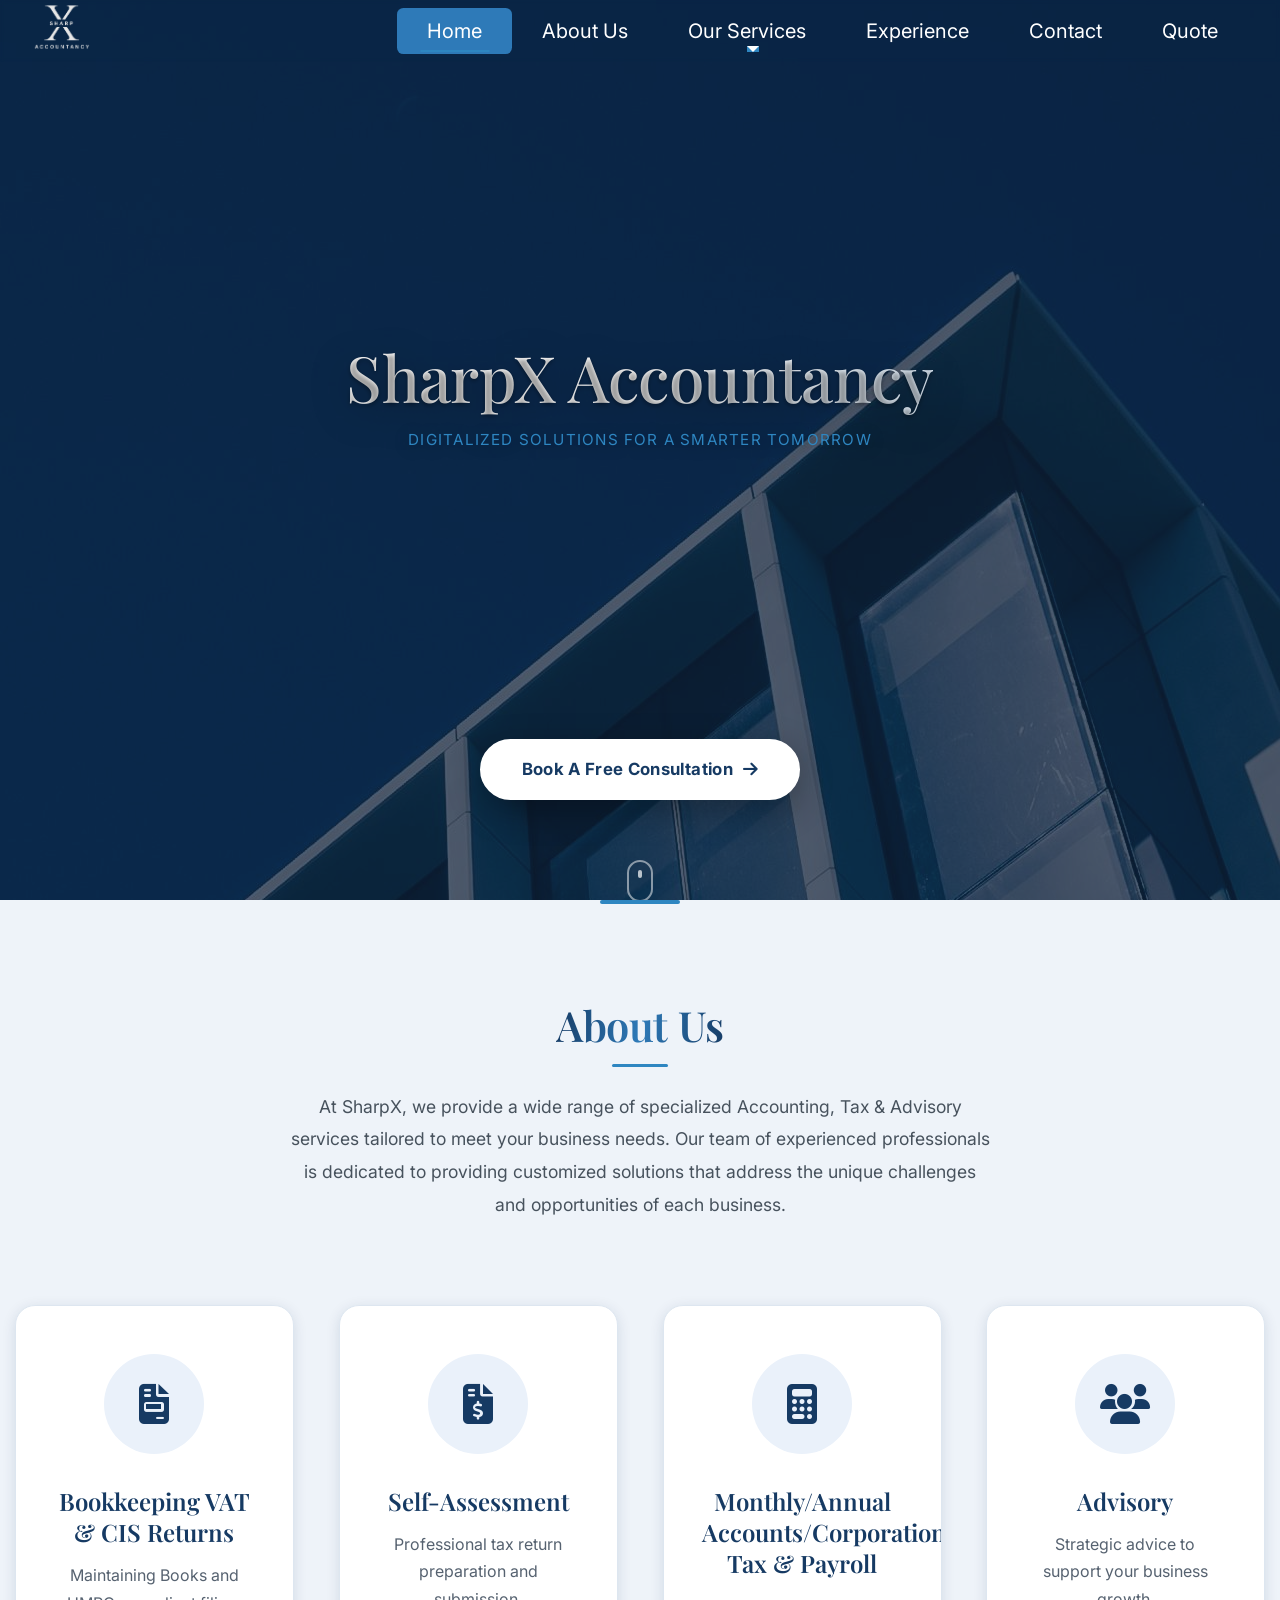
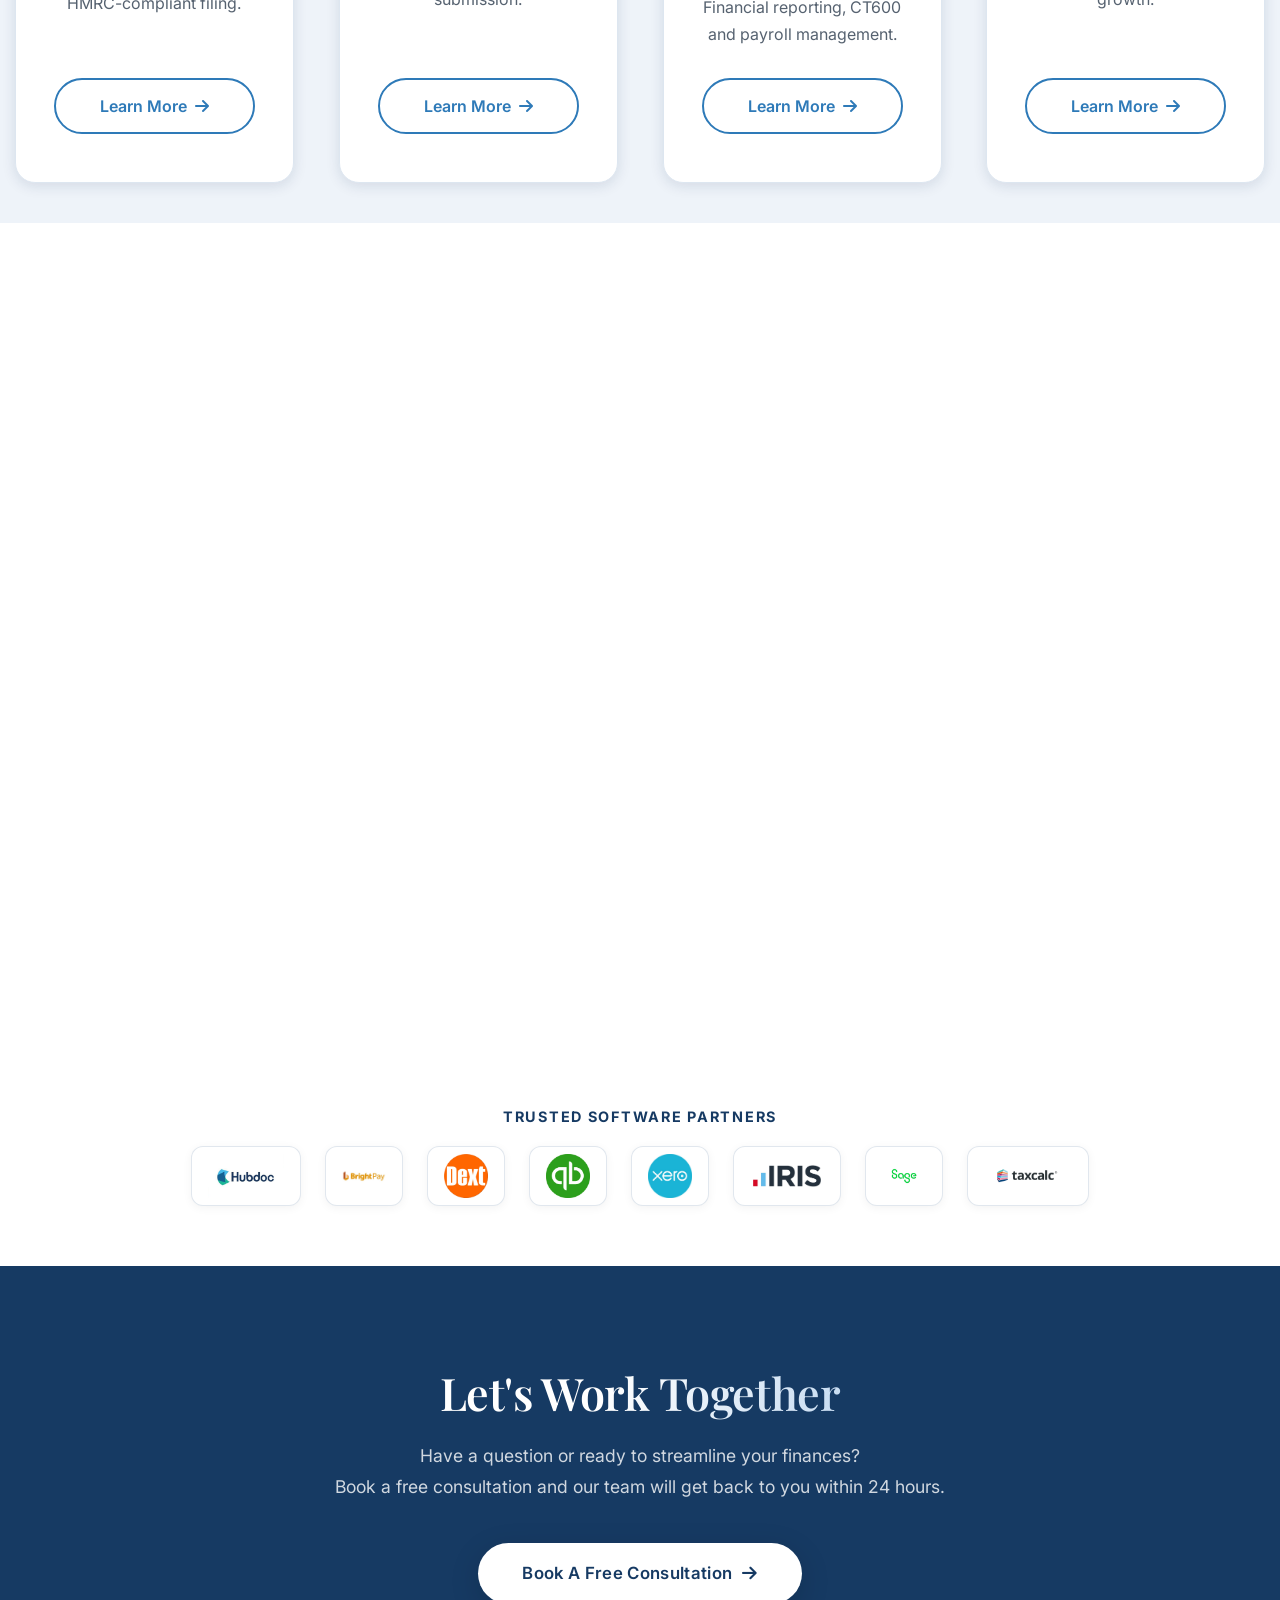
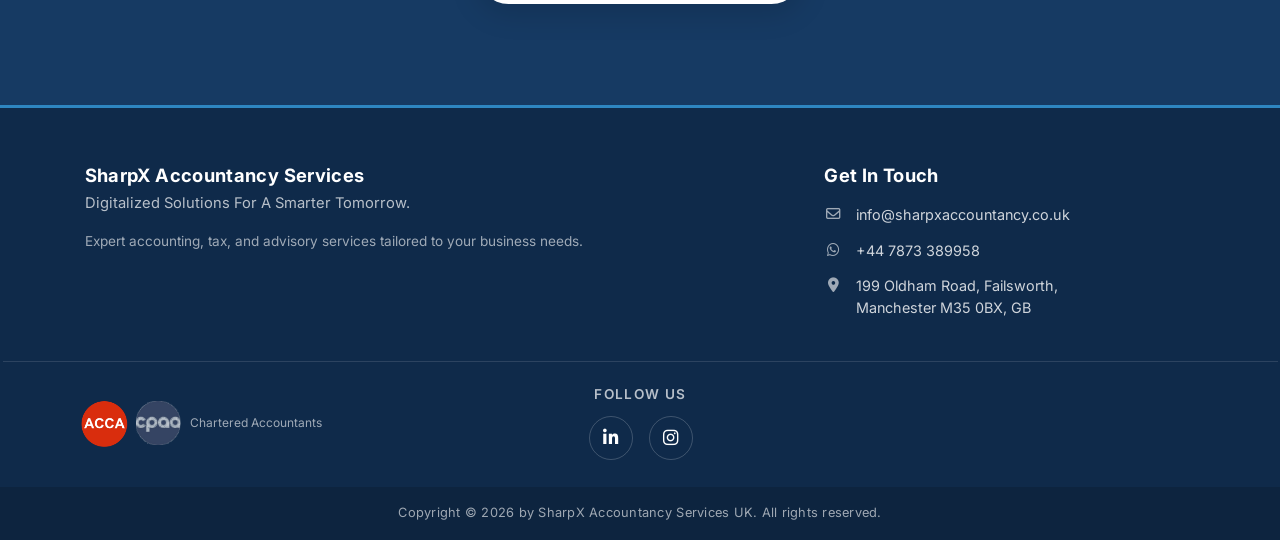
==== commit 30d055d7: "edited the cpaa logo and copyright section. CPAA logo modifed and text added with it and copyright l" ====
--- a/index.html
+++ b/index.html
@@ -806,7 +806,7 @@
         width: auto;
         display: block;
       }
-      .footer-badge img:last-child {
+      .footer-badge img:last-of-type {
         height: 44px;
       }
 
@@ -1532,6 +1532,8 @@
                 src="img/CPAA.png"
                 alt="CPAA - Certified Public Accountants Association"
               />
+              <span style="font-size: 0.75rem; color: rgba(255, 255, 255, 0.6); margin-left: 8px"
+                >Chartered Accountants</span>
             </div>
             <div class="footer-follow">
               <h6>Follow Us</h6>
@@ -1560,7 +1562,7 @@
 
       <div class="footer-bottom">
         <p>
-          Copyright &copy; 2035 by SharpX Accountancy Services. All rights
+          Copyright &copy; 2026 by SharpX Accountancy Services UK. All rights
           reserved.
         </p>
       </div>
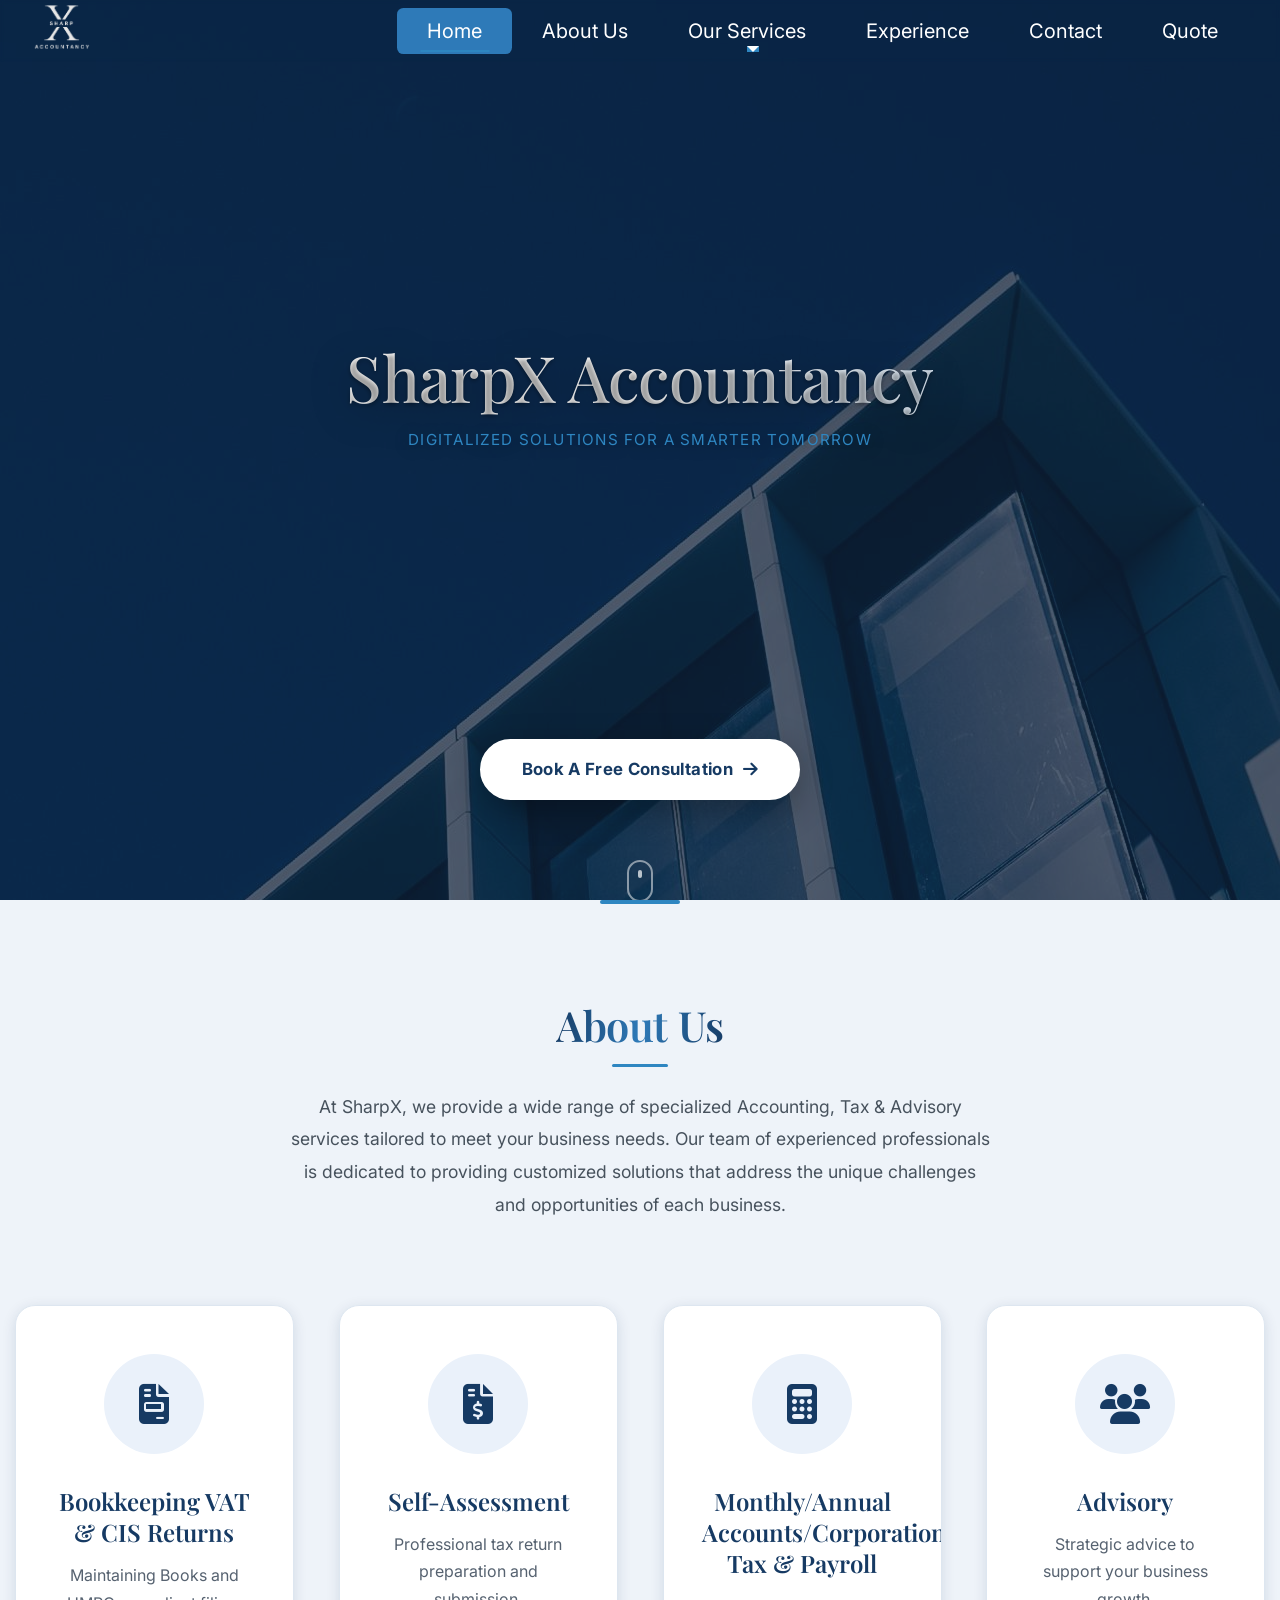
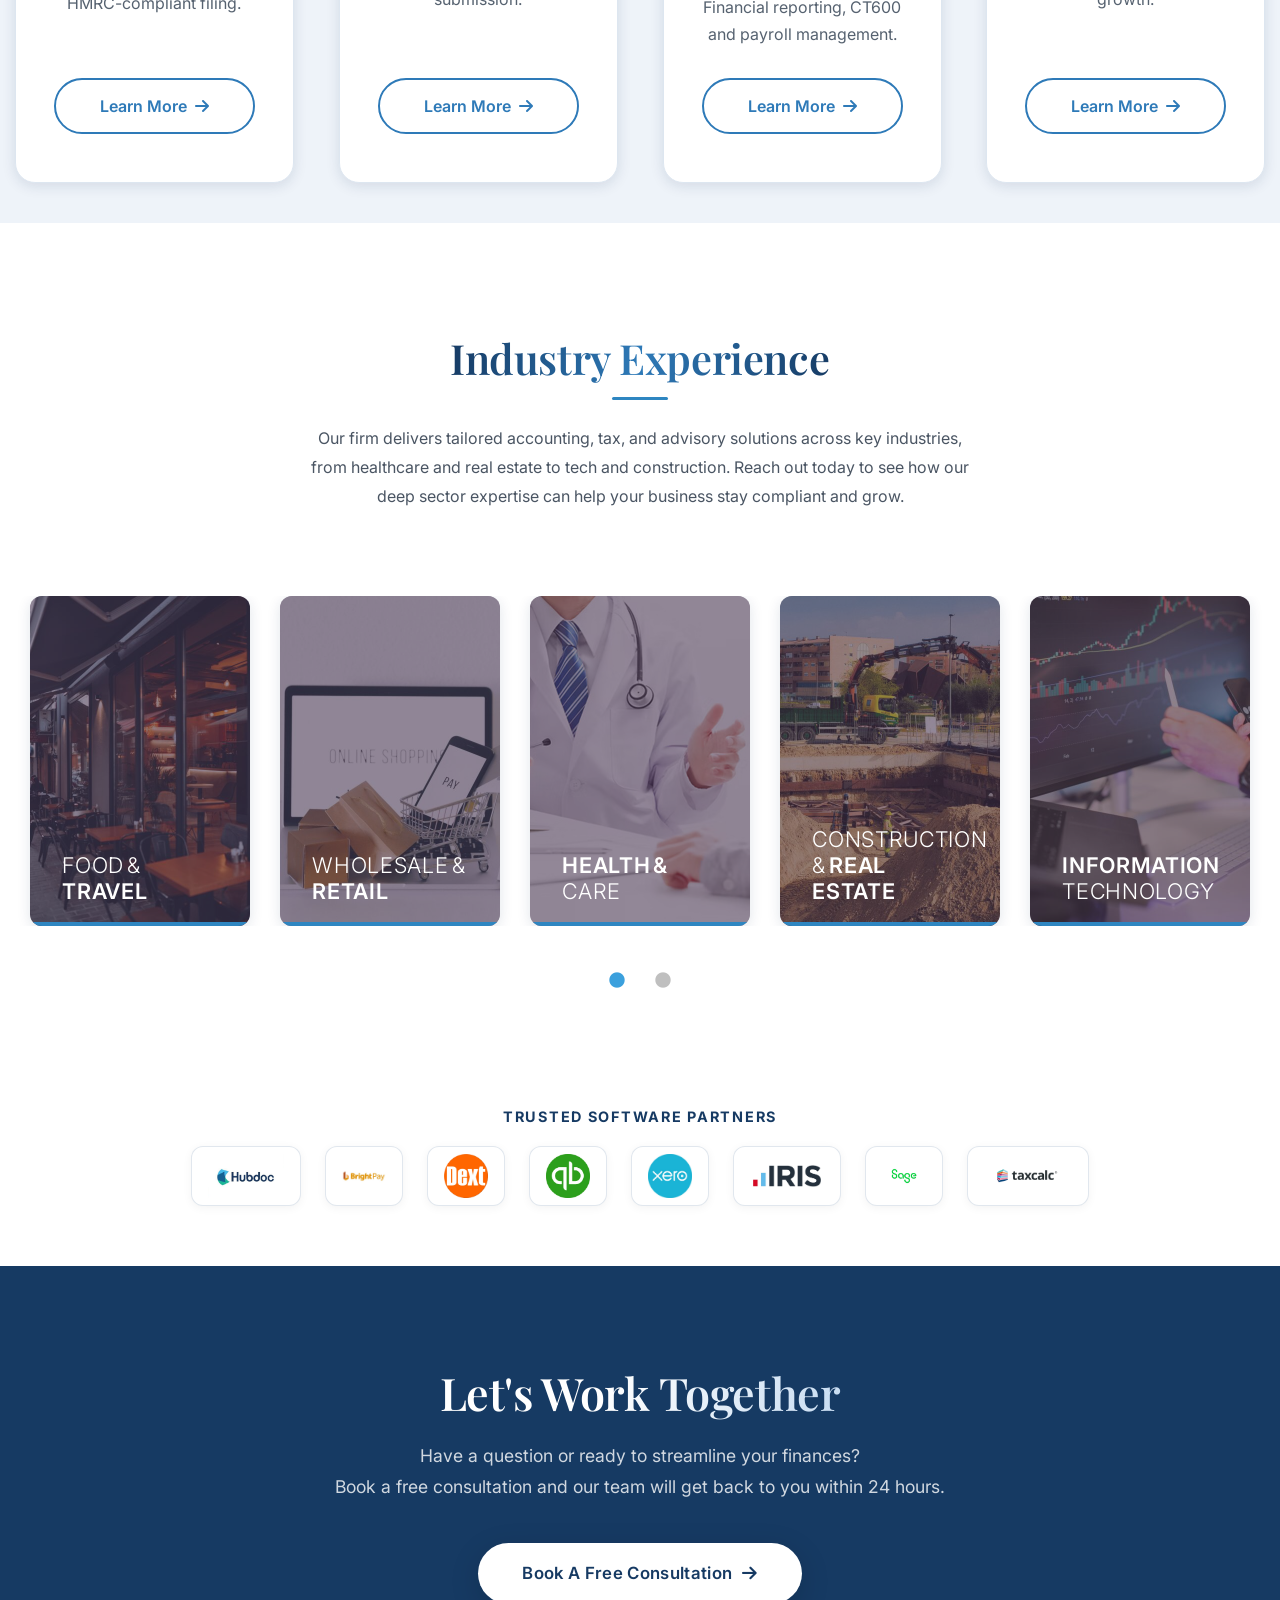
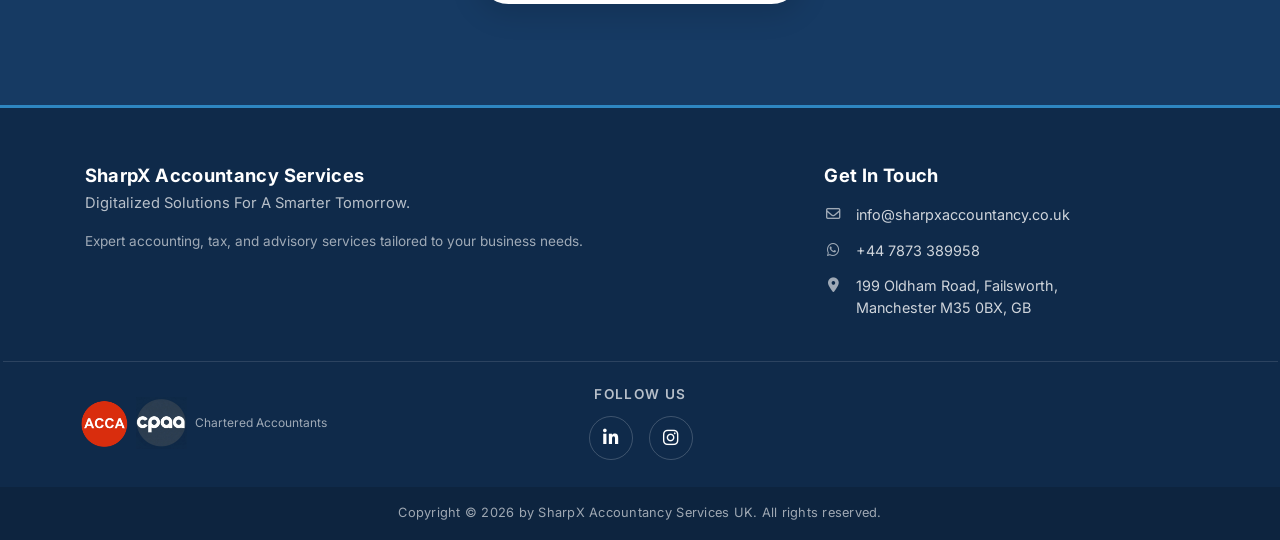
==== commit 4ac4005b: "CPAA Logo Modification the previous logo was blur so changed it to a more cleaner version" ====
--- a/index.html
+++ b/index.html
@@ -807,7 +807,7 @@
         display: block;
       }
       .footer-badge img:last-of-type {
-        height: 44px;
+        height: 52px;
       }
 
       .footer-contact h5 {
@@ -1529,7 +1529,7 @@
                 alt="ACCA - Association of Chartered Certified Accountants"
               />
               <img
-                src="img/CPAA.png"
+                src="img/CPAAA.jpg"
                 alt="CPAA - Certified Public Accountants Association"
               />
               <span style="font-size: 0.75rem; color: rgba(255, 255, 255, 0.6); margin-left: 8px"
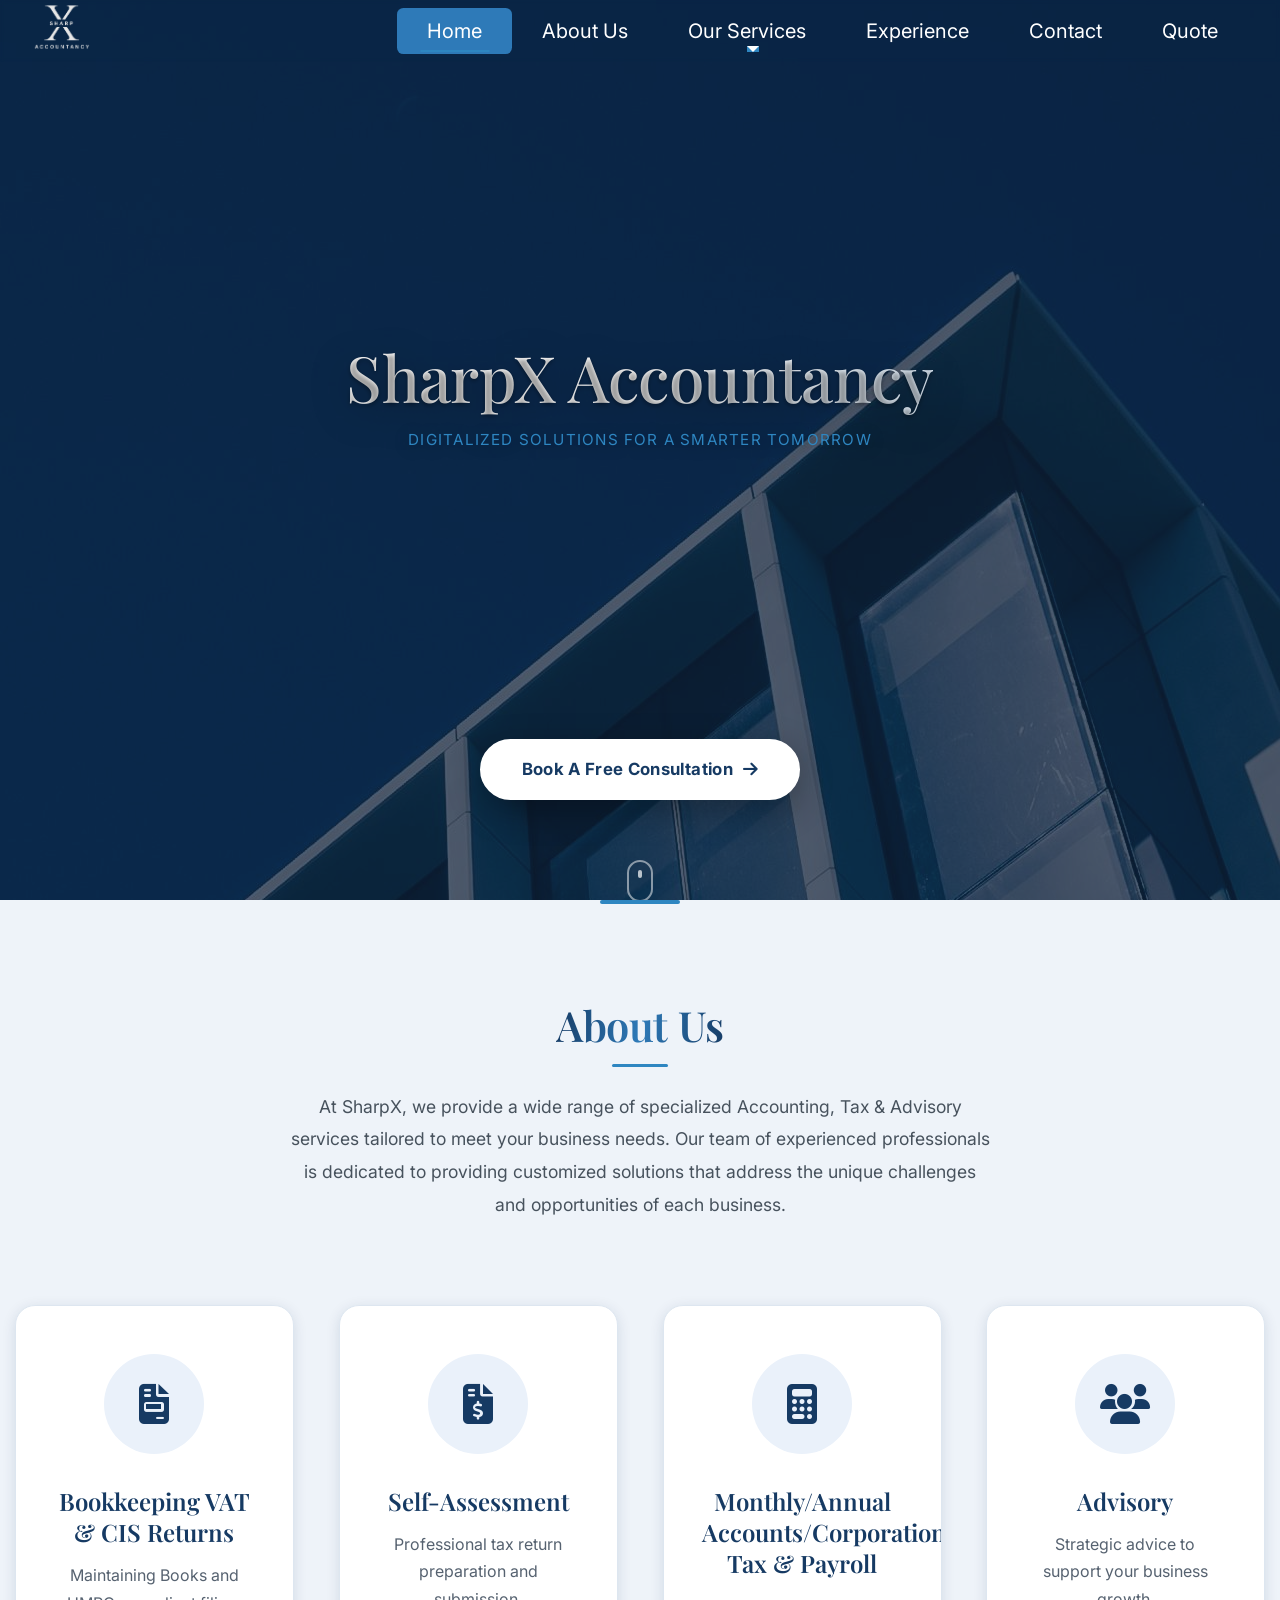
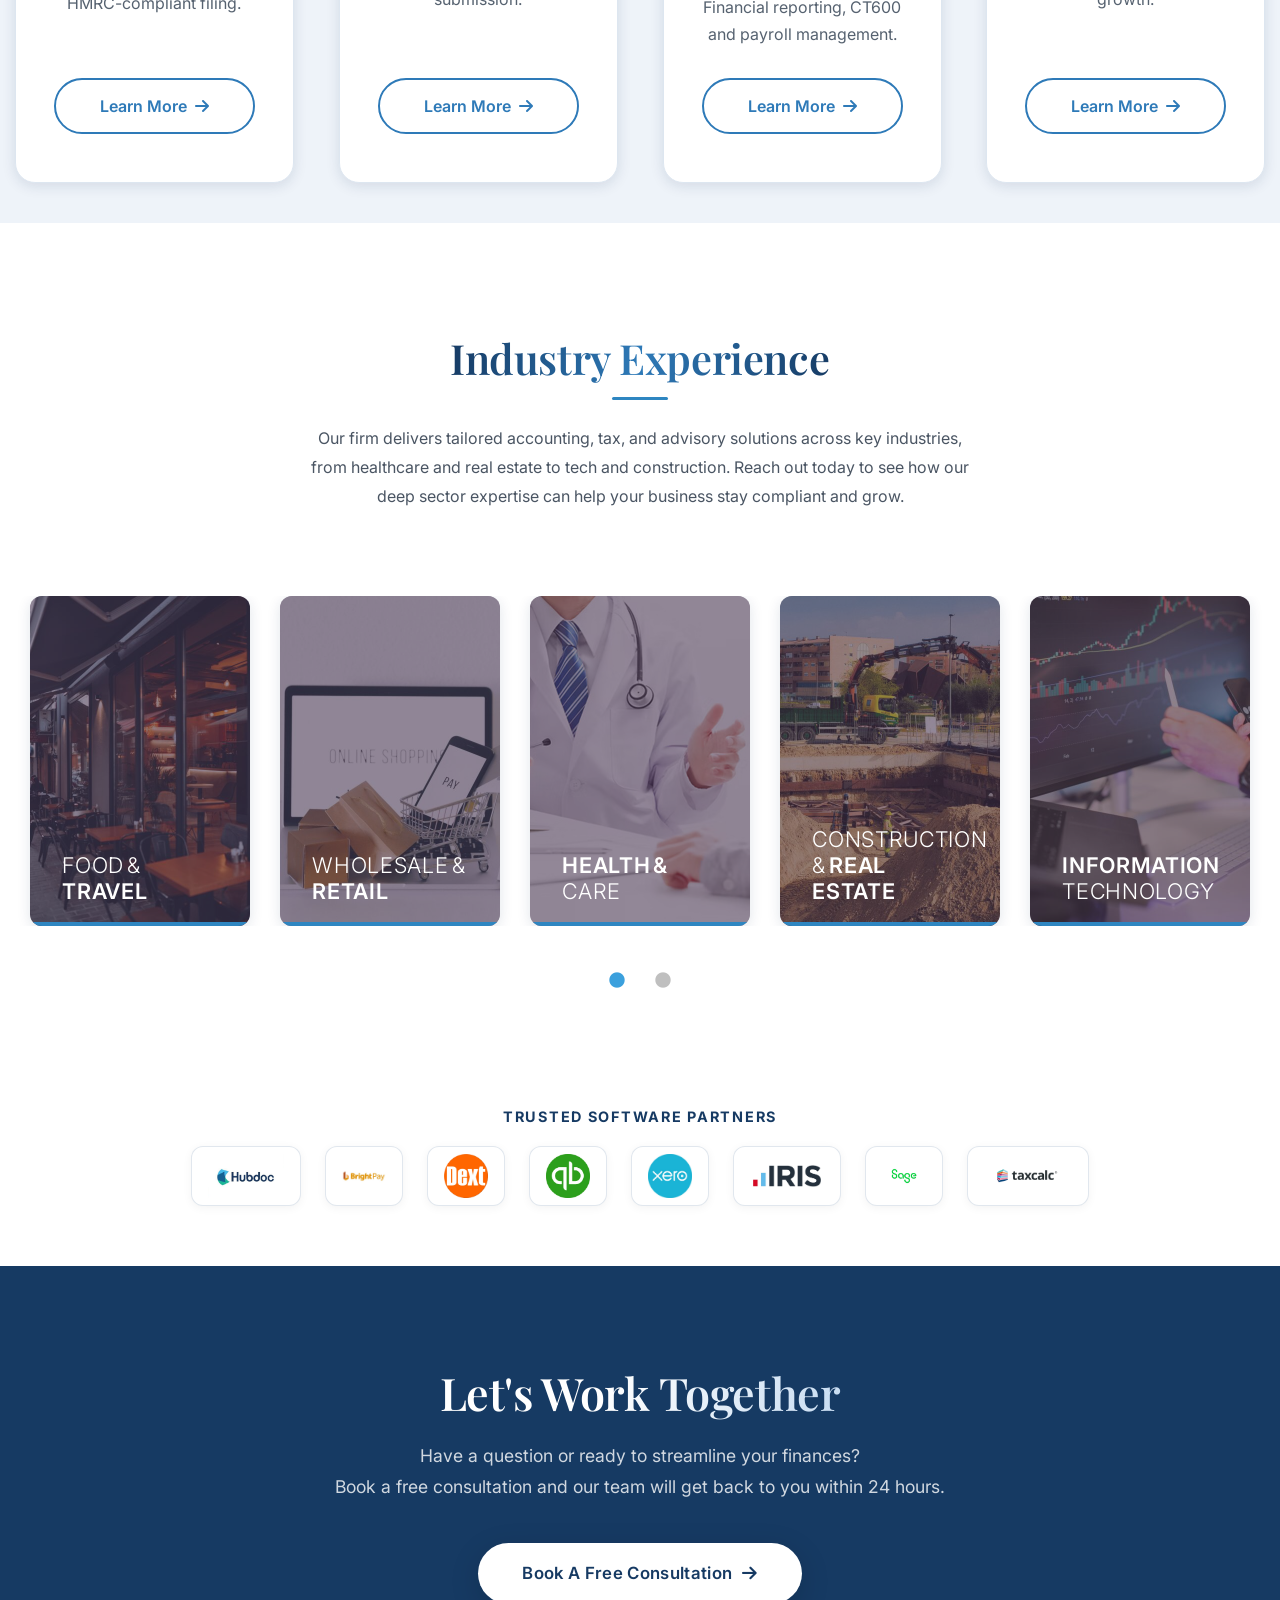
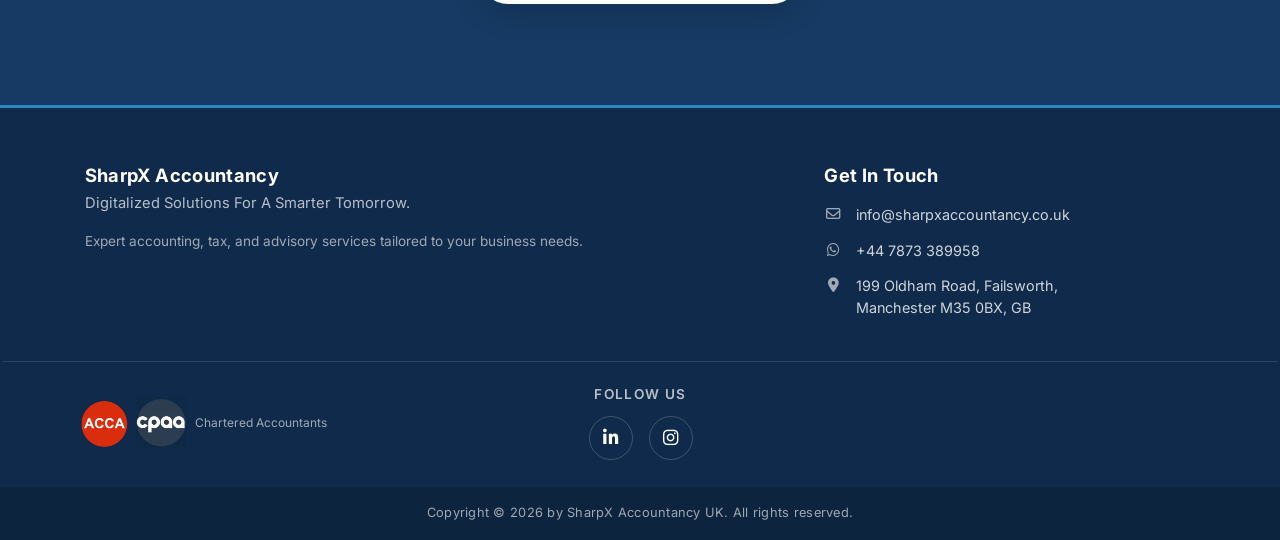
==== commit 692977a0: "removed Services from name removed from all webpages" ====
--- a/index.html
+++ b/index.html
@@ -1480,7 +1480,7 @@
         <div class="row justify-content-center">
           <div class="col-11 col-md-5 col-lg-5 mb-4 mb-md-0 mx-auto text-left">
             <div class="footer-brand">
-              <h5>SharpX Accountancy Services</h5>
+              <h5>SharpX Accountancy</h5>
               <p class="tagline">
                 Digitalized Solutions For A Smarter Tomorrow.
               </p>
@@ -1562,7 +1562,7 @@
 
       <div class="footer-bottom">
         <p>
-          Copyright &copy; 2026 by SharpX Accountancy Services UK. All rights
+          Copyright &copy; 2026 by SharpX Accountancy UK. All rights
           reserved.
         </p>
       </div>
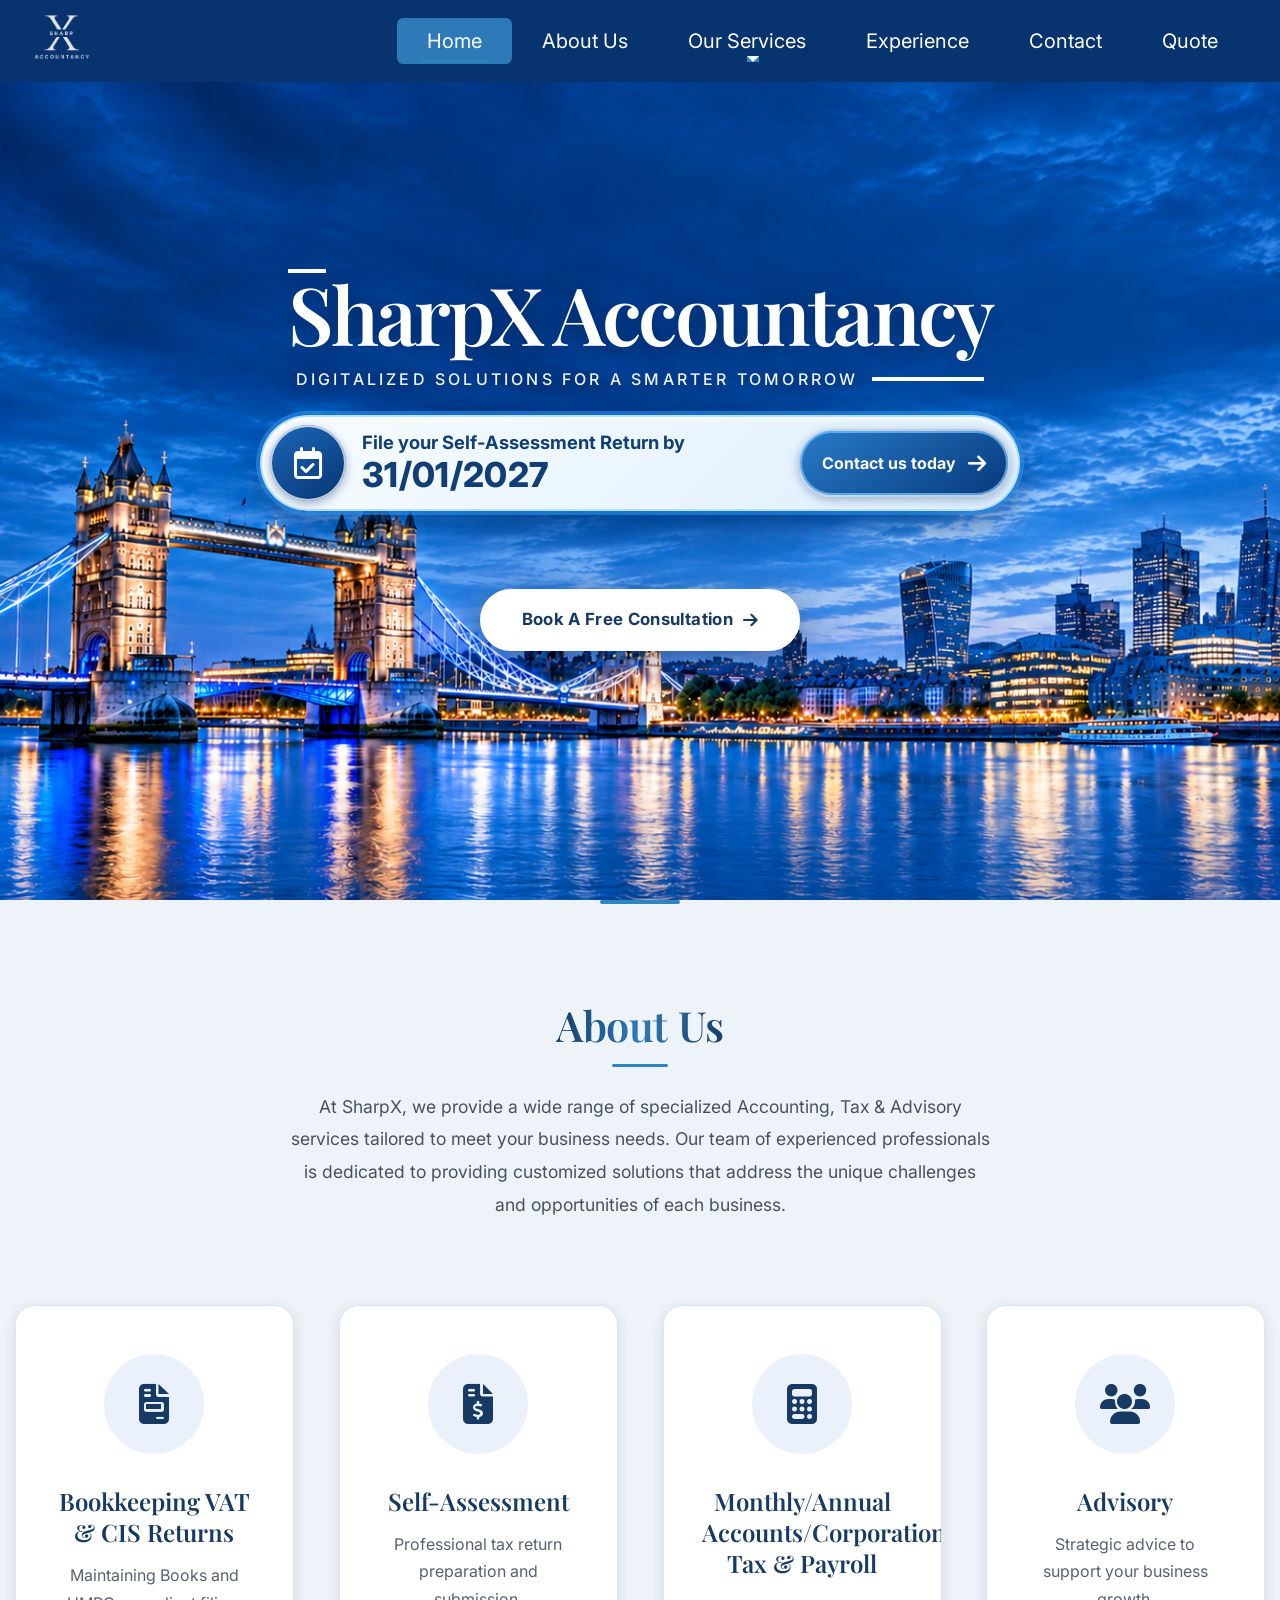
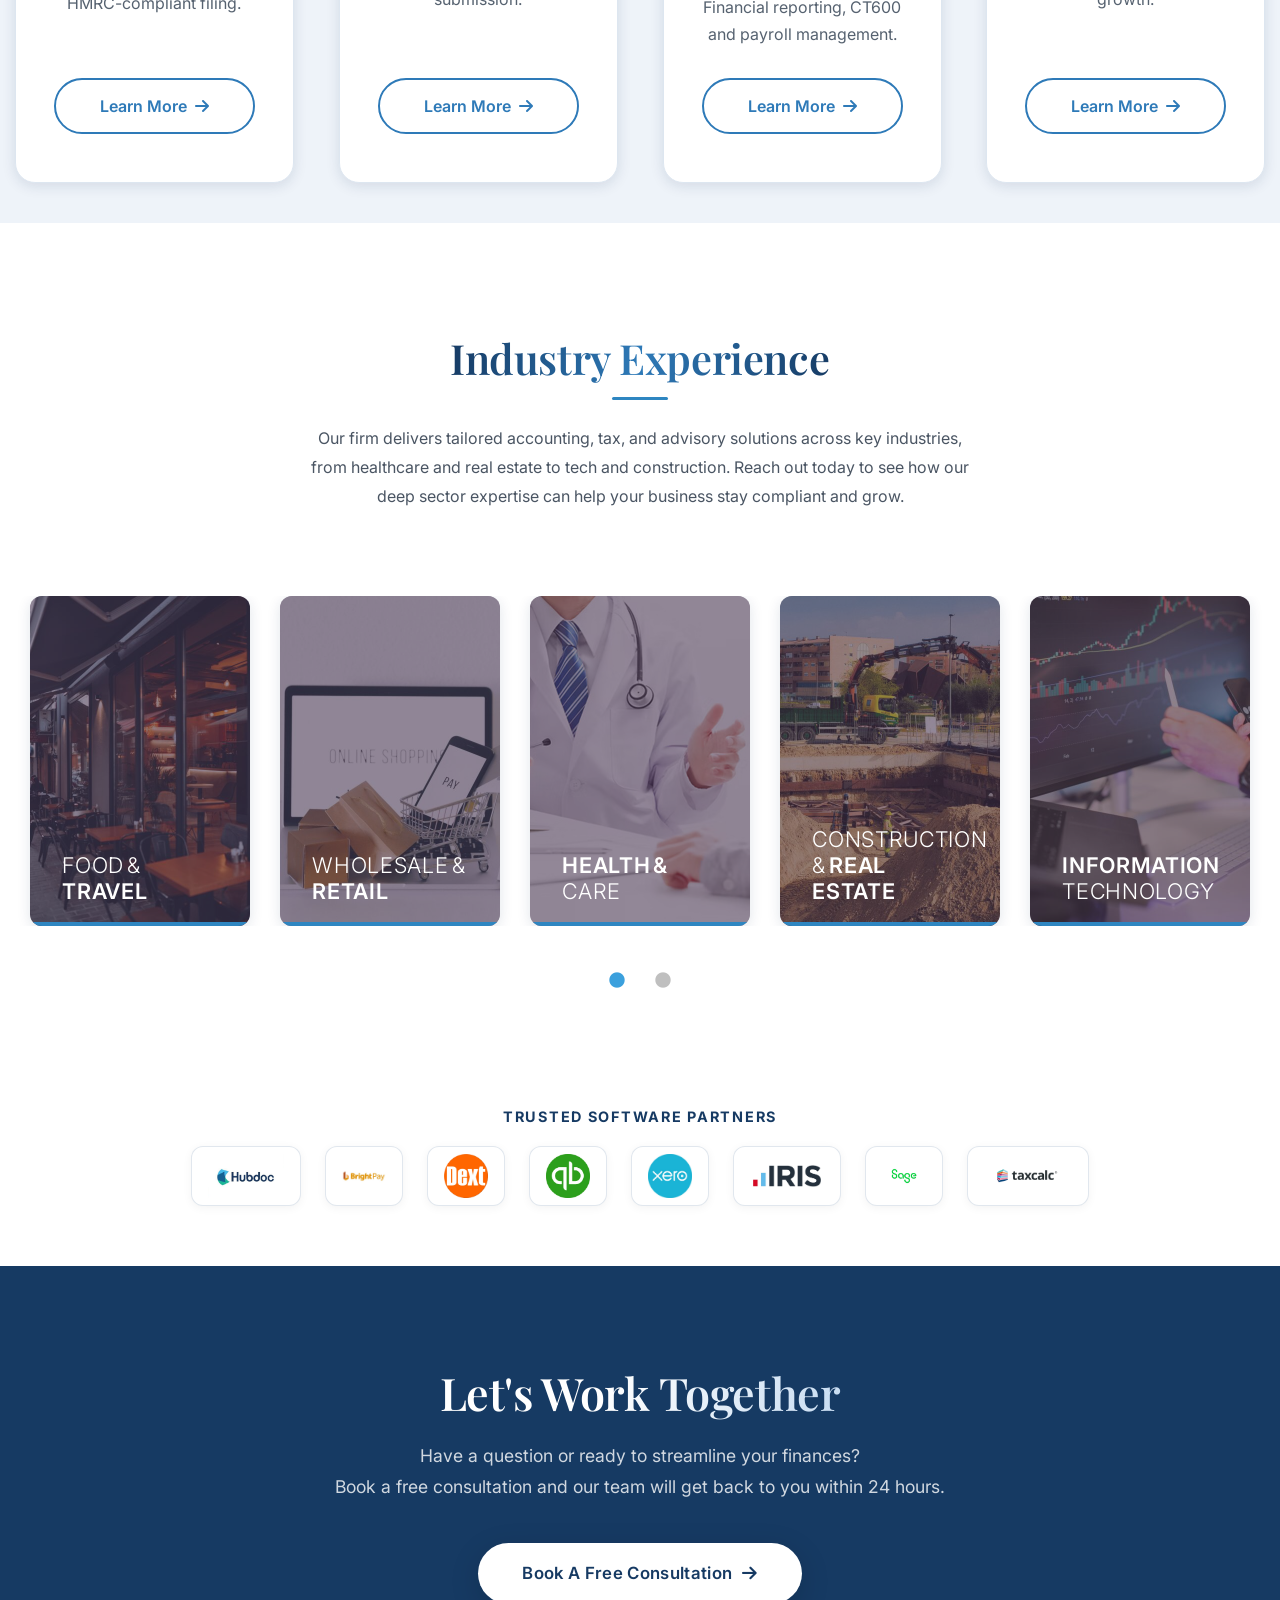
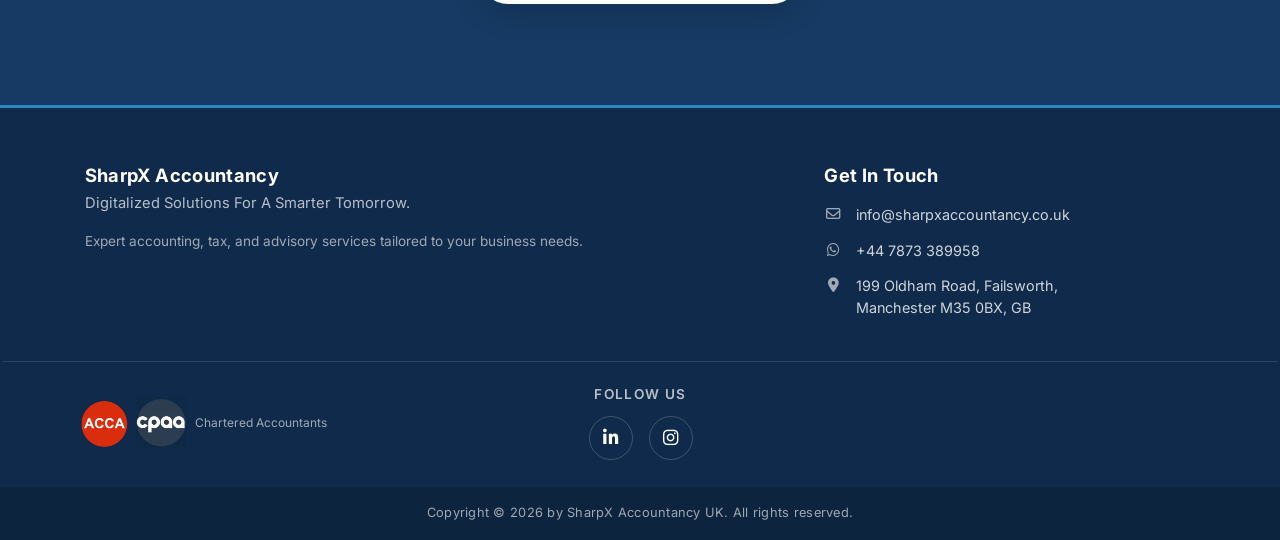
==== commit 2758d7d2: "Updated the home page image updated the image and made the design responsive for the new image. Also" ====
--- a/index.html
+++ b/index.html
@@ -147,13 +147,15 @@
       #infinite {
         position: relative;
         overflow: hidden;
+        height: 100vh;
+        height: 100svh;
+        min-height: 520px;
+        background-size: cover;
+        background-position: center center;
+        background-color: #07346f;
       }
       #infinite::before {
-        content: "";
-        position: absolute;
-        inset: 0;
-        background: rgba(14, 34, 60, 0.72);
-        z-index: 1;
+        display: none;
       }
       #infinite > * {
         position: relative;
@@ -171,9 +173,10 @@
         right: 0 !important;
         width: 100%;
         z-index: 1050 !important;
-        background: rgba(15, 42, 74, 0.12);
-        backdrop-filter: blur(2px);
-        -webkit-backdrop-filter: blur(2px);
+        min-height: 82px;
+        background: #07346f;
+        backdrop-filter: none;
+        -webkit-backdrop-filter: none;
         transition:
           background 0.35s ease,
           box-shadow 0.35s ease,
@@ -318,6 +321,59 @@
 
       /* Hero Text */
       .tm-hero-text-container-inner {
+        display: block;
+        width: min(100% - 32px, 1100px);
+        margin: 0 auto;
+        margin-bottom: 0px;
+        transform: translateY(22px);
+      }
+      .hero-brand-lockup {
+        margin: 0 auto;
+        color: #ffffff;
+        text-align: center;
+        animation: slideDown 0.9s ease both;
+      }
+      .hero-brand-name {
+        position: relative;
+        display: inline-block;
+        margin: 0;
+        font-family: var(--sx-font-serif);
+        font-size: clamp(2.5rem, 7vw, 5rem);
+        font-weight: 600;
+        line-height: 1.05;
+        letter-spacing: -0.035em;
+        color: #ffffff;
+        text-shadow: 0 3px 18px rgba(0, 20, 55, 0.35);
+      }
+      .hero-brand-name::before {
+        position: absolute;
+        top: -0.03em;
+        left: 0;
+        width: 0.48em;
+        height: 4px;
+        background: #ffffff;
+        content: "";
+      }
+      .hero-brand-tagline {
+        display: flex;
+        align-items: center;
+        justify-content: center;
+        gap: 14px;
+        margin: 12px auto 0;
+        color: rgba(255, 255, 255, 0.94);
+        font-size: clamp(0.65rem, 1.55vw, 1rem);
+        font-weight: 500;
+        letter-spacing: 0.2em;
+        line-height: 1.5;
+        text-transform: uppercase;
+        text-shadow: 0 2px 12px rgba(0, 20, 55, 0.4);
+      }
+      .hero-brand-tagline::after {
+        width: clamp(42px, 9vw, 112px);
+        height: 4px;
+        flex: 0 0 auto;
+        background: #ffffff;
+        content: "";
       }
       .tm-hero-title {
         font-family: var(--sx-font-serif) !important;
@@ -366,6 +422,18 @@
         animation: slideDown 0.9s ease both;
         animation-delay: 0.3s;
       }
+      #infinite .tm-intro-next {
+        bottom: clamp(32px, 8vh, 76px);
+        left: 0;
+        right: 0;
+        margin: 0 !important;
+      }
+      #infinite .hero-particles {
+        display: none;
+      }
+      #infinite .scroll-indicator {
+        display: none;
+      }
       .hero-cta:hover {
         background: var(--sx-blue-navy);
         color: #ffffff;
@@ -381,6 +449,207 @@
       }
       .hero-cta:hover i {
         transform: translateX(4px);
+      }
+
+      .hero-deadline-banner {
+        display: flex;
+        align-items: center;
+        width: min(100%, 760px);
+        min-height: 92px;
+        margin: 24px auto 0;
+        padding: 8px;
+        border: 2px solid rgba(178, 224, 255, 0.95);
+        border-radius: 50px;
+        background: linear-gradient(135deg, #f8fcff 0%, #dceeff 100%);
+        box-shadow: 0 0 0 4px rgba(40, 142, 236, 0.62),
+          0 12px 34px rgba(0, 14, 48, 0.4),
+          inset 0 2px 5px rgba(255, 255, 255, 0.95);
+        color: #123e76;
+        text-decoration: none;
+        transition: transform 0.25s ease, box-shadow 0.25s ease;
+      }
+      .hero-deadline-banner:hover,
+      .hero-deadline-banner:focus-visible {
+        color: #123e76;
+        text-decoration: none;
+        transform: translateY(-3px);
+        box-shadow: 0 0 0 4px rgba(75, 180, 255, 0.82),
+          0 16px 40px rgba(0, 14, 48, 0.5),
+          inset 0 2px 5px rgba(255, 255, 255, 0.95);
+      }
+      .hero-deadline-icon {
+        display: grid;
+        flex: 0 0 76px;
+        width: 76px;
+        height: 76px;
+        place-items: center;
+        border-radius: 50%;
+        background: linear-gradient(145deg, #1d67b9, #063572);
+        color: #ffffff;
+        box-shadow: inset 0 0 0 2px rgba(255, 255, 255, 0.72),
+          0 3px 10px rgba(8, 39, 90, 0.35);
+        font-size: 2rem;
+      }
+      .hero-deadline-copy {
+        display: flex;
+        flex: 1 1 auto;
+        flex-direction: column;
+        align-items: flex-start;
+        padding: 0 16px;
+        line-height: 1.08;
+      }
+      .hero-deadline-copy span {
+        font-size: clamp(0.8rem, 2vw, 1.15rem);
+        font-weight: 700;
+      }
+      .hero-deadline-copy strong {
+        margin-top: 3px;
+        font-size: clamp(1.35rem, 3.5vw, 2.15rem);
+        font-weight: 800;
+        letter-spacing: 0.01em;
+      }
+      .hero-contact-link {
+        display: inline-flex;
+        flex: 0 0 auto;
+        align-items: center;
+        justify-content: center;
+        gap: 12px;
+        min-height: 68px;
+        padding: 0 22px;
+        border: 2px solid rgba(255, 255, 255, 0.72);
+        border-radius: 40px;
+        background: linear-gradient(145deg, #287bc9, #073a7b);
+        color: #ffffff;
+        font-size: clamp(0.76rem, 1.6vw, 1rem);
+        font-weight: 700;
+        white-space: nowrap;
+        box-shadow: inset 0 0 0 2px rgba(117, 196, 255, 0.72),
+          0 3px 10px rgba(8, 39, 90, 0.3);
+      }
+      .hero-deadline-banner:hover .hero-contact-link,
+      .hero-deadline-banner:focus-visible .hero-contact-link {
+        color: #ffffff;
+      }
+      .hero-contact-link i {
+        font-size: 1.3em;
+      }
+      .hero-consultation-wrap {
+        display: flex;
+        justify-content: center;
+        width: 100%;
+        margin-top: 100px;
+        margin-bottom: 0px;
+      }
+      @media (max-width: 560px) {
+        /* Keep the hero artwork centered on phones while fitting the title. */
+        #infinite {
+          height: max(100svh, 620px);
+          min-height: 620px;
+          background-size: cover;
+          background-position: 58% center;
+        }
+        .tm-hero-text-container-inner {
+          width: calc(100% - 28px);
+          transform: translateY(0);
+        }
+        .hero-brand-name {
+          font-size: clamp(2.25rem, 10vw, 3.25rem);
+        }
+        .hero-brand-tagline {
+          gap: 8px;
+          margin-top: 8px;
+          font-size: clamp(0.52rem, 2.45vw, 0.72rem);
+          letter-spacing: 0.12em;
+          line-height: 1.55;
+        }
+        .hero-brand-tagline::after {
+          width: 34px;
+          height: 3px;
+        }
+        .tm-hero-title {
+          max-width: 100%;
+          font-size: clamp(1.8rem, 9vw, 2.5rem) !important;
+          line-height: 1.1;
+          letter-spacing: -0.02em;
+          overflow-wrap: anywhere;
+        }
+        .tm-hero-subtitle {
+          max-width: 100%;
+          font-size: clamp(0.62rem, 2.8vw, 0.76rem) !important;
+          letter-spacing: 0.04em;
+          line-height: 1.4;
+          padding: 0 4px;
+        }
+        .hero-deadline-banner {
+          min-height: 74px;
+          margin-top: clamp(20px, 5vw, 28px);
+          padding: 4px;
+          border-radius: 38px;
+        }
+        .hero-consultation-wrap {
+          margin-top: clamp(48px, 8svh, 72px);
+        }
+        .hero-deadline-icon {
+          flex-basis: 56px;
+          width: 56px;
+          height: 56px;
+          font-size: 1.45rem;
+        }
+        .hero-deadline-copy {
+          padding: 0 8px;
+        }
+        .hero-contact-link {
+          min-height: 54px;
+          gap: 6px;
+          padding: 0 10px;
+          border-width: 1px;
+        }
+        .hero-cta {
+          width: min(100%, 350px);
+          padding: 13px 18px;
+        }
+      }
+
+      @media (max-width: 380px) {
+        .tm-hero-text-container-inner {
+          width: calc(100% - 20px);
+        }
+        .hero-brand-name {
+          font-size: clamp(2rem, 9vw, 2.4rem);
+          letter-spacing: -0.04em;
+        }
+        .hero-brand-tagline {
+          gap: 6px;
+          font-size: 0.5rem;
+          letter-spacing: 0.1em;
+        }
+        .hero-brand-tagline::after {
+          width: 24px;
+        }
+        .hero-deadline-banner {
+          width: 100%;
+        }
+        .hero-deadline-icon {
+          flex-basis: 46px;
+          width: 46px;
+          height: 46px;
+          font-size: 1.2rem;
+        }
+        .hero-deadline-copy {
+          padding: 0 5px;
+        }
+        .hero-deadline-copy span {
+          font-size: 0.68rem;
+        }
+        .hero-deadline-copy strong {
+          font-size: 1.15rem;
+        }
+        .hero-contact-link {
+          min-height: 46px;
+          gap: 4px;
+          padding: 0 7px;
+          font-size: 0.67rem;
+        }
       }
 
       /* Scroll indicator */
@@ -1226,24 +1495,32 @@
 
       <div class="text-center tm-hero-text-container">
         <div class="tm-hero-text-container-inner">
-          <h2 class="tm-hero-title">SharpX Accountancy</h2>
-          <p class="tm-hero-subtitle">
-            Digitalized Solutions For A Smarter Tomorrow
-          </p>
-        </div>
-        <div
-          class="tm-next tm-intro-next text-center"
-          style="
-            display: flex;
-            justify-content: center;
-            width: 100%;
-            margin-top: 20px;
-          "
-        >
-          <a href="contactForm.html" class="hero-cta">
-            Book A Free Consultation <i class="fas fa-arrow-right"></i>
+          <div class="hero-brand-lockup" aria-label="SharpX Accountancy. Digitalized solutions for a smarter tomorrow.">
+            <h1 class="hero-brand-name">SharpX Accountancy</h1>
+            <p class="hero-brand-tagline">Digitalized solutions for a smarter tomorrow</p>
+          </div>
+          <a
+            class="hero-deadline-banner"
+            href="Forms.html?tab=selfassessment"
+            aria-label="File your return by 31 January 2027. Contact us today to start your self-assessment."
+          >
+            <span class="hero-deadline-icon" aria-hidden="true">
+              <i class="far fa-calendar-check"></i>
+            </span>
+            <span class="hero-deadline-copy">
+              <span>File your Self-Assessment Return by</span>
+              <strong>31/01/2027</strong>
+            </span>
+            <span class="hero-contact-link">
+              Contact us today <i class="fas fa-arrow-right" aria-hidden="true"></i>
+            </span>
           </a>
         </div>
+          <div class="hero-consultation-wrap">
+            <a href="contactForm.html" class="hero-cta">
+              Book A Free Consultation <i class="fas fa-arrow-right"></i>
+            </a>
+          </div>
       </div>
 
       <!-- Scroll indicator -->
@@ -1663,18 +1940,6 @@
       })();
 
       $(function () {
-        // Hero Section - Background Parallax
-        background_image_parallax($(".tm-parallax"), 0.3, false);
-
-        // Handle window resize
-        window.addEventListener(
-          "resize",
-          function () {
-            background_image_parallax($(".tm-parallax"), 0.3, true);
-          },
-          true,
-        );
-
         // Detect window scroll and update navbar
         $(window).scroll(function (e) {
           if ($(document).scrollTop() > 120) {
@@ -1830,4 +2095,4 @@
       });
     </script>
   </body>
-</html>+</html>
--- a/css/tooplate-infinite-loop.css
+++ b/css/tooplate-infinite-loop.css
@@ -108,33 +108,33 @@
   filter: invert(28%) sepia(96%) saturate(5200%) hue-rotate(200deg) brightness(80%);
 }
 
-.tm-navbar.scroll .navbar-brand {
-  color: var(--sx-blue-primary, #2e7ab8);
-}
-
-/* Compact phones (including 320px-wide viewports): keep the Services submenu
-   inside the screen and wrap its longest label instead of overflowing. */
-@media (max-width: 360px) {
-  #tmNav .navbar-nav:has(.dropdown-menu.show) {
-    max-width: calc(100vw - 32px) !important;
-  }
-
-  #tmNav .dropdown-menu {
-    width: 100% !important;
-    /* Page-specific menus use a 10px negative side margin; reserve that
-       space here so the resulting box still stays inside the viewport. */
-    max-width: calc(100vw - 52px) !important;
-    margin-left: 0 !important;
-    margin-right: 0 !important;
-  }
-
-  #tmNav .nav-item.dropdown .dropdown-menu .dropdown-item {
-    white-space: normal !important;
-    line-height: 1.35;
-  }
-}
-
-.nav-item {
+.tm-navbar.scroll .navbar-brand {
+  color: var(--sx-blue-primary, #2e7ab8);
+}
+
+/* Compact phones (including 320px-wide viewports): keep the Services submenu
+   inside the screen and wrap its longest label instead of overflowing. */
+@media (max-width: 360px) {
+  #tmNav .navbar-nav:has(.dropdown-menu.show) {
+    max-width: calc(100vw - 32px) !important;
+  }
+
+  #tmNav .dropdown-menu {
+    width: 100% !important;
+    /* Page-specific menus use a 10px negative side margin; reserve that
+       space here so the resulting box still stays inside the viewport. */
+    max-width: calc(100vw - 52px) !important;
+    margin-left: 0 !important;
+    margin-right: 0 !important;
+  }
+
+  #tmNav .nav-item.dropdown .dropdown-menu .dropdown-item {
+    white-space: normal !important;
+    line-height: 1.35;
+  }
+}
+
+.nav-item {
   list-style: none;
 }
 
@@ -144,8 +144,8 @@
   border-radius: 0.4rem;
 }
 
-.tm-navbar.scroll .tm-nav-link {
-  color: var(--sx-blue-primary, #2e7ab8);
+.tm-navbar.scroll .tm-nav-link {
+  color: var(--sx-blue-primary, #2e7ab8);
 }
 
 .tm-navbar.scroll .tm-nav-link:hover,
@@ -155,7 +155,7 @@
 .tm-nav-link.active,
 .tm-nav-link.current {
   color: #FFF !important;
-  background-color: var(--sx-blue-primary, #2e7ab8) !important;
+  background-color: var(--sx-blue-primary, #2e7ab8) !important;
   border-radius: 0.4rem;
 }
 
@@ -182,7 +182,7 @@
 
 #infinite {
 	background-color: #222;
-  background-image: url(../img/2020.jpg);
+  background-image: url(../img/SharpX_Home_New.png);
   background-repeat: no-repeat;
   height: 100vh;
   min-height: 375px;
@@ -524,7 +524,7 @@
 .tm-btn-submit {
 	font-size: 0.9em;
 	color: #fff;
-        background-color: var(--sx-blue-primary, #2e7ab8);
+        background-color: var(--sx-blue-primary, #2e7ab8);
 	width: 50%;
 	margin-bottom: 60px;
 	box-shadow: inset 0 1px 0 rgba(255,255,255,0.3), inset 0 -2px 0 rgba(0,0,0,0.3);
@@ -583,12 +583,12 @@
   line-height: 1.9;
 }
 
-@media (min-width: 992px) {
+@media (min-width: 992px) {
   .tm-intro-text-container {
     padding-left: 0px;
   }
 
-  .navbar-expand-lg .navbar-nav .nav-link {
+  .navbar-expand-lg .navbar-nav .nav-link {
     padding-right: 30px;
     padding-left: 30px;
   }
@@ -623,7 +623,7 @@
   }
 }
 
-@media (max-width: 991px) {
+@media (max-width: 991px) {
   .navbar-nav {
     max-width: 200px;
     text-align: right;
@@ -841,7 +841,7 @@
         color: #fff;
       }
 
-      @media (max-width: 991px) {
+      @media (max-width: 991px) {
         .services {
           grid-template-columns: 1fr;
         }
@@ -859,7 +859,7 @@
     }
 
     /* Show dropdown on hover (desktop only) */
-    @media (min-width: 992px) {
+    @media (min-width: 992px) {
       .nav-item.dropdown:hover>.dropdown-menu {
         display: block;
         margin-top: 0;
@@ -884,7 +884,7 @@
     .tm-navbar.scroll .nav-item.dropdown .dropdown-toggle:focus,
     .tm-navbar.scroll .nav-item.dropdown .dropdown-toggle:active,
     .tm-navbar.scroll .nav-item.dropdown.show .dropdown-toggle {
-      color: var(--sx-blue-primary, #2e7ab8) !important;
+      color: var(--sx-blue-primary, #2e7ab8) !important;
       background-color: transparent;
     }
 
@@ -933,12 +933,12 @@
     }
 
     .tm-navbar.scroll .dropdown-menu .dropdown-item {
-      color: var(--sx-blue-primary, #2e7ab8);
+      color: var(--sx-blue-primary, #2e7ab8);
     }
 
     .tm-navbar.scroll .dropdown-menu .dropdown-item:hover,
     .tm-navbar.scroll .dropdown-menu .dropdown-item:focus {
-      background-color: var(--sx-blue-primary, #2e7ab8);
+      background-color: var(--sx-blue-primary, #2e7ab8);
       color: #ffffff;
     }
 
@@ -951,7 +951,7 @@
     }
 
     /* Mobile dropdown adjustments */
-    @media (max-width: 991px) {
+    @media (max-width: 991px) {
       .nav-item.dropdown .dropdown-menu {
         background-color: #f8f9fa;
         border: none;
@@ -968,7 +968,7 @@
       }
 
       .nav-item.dropdown .dropdown-menu .dropdown-item:hover {
-        background-color: var(--sx-blue-primary, #2e7ab8);
+        background-color: var(--sx-blue-primary, #2e7ab8);
         color: #ffffff;
         padding-left: 34px;
       }
@@ -980,4 +980,4 @@
       .nav-item.dropdown .dropdown-menu .dropdown-item i {
         color: rgba(112, 112, 112, 0.6);
       }
-    }
+    }
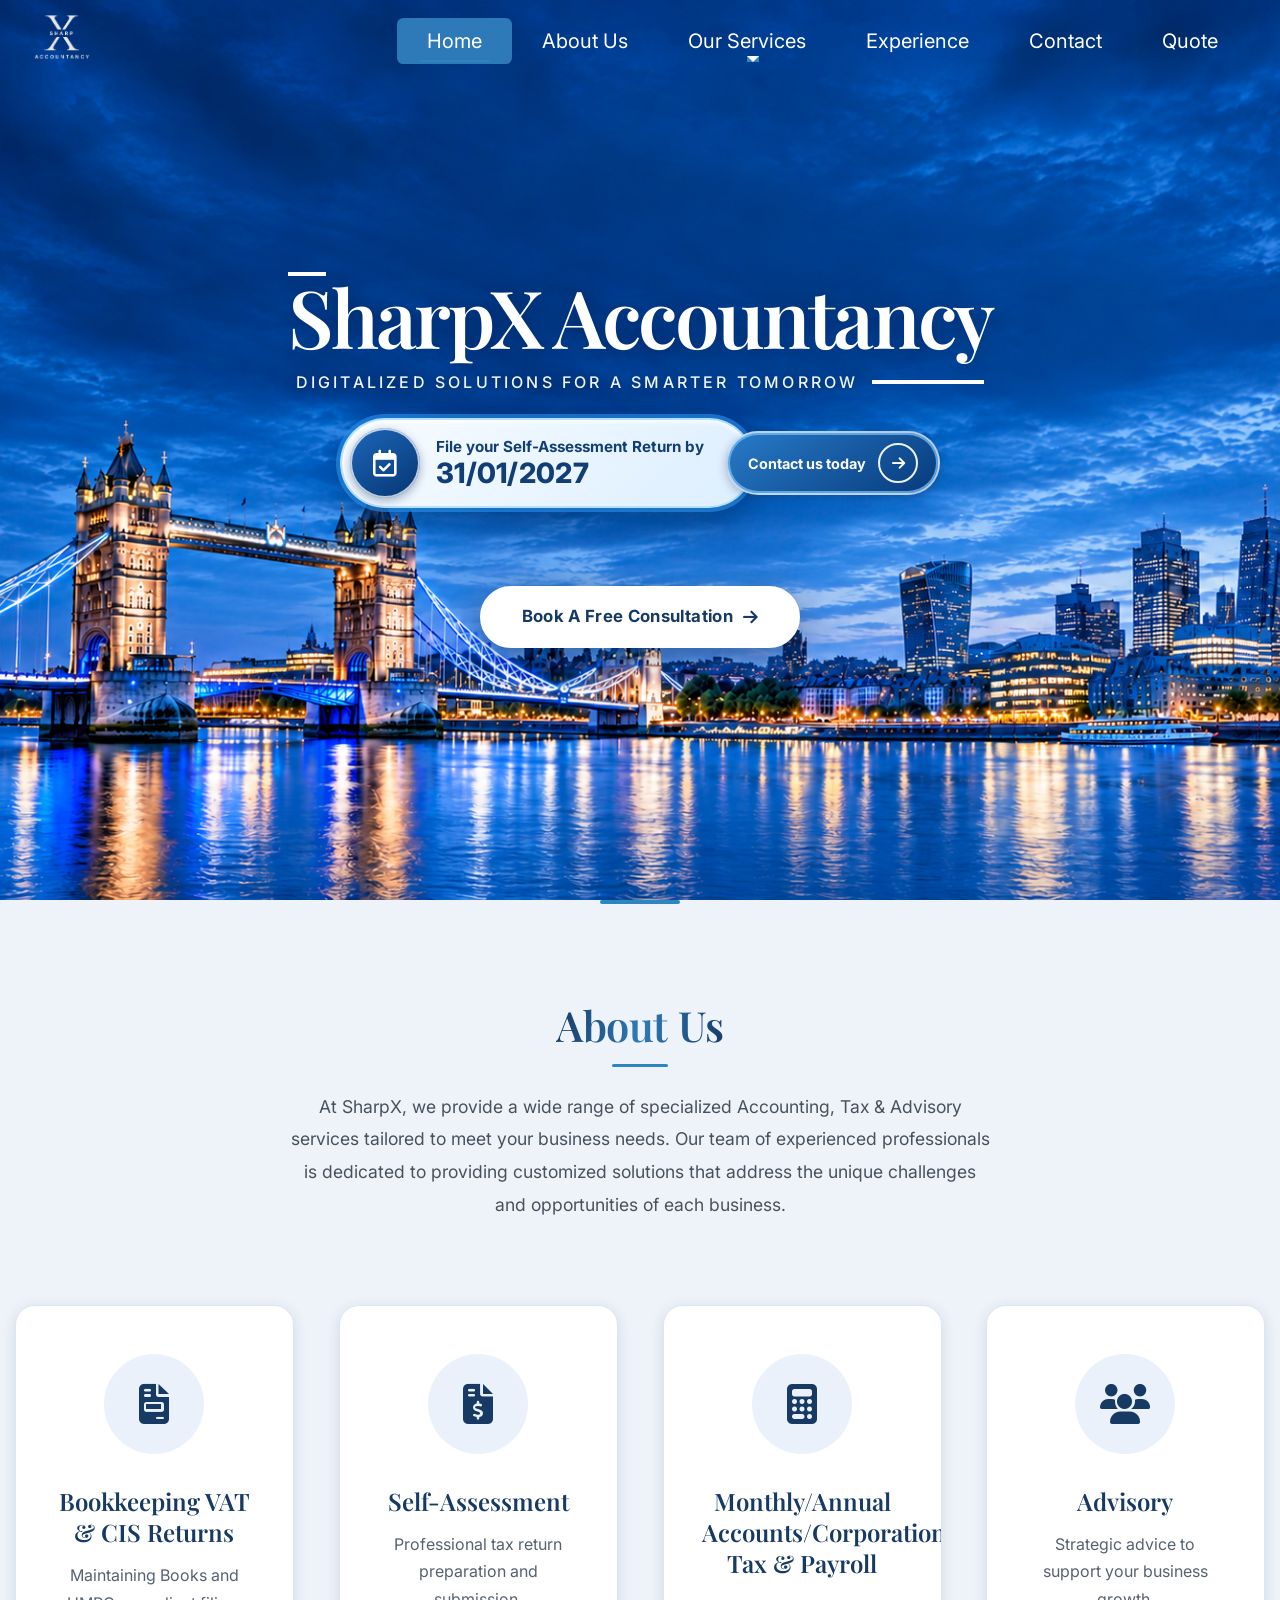
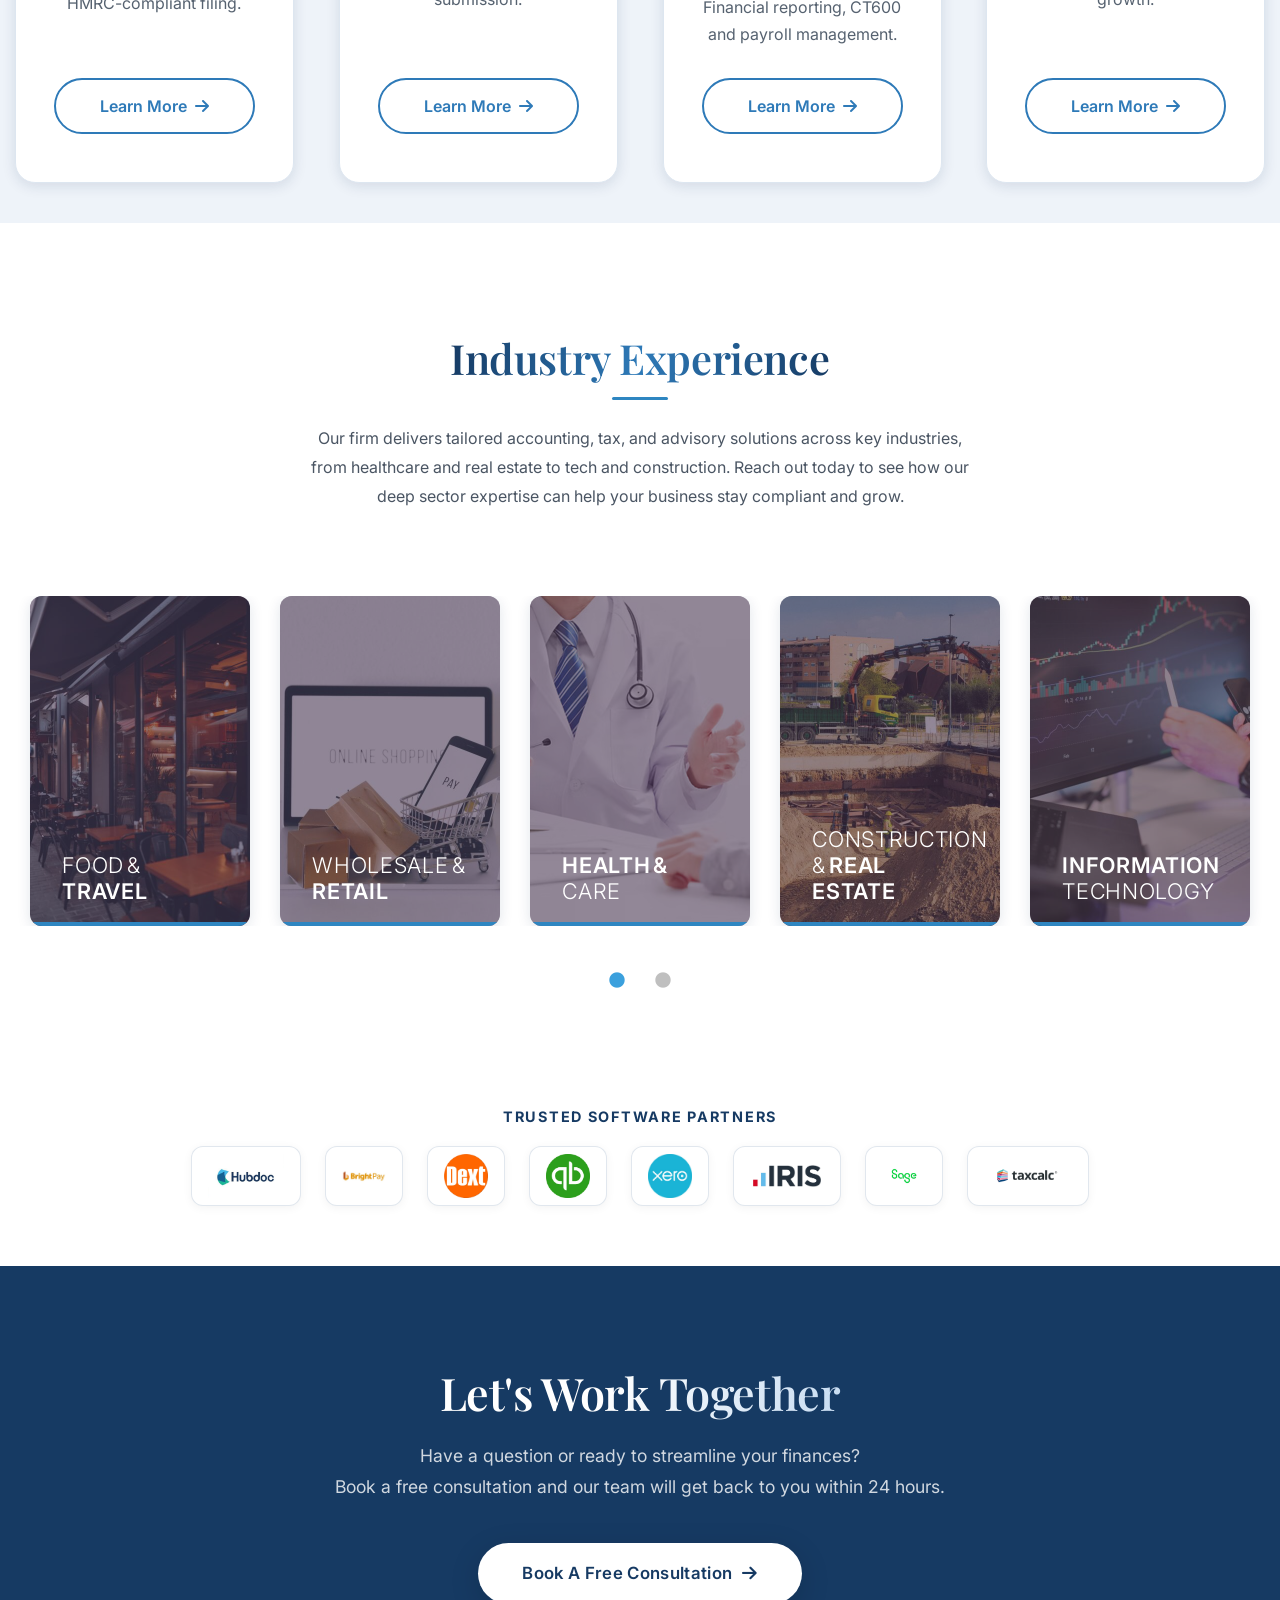
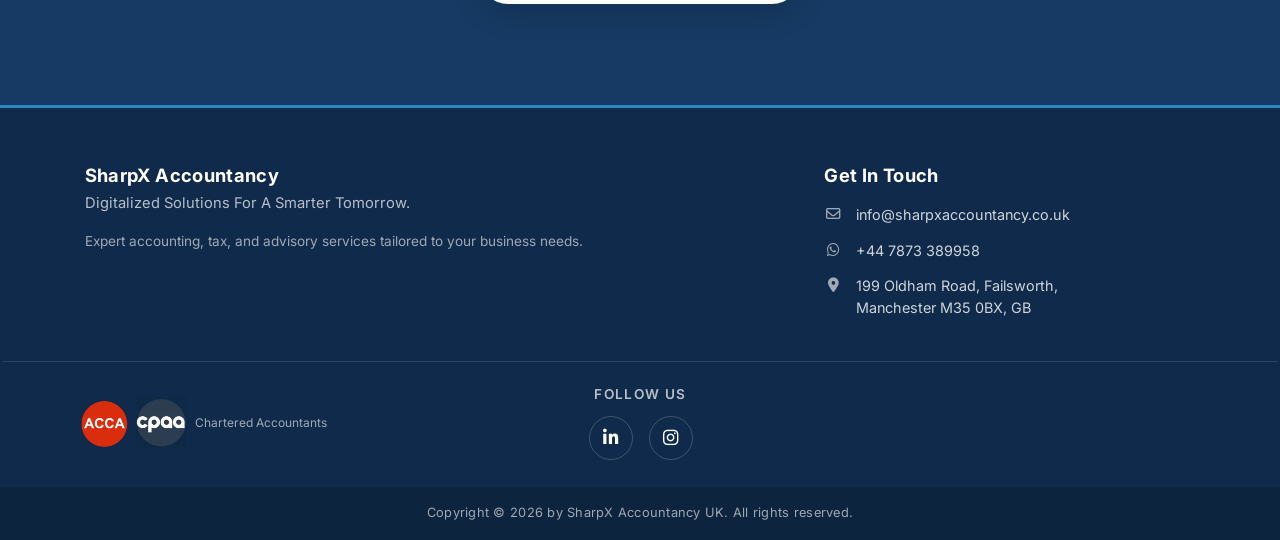
==== commit 4a3d52d7: "changes to temporary button changed the temporary button to make it better and also adjusted navbar " ====
--- a/index.html
+++ b/index.html
@@ -174,7 +174,6 @@
         width: 100%;
         z-index: 1050 !important;
         min-height: 82px;
-        background: #07346f;
         backdrop-filter: none;
         -webkit-backdrop-filter: none;
         transition:
@@ -228,7 +227,7 @@
       @media (max-width: 991px) {
         .tm-navbar.scroll .navbar-collapse,
         .tm-navbar .navbar-collapse.show {
-          background: var(--sx-blue-navy);
+          background: #10549b;
           border-radius: 0 0 12px 12px;
         }
         .tm-navbar.scroll .tm-nav-link {
@@ -451,44 +450,40 @@
         transform: translateX(4px);
       }
 
+      .hero-deadline-group {
+        display: flex;
+        align-items: center;
+        width: min(100%, 600px);
+        margin: 24px auto 0;
+      }
       .hero-deadline-banner {
         display: flex;
+        flex: 1 1 auto;
         align-items: center;
-        width: min(100%, 760px);
-        min-height: 92px;
-        margin: 24px auto 0;
+        min-width: 0;
+        min-height: 88px;
         padding: 8px;
         border: 2px solid rgba(178, 224, 255, 0.95);
-        border-radius: 50px;
+        border-radius: 64px;
         background: linear-gradient(135deg, #f8fcff 0%, #dceeff 100%);
         box-shadow: 0 0 0 4px rgba(40, 142, 236, 0.62),
           0 12px 34px rgba(0, 14, 48, 0.4),
           inset 0 2px 5px rgba(255, 255, 255, 0.95);
         color: #123e76;
-        text-decoration: none;
-        transition: transform 0.25s ease, box-shadow 0.25s ease;
-      }
-      .hero-deadline-banner:hover,
-      .hero-deadline-banner:focus-visible {
-        color: #123e76;
-        text-decoration: none;
-        transform: translateY(-3px);
-        box-shadow: 0 0 0 4px rgba(75, 180, 255, 0.82),
-          0 16px 40px rgba(0, 14, 48, 0.5),
-          inset 0 2px 5px rgba(255, 255, 255, 0.95);
+        text-align: left;
       }
       .hero-deadline-icon {
         display: grid;
-        flex: 0 0 76px;
-        width: 76px;
-        height: 76px;
+        flex: 0 0 70px;
+        width: 70px;
+        height: 70px;
         place-items: center;
         border-radius: 50%;
         background: linear-gradient(145deg, #1d67b9, #063572);
         color: #ffffff;
         box-shadow: inset 0 0 0 2px rgba(255, 255, 255, 0.72),
           0 3px 10px rgba(8, 39, 90, 0.35);
-        font-size: 2rem;
+        font-size: 1.7rem;
       }
       .hero-deadline-copy {
         display: flex;
@@ -499,12 +494,12 @@
         line-height: 1.08;
       }
       .hero-deadline-copy span {
-        font-size: clamp(0.8rem, 2vw, 1.15rem);
+        font-size: clamp(0.7rem, 1.6vw, 0.95rem);
         font-weight: 700;
       }
       .hero-deadline-copy strong {
         margin-top: 3px;
-        font-size: clamp(1.35rem, 3.5vw, 2.15rem);
+        font-size: clamp(1.15rem, 3vw, 1.75rem);
         font-weight: 800;
         letter-spacing: 0.01em;
       }
@@ -514,24 +509,39 @@
         align-items: center;
         justify-content: center;
         gap: 12px;
-        min-height: 68px;
-        padding: 0 22px;
+        min-height: 64px;
+        position: relative;
+        z-index: 1;
+        margin-left: -28px;
+        padding: 0 20px;
         border: 2px solid rgba(255, 255, 255, 0.72);
         border-radius: 40px;
         background: linear-gradient(145deg, #287bc9, #073a7b);
         color: #ffffff;
-        font-size: clamp(0.76rem, 1.6vw, 1rem);
+        font-size: clamp(0.68rem, 1.4vw, 0.9rem);
         font-weight: 700;
         white-space: nowrap;
+        text-decoration: none;
         box-shadow: inset 0 0 0 2px rgba(117, 196, 255, 0.72),
           0 3px 10px rgba(8, 39, 90, 0.3);
-      }
-      .hero-deadline-banner:hover .hero-contact-link,
-      .hero-deadline-banner:focus-visible .hero-contact-link {
+        transition: transform 0.25s ease, box-shadow 0.25s ease;
+      }
+      .hero-contact-link:hover,
+      .hero-contact-link:focus-visible {
         color: #ffffff;
+        text-decoration: none;
+        transform: translateY(-2px);
+        box-shadow: inset 0 0 0 2px rgba(117, 196, 255, 0.72),
+          0 8px 20px rgba(8, 39, 90, 0.42);
       }
       .hero-contact-link i {
-        font-size: 1.3em;
+        display: grid;
+        width: 40px;
+        height: 40px;
+        place-items: center;
+        border: 2px solid rgba(255, 255, 255, 0.92);
+        border-radius: 50%;
+        font-size: 1.05em;
       }
       .hero-consultation-wrap {
         display: flex;
@@ -580,9 +590,12 @@
           line-height: 1.4;
           padding: 0 4px;
         }
+        .hero-deadline-group {
+          width: 100%;
+          margin-top: clamp(20px, 5vw, 28px);
+        }
         .hero-deadline-banner {
-          min-height: 74px;
-          margin-top: clamp(20px, 5vw, 28px);
+          min-height: 66px;
           padding: 4px;
           border-radius: 38px;
         }
@@ -590,18 +603,32 @@
           margin-top: clamp(48px, 8svh, 72px);
         }
         .hero-deadline-icon {
-          flex-basis: 56px;
-          width: 56px;
-          height: 56px;
-          font-size: 1.45rem;
+          flex-basis: 44px;
+          width: 44px;
+          height: 44px;
+          font-size: 1.1rem;
         }
         .hero-deadline-copy {
+          min-width: 0;
           padding: 0 8px;
         }
+        .hero-deadline-copy span {
+          font-size: clamp(0.62rem, 2.2vw, 0.78rem);
+          line-height: 1.2;
+        }
+        .hero-deadline-copy strong {
+          font-size: clamp(1rem, 4vw, 1.25rem);
+        }
         .hero-contact-link {
-          min-height: 54px;
+          min-height: 48px;
           gap: 6px;
+          margin-left: -18px;
           padding: 0 10px;
+          border-width: 1px;
+        }
+        .hero-contact-link i {
+          width: 30px;
+          height: 30px;
           border-width: 1px;
         }
         .hero-cta {
@@ -626,7 +653,7 @@
         .hero-brand-tagline::after {
           width: 24px;
         }
-        .hero-deadline-banner {
+        .hero-deadline-group {
           width: 100%;
         }
         .hero-deadline-icon {
@@ -639,16 +666,22 @@
           padding: 0 5px;
         }
         .hero-deadline-copy span {
-          font-size: 0.68rem;
+          font-size: 0.62rem;
         }
         .hero-deadline-copy strong {
-          font-size: 1.15rem;
+          font-size: 0.9rem;
         }
         .hero-contact-link {
           min-height: 46px;
           gap: 4px;
-          padding: 0 7px;
-          font-size: 0.67rem;
+          margin-left: -14px;
+          padding: 0 6px;
+          font-size: 0.58rem;
+        }
+        .hero-contact-link i {
+          width: 22px;
+          height: 22px;
+          font-size: 0.9em;
         }
       }
 
@@ -1499,22 +1532,20 @@
             <h1 class="hero-brand-name">SharpX Accountancy</h1>
             <p class="hero-brand-tagline">Digitalized solutions for a smarter tomorrow</p>
           </div>
-          <a
-            class="hero-deadline-banner"
-            href="Forms.html?tab=selfassessment"
-            aria-label="File your return by 31 January 2027. Contact us today to start your self-assessment."
-          >
-            <span class="hero-deadline-icon" aria-hidden="true">
-              <i class="far fa-calendar-check"></i>
-            </span>
-            <span class="hero-deadline-copy">
-              <span>File your Self-Assessment Return by</span>
-              <strong>31/01/2027</strong>
-            </span>
-            <span class="hero-contact-link">
+          <div class="hero-deadline-group">
+            <div class="hero-deadline-banner" role="group" aria-label="Self-assessment filing deadline">
+              <span class="hero-deadline-icon" aria-hidden="true">
+                <i class="far fa-calendar-check"></i>
+              </span>
+              <span class="hero-deadline-copy">
+                <span>File your Self-Assessment Return by</span>
+                <strong>31/01/2027</strong>
+              </span>
+            </div>
+            <a class="hero-contact-link" href="Forms.html?tab=selfassessment">
               Contact us today <i class="fas fa-arrow-right" aria-hidden="true"></i>
-            </span>
-          </a>
+            </a>
+          </div>
         </div>
           <div class="hero-consultation-wrap">
             <a href="contactForm.html" class="hero-cta">
